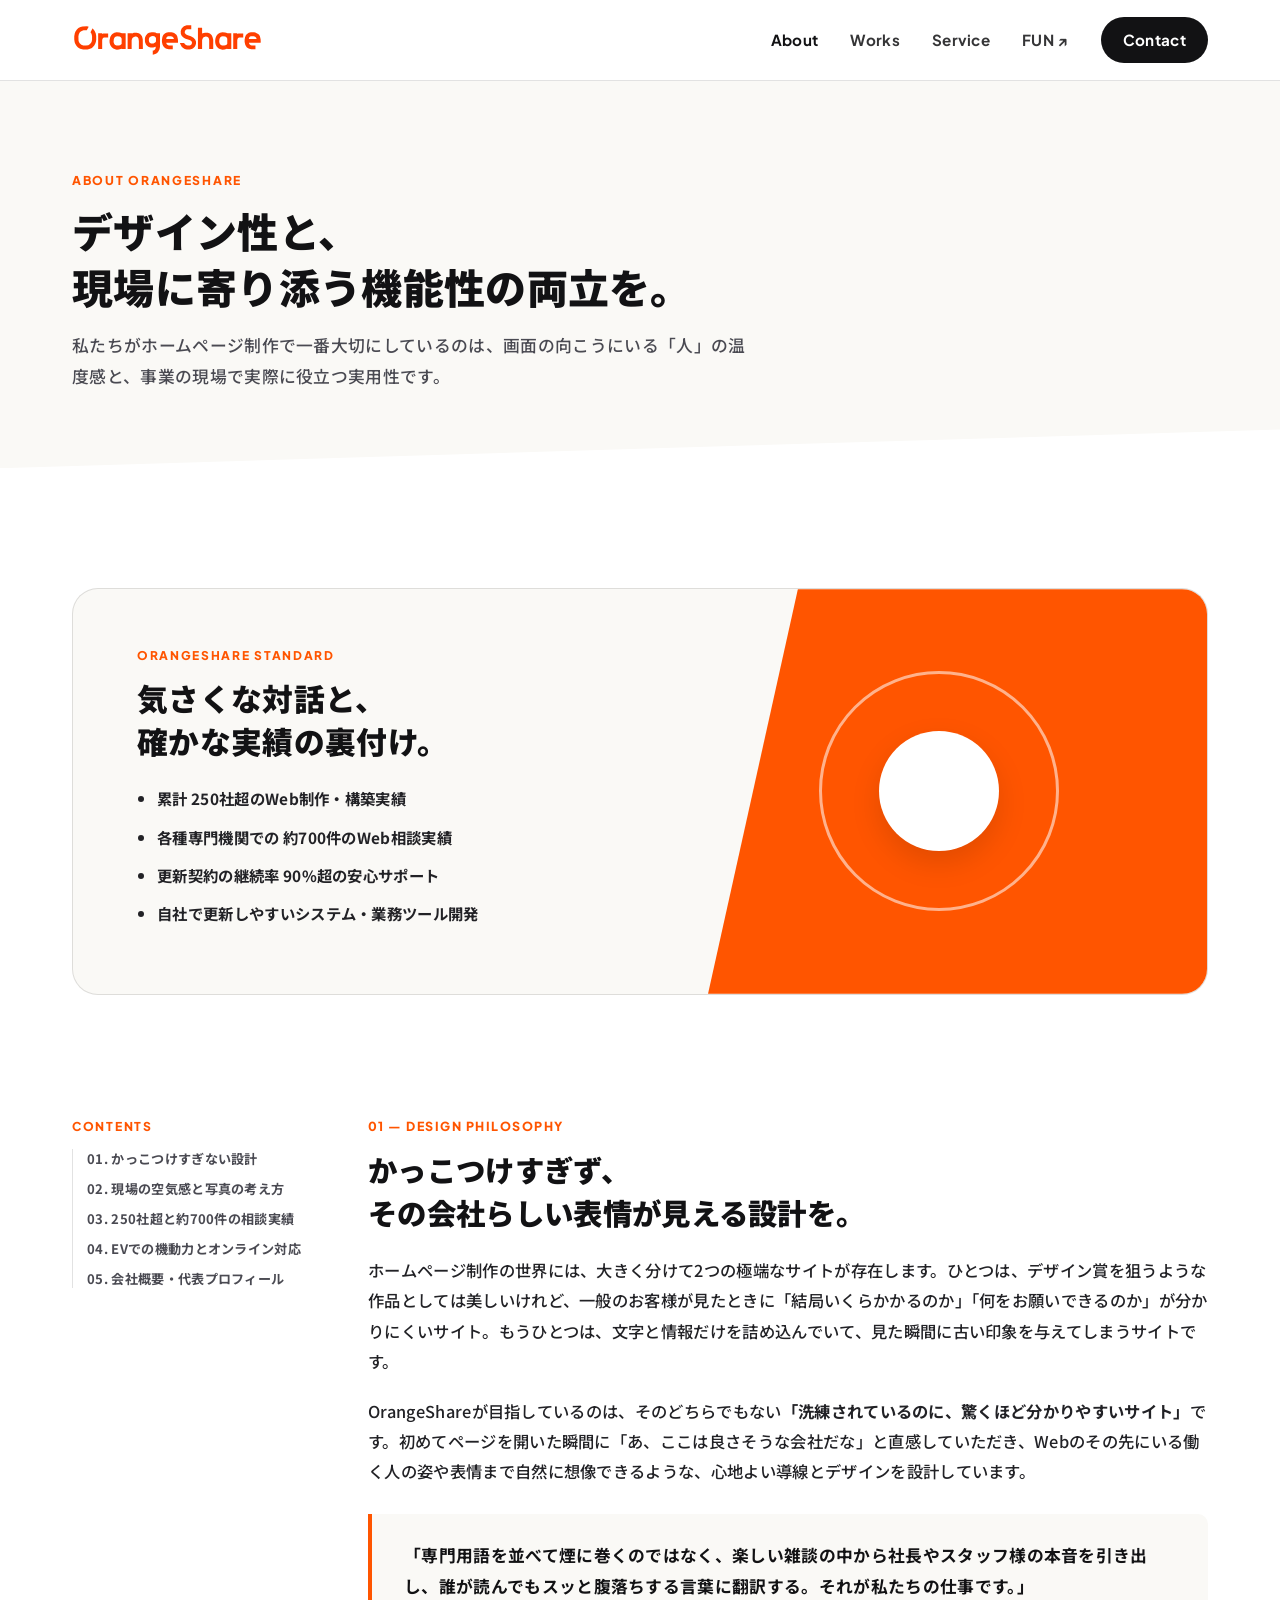
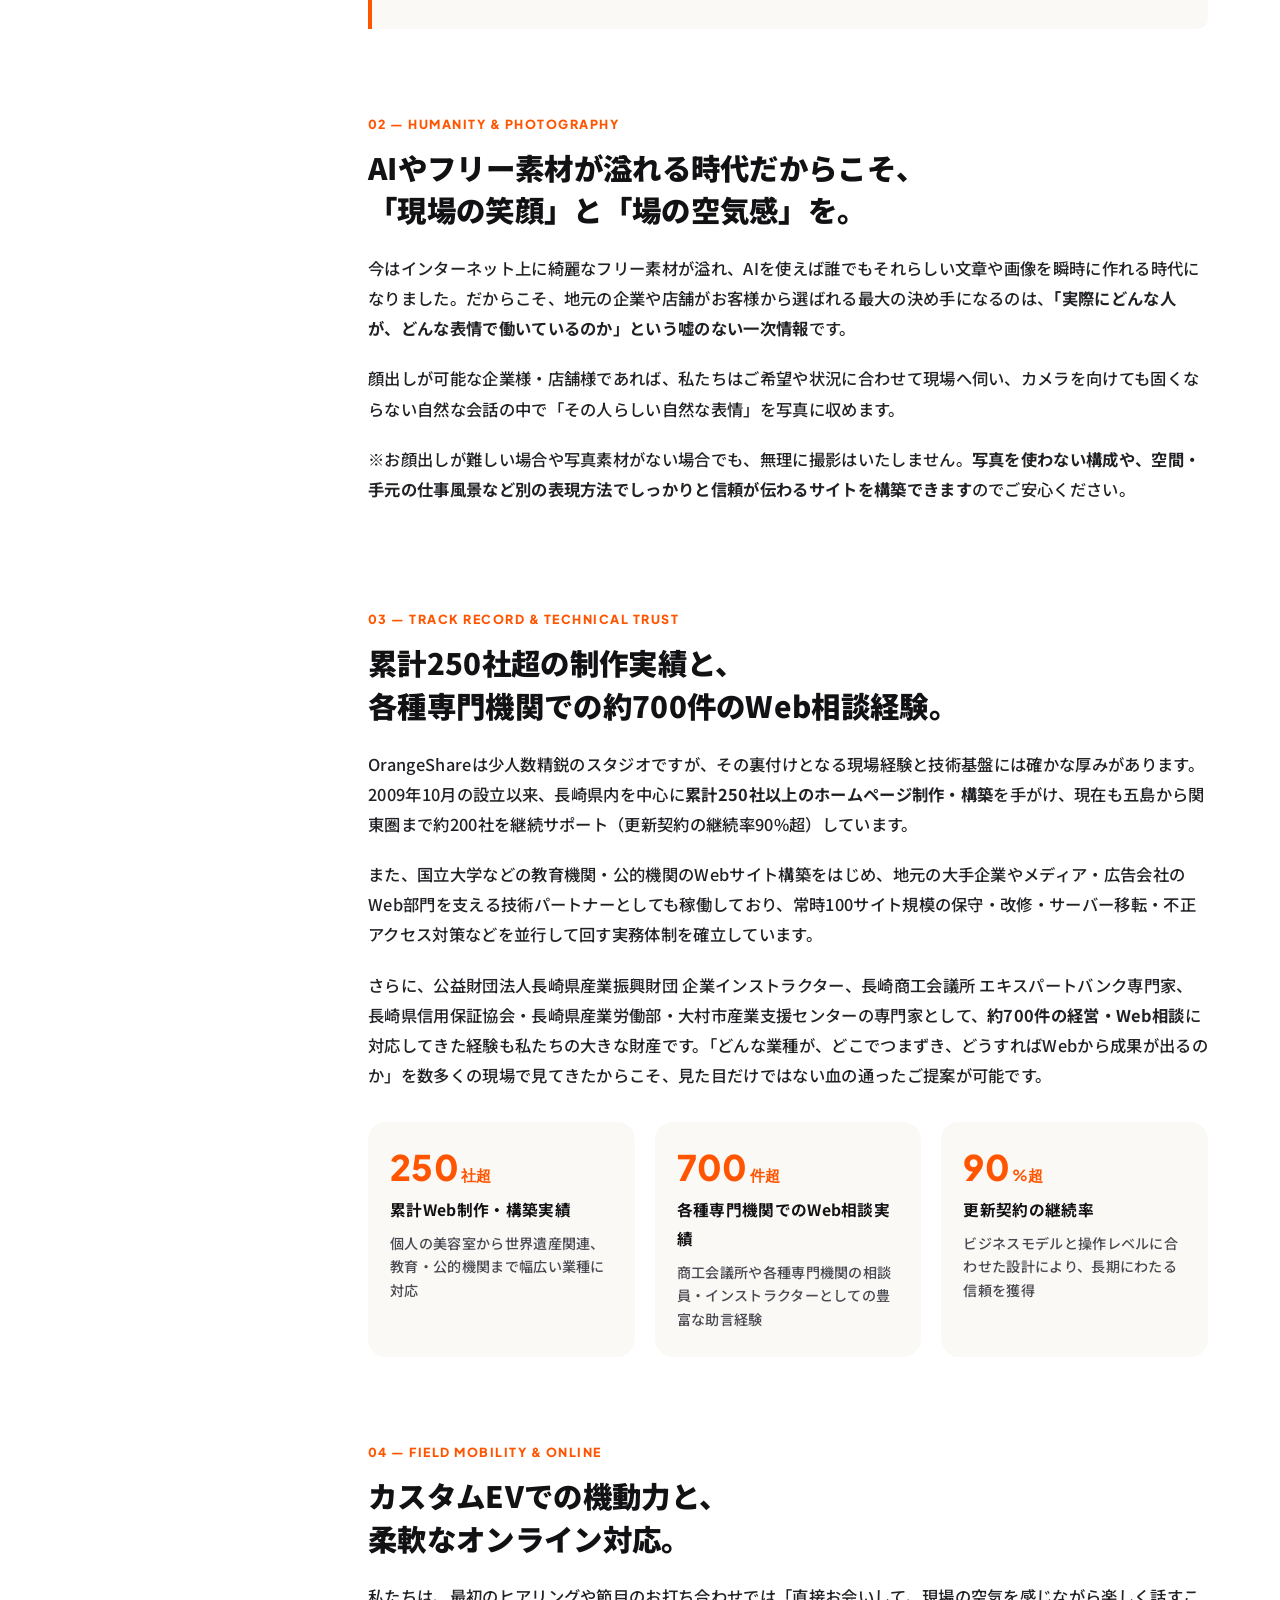
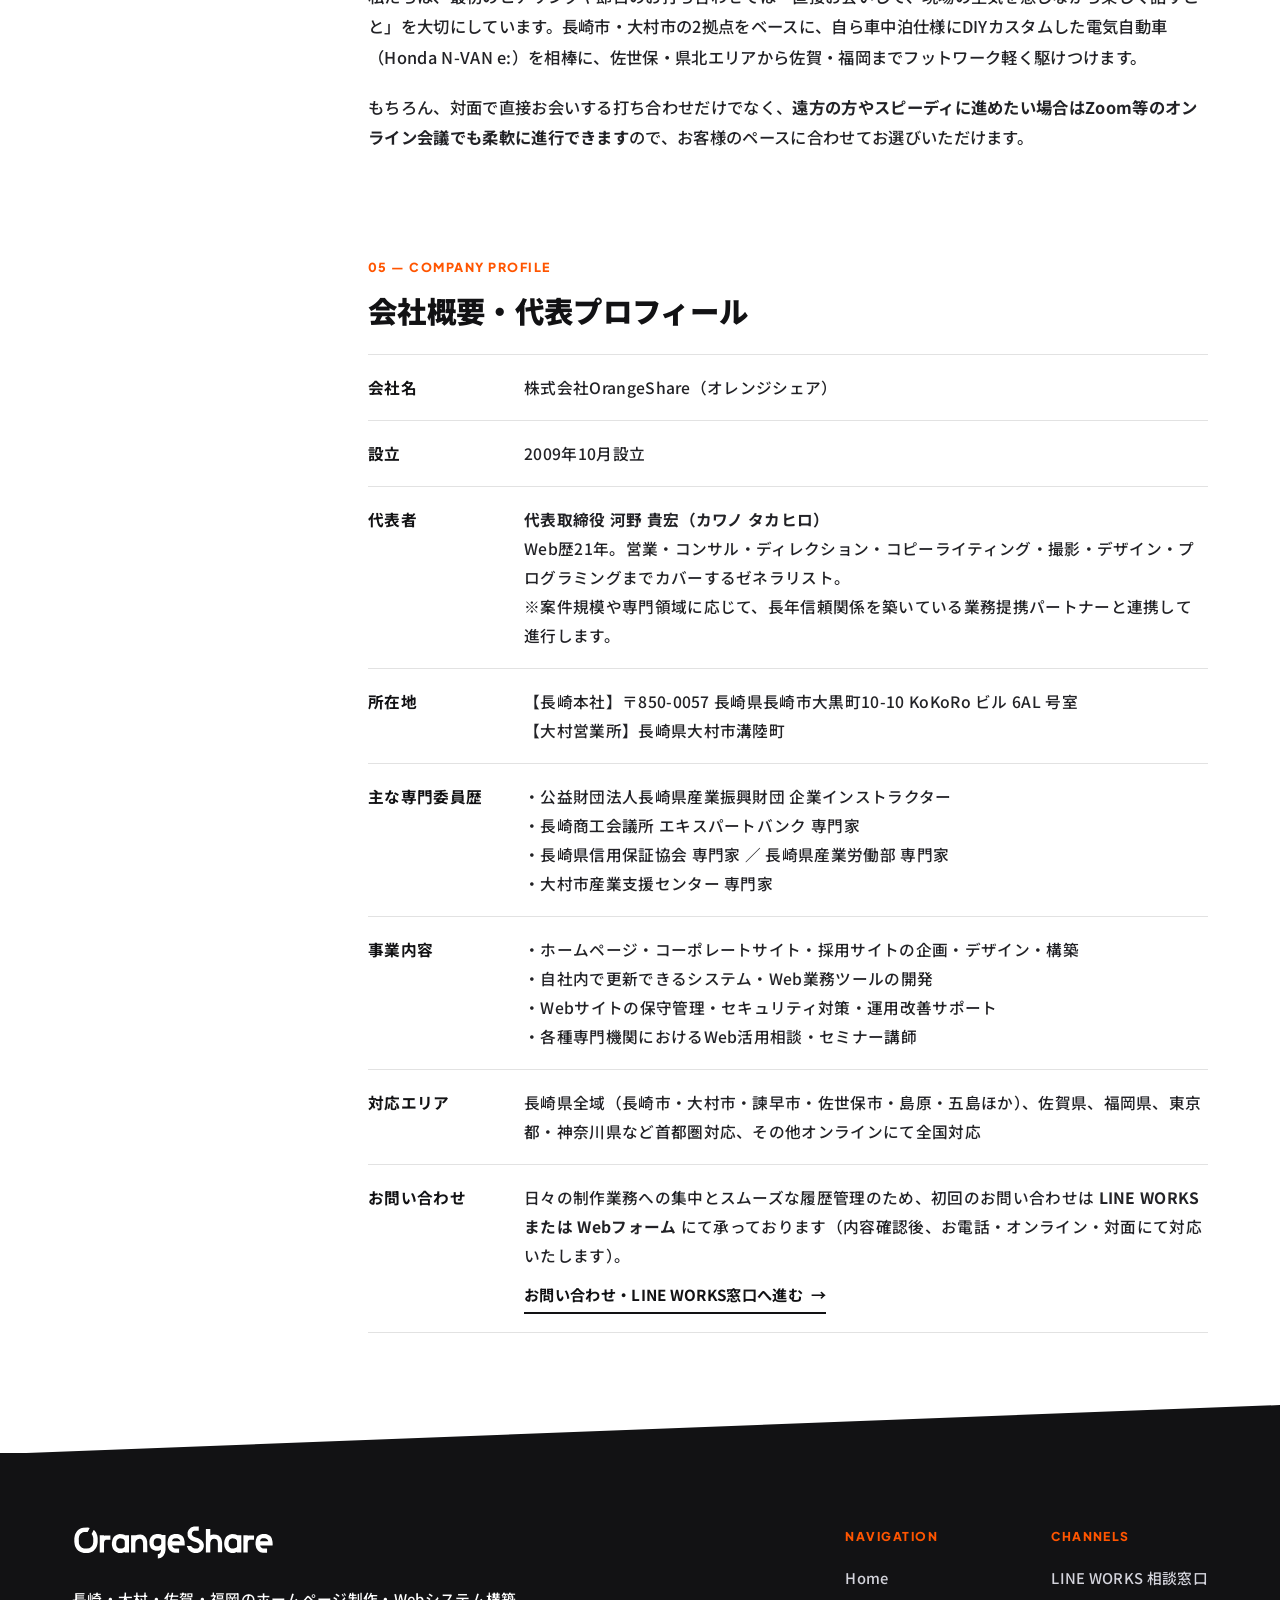
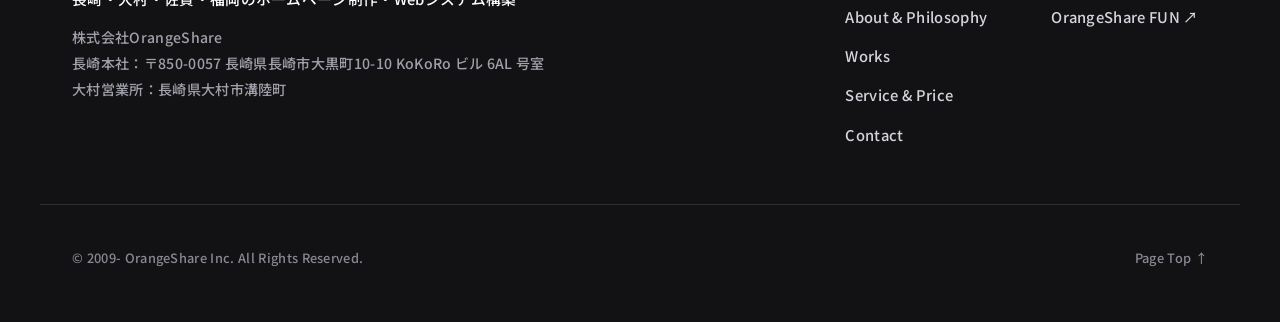
==== about.html @ 9d0dd394 "Use authentic OrangeShare logotype and symbol from supplied PNG assets" ====
<!DOCTYPE html>
<html lang="ja">
<head>
  <meta name="robots" content="noindex,nofollow">
  <meta charset="UTF-8">
  <meta name="viewport" content="width=device-width, initial-scale=1.0">
  <title>About（代表の想い・実績背景・会社概要）｜OrangeShare</title>
  <link rel="preconnect" href="https://fonts.googleapis.com">
  <link rel="preconnect" href="https://fonts.gstatic.com" crossorigin>
  <link href="https://fonts.googleapis.com/css2?family=Noto+Sans+JP:wght@400;500;700;900&family=Plus+Jakarta+Sans:wght@500;600;700;800&display=swap" rel="stylesheet">
  <link rel="stylesheet" href="css/style.css?v=logoexact20261124a">
</head>
<body>
  <header class="site-header" id="top">
    <div class="container header-inner">
      <a href="index.html" class="brand" aria-label="OrangeShare ホーム">
        <img class="brand-lockup brand-logotype" src="images/os-logotype-exact.svg" alt="OrangeShare" width="240" height="42">
      </a>
      <nav class="site-nav" aria-label="メインナビゲーション">
        <a href="about.html" class="active">About</a>
        <a href="works.html">Works</a>
        <a href="service.html">Service</a>
        <a href="https://fun.orangeshare.jp/" target="_blank" rel="noopener">FUN ↗</a>
        <a href="contact.html" class="btn-contact">Contact</a>
      </nav>
      <button class="menu-toggle" id="menuToggle" aria-label="メニューを開く" aria-expanded="false">
        <span></span><span></span>
      </button>
    </div>
    <div class="mobile-drawer" id="mobileDrawer">
      <a href="about.html">About — 代表の想い・実績背景</a>
      <a href="works.html">Works — 制作実績・導入事例</a>
      <a href="service.html">Service — サービス・料金プラン</a>
      <a href="https://fun.orangeshare.jp/" target="_blank" rel="noopener">FUN — OrangeShareの読みもの ↗</a>
      <a href="contact.html" class="drawer-cta">Contact — 無料相談・LINE WORKS</a>
    </div>
  </header>
  <main>
    <section class="page-hero">
      <div class="container">
        <span class="sec-kicker">ABOUT ORANGESHARE</span>
        <h1 class="page-title">デザイン性と、<br>現場に寄り添う機能性の両立を。</h1>
        <p class="page-lead">私たちがホームページ制作で一番大切にしているのは、画面の向こうにいる「人」の温度感と、事業の現場で実際に役立つ実用性です。</p>
      </div>
    </section>

    <!-- Camera-style horizontal card in light warm tones (matching site palette) -->
    <section class="section pb-0">
      <div class="container">
        <div class="about-camera-card">
          <div class="ac-left">
            <span class="ac-kicker">ORANGESHARE STANDARD</span>
            <h2>気さくな対話と、<br>確かな実績の裏付け。</h2>
            <ul>
              <li>累計 250社超のWeb制作・構築実績</li>
              <li>各種専門機関での 約700件のWeb相談実績</li>
              <li>更新契約の継続率 90%超の安心サポート</li>
              <li>自社で更新しやすいシステム・業務ツール開発</li>
            </ul>
          </div>
          <div class="ac-right" aria-hidden="true">
            <div class="ac-lens-outer">
              <div class="ac-lens-inner"></div>
            </div>
          </div>
        </div>
      </div>
    </section>

    <section class="section">
      <div class="container editorial-essay-grid">
        <aside class="essay-aside">
          <span class="sec-kicker">CONTENTS</span>
          <nav class="essay-nav">
            <a href="#philosophy">01. かっこつけすぎない設計</a>
            <a href="#smile">02. 現場の空気感と写真の考え方</a>
            <a href="#evidence">03. 250社超と約700件の相談実績</a>
            <a href="#mobility">04. EVでの機動力とオンライン対応</a>
            <a href="#company">05. 会社概要・代表プロフィール</a>
          </nav>
        </aside>
        <div class="essay-body">
          <article class="essay-block" id="philosophy">
            <span class="essay-num">01 — DESIGN PHILOSOPHY</span>
            <h2>かっこつけすぎず、<br>その会社らしい表情が見える設計を。</h2>
            <p>ホームページ制作の世界には、大きく分けて2つの極端なサイトが存在します。ひとつは、デザイン賞を狙うような作品としては美しいけれど、一般のお客様が見たときに「結局いくらかかるのか」「何をお願いできるのか」が分かりにくいサイト。もうひとつは、文字と情報だけを詰め込んでいて、見た瞬間に古い印象を与えてしまうサイトです。</p>
            <p>OrangeShareが目指しているのは、そのどちらでもない<strong>「洗練されているのに、驚くほど分かりやすいサイト」</strong>です。初めてページを開いた瞬間に「あ、ここは良さそうな会社だな」と直感していただき、Webのその先にいる働く人の姿や表情まで自然に想像できるような、心地よい導線とデザインを設計しています。</p>
            <blockquote class="essay-quote">「専門用語を並べて煙に巻くのではなく、楽しい雑談の中から社長やスタッフ様の本音を引き出し、誰が読んでもスッと腹落ちする言葉に翻訳する。それが私たちの仕事です。」</blockquote>
          </article>

          <article class="essay-block" id="smile">
            <span class="essay-num">02 — HUMANITY &amp; PHOTOGRAPHY</span>
            <h2>AIやフリー素材が溢れる時代だからこそ、<br>「現場の笑顔」と「場の空気感」を。</h2>
            <p>今はインターネット上に綺麗なフリー素材が溢れ、AIを使えば誰でもそれらしい文章や画像を瞬時に作れる時代になりました。だからこそ、地元の企業や店舗がお客様から選ばれる最大の決め手になるのは、<strong>「実際にどんな人が、どんな表情で働いているのか」という嘘のない一次情報</strong>です。</p>
            <p>顔出しが可能な企業様・店舗様であれば、私たちはご希望や状況に合わせて現場へ伺い、カメラを向けても固くならない自然な会話の中で「その人らしい自然な表情」を写真に収めます。</p>
            <p>※お顔出しが難しい場合や写真素材がない場合でも、無理に撮影はいたしません。<strong>写真を使わない構成や、空間・手元の仕事風景など別の表現方法でしっかりと信頼が伝わるサイトを構築できます</strong>のでご安心ください。</p>
          </article>

          <article class="essay-block" id="evidence">
            <span class="essay-num">03 — TRACK RECORD &amp; TECHNICAL TRUST</span>
            <h2>累計250社超の制作実績と、<br>各種専門機関での約700件のWeb相談経験。</h2>
            <p>OrangeShareは少人数精鋭のスタジオですが、その裏付けとなる現場経験と技術基盤には確かな厚みがあります。2009年10月の設立以来、長崎県内を中心に<strong>累計250社以上のホームページ制作・構築</strong>を手がけ、現在も五島から関東圏まで約200社を継続サポート（更新契約の継続率90%超）しています。</p>
            <p>また、国立大学などの教育機関・公的機関のWebサイト構築をはじめ、地元の大手企業やメディア・広告会社のWeb部門を支える技術パートナーとしても稼働しており、常時100サイト規模の保守・改修・サーバー移転・不正アクセス対策などを並行して回す実務体制を確立しています。</p>
            <p>さらに、公益財団法人長崎県産業振興財団 企業インストラクター、長崎商工会議所 エキスパートバンク専門家、長崎県信用保証協会・長崎県産業労働部・大村市産業支援センターの専門家として、<strong>約700件の経営・Web相談</strong>に対応してきた経験も私たちの大きな財産です。「どんな業種が、どこでつまずき、どうすればWebから成果が出るのか」を数多くの現場で見てきたからこそ、見た目だけではない血の通ったご提案が可能です。</p>
            <div class="evidence-cards">
              <div class="ev-card"><span class="ev-num">250<span>社超</span></span><strong>累計Web制作・構築実績</strong><p>個人の美容室から世界遺産関連、教育・公的機関まで幅広い業種に対応</p></div>
              <div class="ev-card"><span class="ev-num">700<span>件超</span></span><strong>各種専門機関でのWeb相談実績</strong><p>商工会議所や各種専門機関の相談員・インストラクターとしての豊富な助言経験</p></div>
              <div class="ev-card"><span class="ev-num">90<span>%超</span></span><strong>更新契約の継続率</strong><p>ビジネスモデルと操作レベルに合わせた設計により、長期にわたる信頼を獲得</p></div>
            </div>
          </article>

          <article class="essay-block" id="mobility">
            <span class="essay-num">04 — FIELD MOBILITY &amp; ONLINE</span>
            <h2>カスタムEVでの機動力と、<br>柔軟なオンライン対応。</h2>
            <p>私たちは、最初のヒアリングや節目のお打ち合わせでは「直接お会いして、現場の空気を感じながら楽しく話すこと」を大切にしています。長崎市・大村市の2拠点をベースに、自ら車中泊仕様にDIYカスタムした電気自動車（Honda N-VAN e:）を相棒に、佐世保・県北エリアから佐賀・福岡までフットワーク軽く駆けつけます。</p>
            <p>もちろん、対面で直接お会いする打ち合わせだけでなく、<strong>遠方の方やスピーディに進めたい場合はZoom等のオンライン会議でも柔軟に進行できます</strong>ので、お客様のペースに合わせてお選びいただけます。</p>
          </article>

          <article class="essay-block" id="company">
            <span class="essay-num">05 — COMPANY PROFILE</span>
            <h2>会社概要・代表プロフィール</h2>
            <dl class="company-dl">
              <div><dt>会社名</dt><dd>株式会社OrangeShare（オレンジシェア）</dd></div>
              <div><dt>設立</dt><dd>2009年10月設立</dd></div>
              <div><dt>代表者</dt><dd>
                <strong>代表取締役 河野 貴宏（カワノ タカヒロ）</strong><br>
                Web歴21年。営業・コンサル・ディレクション・コピーライティング・撮影・デザイン・プログラミングまでカバーするゼネラリスト。<br>
                ※案件規模や専門領域に応じて、長年信頼関係を築いている業務提携パートナーと連携して進行します。
              </dd></div>
              <div><dt>所在地</dt><dd>
                【長崎本社】〒850-0057 長崎県長崎市大黒町10-10 KoKoRo ビル 6AL 号室<br>
                【大村営業所】長崎県大村市溝陸町
              </dd></div>
              <div><dt>主な専門委員歴</dt><dd>
                ・公益財団法人長崎県産業振興財団 企業インストラクター<br>
                ・長崎商工会議所 エキスパートバンク 専門家<br>
                ・長崎県信用保証協会 専門家 ／ 長崎県産業労働部 専門家<br>
                ・大村市産業支援センター 専門家
              </dd></div>
              <div><dt>事業内容</dt><dd>
                ・ホームページ・コーポレートサイト・採用サイトの企画・デザイン・構築<br>
                ・自社内で更新できるシステム・Web業務ツールの開発<br>
                ・Webサイトの保守管理・セキュリティ対策・運用改善サポート<br>
                ・各種専門機関におけるWeb活用相談・セミナー講師
              </dd></div>
              <div><dt>対応エリア</dt><dd>長崎県全域（長崎市・大村市・諫早市・佐世保市・島原・五島ほか）、佐賀県、福岡県、東京都・神奈川県など首都圏対応、その他オンラインにて全国対応</dd></div>
              <div><dt>お問い合わせ</dt><dd>
                日々の制作業務への集中とスムーズな履歴管理のため、初回のお問い合わせは <strong>LINE WORKS または Webフォーム</strong> にて承っております（内容確認後、お電話・オンライン・対面にて対応いたします）。<br>
                <a href="contact.html" class="text-link" style="margin-top:10px;">お問い合わせ・LINE WORKS窓口へ進む <span>→</span></a>
              </dd></div>
            </dl>
          </article>
        </div>
      </div>
    </section>
  </main>
  <footer class="site-footer">
    <div class="footer-curve" aria-hidden="true">
      <svg viewBox="0 0 1440 72" preserveAspectRatio="none">
        <path d="M0,72 L1440,0 L1440,72 Z" fill="#121214"></path>
      </svg>
    </div>
    <div class="container footer-top">
      <div class="footer-brand">
        <a href="index.html" class="brand brand-light">
          <img class="brand-lockup brand-logotype" src="images/os-logotype-exact.svg" alt="OrangeShare" width="240" height="42">
        </a>
        <p class="footer-tagline">長崎・大村・佐賀・福岡のホームページ制作・Webシステム構築</p>
        <p class="footer-office">
          株式会社OrangeShare<br>
          長崎本社：〒850-0057 長崎県長崎市大黒町10-10 KoKoRo ビル 6AL 号室<br>
          大村営業所：長崎県大村市溝陸町
        </p>
      </div>
      <div class="footer-nav-cols">
        <div class="f-col">
          <span class="f-label">NAVIGATION</span>
          <a href="index.html">Home</a>
          <a href="about.html">About &amp; Philosophy</a>
          <a href="works.html">Works</a>
          <a href="service.html">Service &amp; Price</a>
          <a href="contact.html">Contact</a>
        </div>
        <div class="f-col">
          <span class="f-label">CHANNELS</span>
          <a href="contact.html#lineworks">LINE WORKS 相談窓口</a>
          <a href="https://fun.orangeshare.jp/" target="_blank" rel="noopener">OrangeShare FUN ↗</a>
        </div>
      </div>
    </div>
    <div class="container footer-bottom">
      <p>&copy; 2009- OrangeShare Inc. All Rights Reserved.</p>
      <a href="#top" class="back-top">Page Top ↑</a>
    </div>
  </footer>
  <script src="js/main.js"></script>
</body>
</html>
---- css/style.css ----
/* =========================================================
   OrangeShare Studio — Production CSS (V12 / Overwrite Ready)
   ========================================================= */
:root {
  --orange: #FF5500;
  --orange-deep: #E04800;
  --ink: #121214;
  --ink-soft: #222226;
  --muted: #4A4A52;
  --surface: #FAF9F6;
  --white: #FFFFFF;
  --line: rgba(18, 18, 20, 0.12);
  --line-light: rgba(255, 255, 255, 0.24);
  --radius-sm: 10px;
  --radius-md: 18px;
  --radius-lg: 26px;
}
*, *::before, *::after { box-sizing: border-box; }
html { scroll-behavior: smooth; font-size: 16px; }
body { margin: 0; font-family: 'Noto Sans JP', -apple-system, BlinkMacSystemFont, sans-serif; color: var(--ink); background: var(--white); line-height: 1.85; letter-spacing: 0.02em; overflow-x: hidden; -webkit-font-smoothing: antialiased; }
img { max-width: 100%; height: auto; display: block; }
a { color: inherit; text-decoration: none; }
.container { width: 100%; max-width: 1200px; margin: 0 auto; padding: 0 32px; }
.pb-0 { padding-bottom: 0 !important; }

/* Balanced Headings Globally */
h1, h2, h3, h4 {
  text-wrap: balance;
  word-break: keep-all;
  overflow-wrap: anywhere;
}
@media (min-width: 769px) { .nowrap-pc { white-space: nowrap; } }

.site-header { position: sticky; top: 0; z-index: 1000; background: rgba(255, 255, 255, 0.94); backdrop-filter: blur(14px); border-bottom: 1px solid var(--line); }
.page-home .site-header { background: var(--orange); border-bottom: 1px solid var(--line-light); color: var(--white); }
.header-inner { display: flex; align-items: center; justify-content: space-between; height: 80px; }
.brand { display: inline-flex; align-items: center; gap: 10px; }
.brand-dot { width: 12px; height: 12px; border-radius: 50%; background: var(--orange); }
.page-home .brand-dot, .brand-light .brand-dot { background: var(--white); }
.brand-name { font-family: 'Plus Jakarta Sans', sans-serif; font-weight: 800; font-size: 1.32rem; letter-spacing: -0.02em; }
.site-nav { display: flex; align-items: center; gap: 32px; }
.site-nav a { font-family: 'Plus Jakarta Sans', sans-serif; font-size: 0.95rem; font-weight: 700; opacity: 0.85; transition: opacity 0.2s; }
.site-nav a:hover, .site-nav a.active { opacity: 1; }
.btn-contact { padding: 9px 22px; border-radius: 999px; background: var(--ink); color: var(--white) !important; opacity: 1 !important; transition: transform 0.2s; }
.btn-contact:hover { transform: translateY(-1px); }
.menu-toggle { display: none; flex-direction: column; gap: 6px; background: none; border: none; cursor: pointer; padding: 8px; }
.menu-toggle span { width: 24px; height: 1.5px; background: currentColor; display: block; }
.mobile-drawer { display: none; flex-direction: column; background: var(--white); color: var(--ink); padding: 20px 32px 32px; border-bottom: 1px solid var(--line); gap: 16px; }
.mobile-drawer.open { display: flex; }
.mobile-drawer a { font-weight: 700; padding: 6px 0; }
.drawer-cta { margin-top: 8px; text-align: center; background: var(--orange); color: var(--white); padding: 14px !important; border-radius: 999px; }

/* 01. HERO */
.hero-angled { position: relative; background: linear-gradient(135deg, #FF5500 0%, #E84B00 100%); color: var(--white); padding: 64px 0 124px; clip-path: polygon(0 0, 100% 0, 100% 90%, 0 100%); overflow: hidden; }
.hero-grid-pattern { position: absolute; inset: 0; background-image: linear-gradient(to right, rgba(255, 255, 255, 0.07) 1px, transparent 1px), linear-gradient(to bottom, rgba(255, 255, 255, 0.07) 1px, transparent 1px); background-size: 72px 72px; pointer-events: none; }
.hero-orb { position: absolute; border-radius: 50%; pointer-events: none; }
.hero-orb-1 { width: 680px; height: 680px; top: -180px; right: -120px; background: radial-gradient(circle, rgba(255, 255, 255, 0.2) 0%, rgba(255, 255, 255, 0) 70%); animation: pulseOrb 9s ease-in-out infinite alternate; }
.hero-orb-2 { width: 440px; height: 440px; bottom: -140px; left: -80px; border: 1px solid rgba(255, 255, 255, 0.22); }
@keyframes pulseOrb { 0% { transform: scale(1) translate(0, 0); } 100% { transform: scale(1.08) translate(-18px, 14px); } }
.float-slow { animation: floatSlow 6s ease-in-out infinite alternate; }
@keyframes floatSlow { 0% { transform: translateY(0px); } 100% { transform: translateY(-10px); } }
.hero-grid { position: relative; z-index: 1; display: grid; grid-template-columns: minmax(0, 0.92fr) minmax(0, 1.08fr); align-items: center; gap: 32px; }
.hero-copy, .hero-visual { min-width: 0; }
.hero-kicker-row { display: flex; align-items: center; gap: 12px; margin-bottom: 20px; }
.hero-line { width: 28px; height: 2px; background: var(--white); display: inline-block; }
.hero-en { font-family: 'Plus Jakarta Sans', sans-serif; font-size: 0.76rem; font-weight: 700; letter-spacing: 0.12em; opacity: 0.92; margin: 0; }
.hero-title { font-size: clamp(2rem, 2.95vw, 2.65rem); font-weight: 900; line-height: 1.38; letter-spacing: -0.02em; margin: 0 0 24px; }
.hero-lead { font-size: 1.02rem; font-weight: 500; line-height: 1.88; opacity: 0.96; margin: 0 0 36px; }
.hero-actions { display: flex; flex-wrap: wrap; gap: 14px; }
.hero-bottom-bar { position: relative; z-index: 1; margin-top: 28px; padding-top: 16px; border-top: 1px solid rgba(255, 255, 255, 0.22); display: flex; justify-content: space-between; align-items: center; font-family: 'Plus Jakarta Sans', sans-serif; font-size: 0.74rem; font-weight: 700; letter-spacing: 0.1em; opacity: 0.85; }
.hb-scroll:hover { opacity: 1; }

.btn { display: inline-flex; align-items: center; justify-content: center; gap: 10px; padding: 15px 30px; border-radius: 999px; font-weight: 700; font-size: 0.94rem; transition: transform 0.22s ease, opacity 0.22s ease; cursor: pointer; border: none; }
.btn:hover { transform: translateY(-2px); }
.btn-lg { padding: 18px 36px; font-size: 1rem; }
.btn-block { width: 100%; }
.btn-dark { background: var(--ink); color: var(--white); }
.btn-orange { background: var(--orange); color: var(--white); }
.btn-ghost-light { background: rgba(255, 255, 255, 0.16); color: var(--white); border: 1px solid rgba(255, 255, 255, 0.45); }
.text-link { display: inline-flex; align-items: center; gap: 8px; font-weight: 700; font-size: 0.95rem; color: var(--ink); padding-bottom: 4px; border-bottom: 2px solid var(--ink); transition: color 0.2s, border-color 0.2s; }
.text-link:hover { color: var(--orange); border-color: var(--orange); }

.section { padding: 120px 0; }
.section-tint { background: var(--surface); }
.section-angled-tint { background: var(--surface); padding: 140px 0; clip-path: polygon(0 5%, 100% 0, 100% 95%, 0 100%); }
.section-dark-angled { background: var(--ink); color: var(--white); padding: 140px 0; clip-path: polygon(0 0, 100% 6%, 100% 100%, 0 94%); }

.sec-kicker { display: block; font-family: 'Plus Jakarta Sans', sans-serif; font-size: 0.76rem; font-weight: 800; letter-spacing: 0.14em; color: var(--orange); margin-bottom: 12px; }
.sec-title { font-size: clamp(1.7rem, 2.6vw, 2.25rem); font-weight: 900; line-height: 1.38; margin: 0; }
.sec-head-row { display: flex; justify-content: space-between; align-items: flex-end; gap: 24px; margin-bottom: 52px; }

.offset-grid { display: grid; grid-template-columns: minmax(0, 0.95fr) minmax(0, 1.05fr); align-items: center; gap: 64px; }
.offset-media img { border-radius: var(--radius-lg); }
.offset-body { padding-top: 12px; }
.offset-body .sec-title { margin-bottom: 24px; }
.sec-text { color: var(--muted); font-size: 1rem; font-weight: 500; margin: 0 0 18px; }
.sec-link-wrap { margin-top: 32px; }

.marquee-wrapper { width: 100%; overflow: hidden; padding: 12px 0 24px; }
.marquee-track { display: flex; gap: 32px; width: max-content; animation: scrollMarquee 42s linear infinite; }
.marquee-wrapper:hover .marquee-track { animation-play-state: paused; }
@keyframes scrollMarquee { 0% { transform: translateX(0); } 100% { transform: translateX(-50%); } }
.m-card { width: 440px; flex-shrink: 0; display: block; transition: transform 0.3s ease; }
.m-card:hover { transform: translateY(-6px); }
.m-img { border-radius: var(--radius-md); overflow: hidden; margin-bottom: 16px; box-shadow: 0 14px 32px rgba(18, 18, 20, 0.08); }
.m-info span { display: block; font-family: 'Plus Jakarta Sans', sans-serif; font-size: 0.74rem; font-weight: 700; color: var(--orange); letter-spacing: 0.06em; margin-bottom: 4px; }
.m-info h3 { font-size: 1.08rem; font-weight: 700; line-height: 1.45; margin: 0; }

.service-index { border-top: 1px solid var(--line); }
.si-row { display: grid; grid-template-columns: 64px 1fr 40px; align-items: center; gap: 24px; padding: 36px 12px; border-bottom: 1px solid var(--line); transition: background 0.2s, padding-left 0.2s; }
.si-row:hover { background: var(--surface); padding-left: 22px; }
.si-num { font-family: 'Plus Jakarta Sans', sans-serif; font-weight: 800; font-size: 0.95rem; color: var(--orange); }
.si-main h3 { font-size: 1.25rem; font-weight: 700; margin: 0 0 6px; }
.si-main p { margin: 0; font-size: 0.95rem; font-weight: 500; color: var(--muted); }
.si-arrow { font-size: 1.2rem; color: var(--muted); transition: transform 0.2s, color 0.2s; }
.si-row:hover .si-arrow { transform: translateX(4px); color: var(--orange); }

.area-grid { display: grid; grid-template-columns: minmax(0, 1.05fr) minmax(0, 0.95fr); gap: 48px; align-items: center; }
.area-display { font-family: 'Plus Jakarta Sans', sans-serif; font-size: clamp(2.4rem, 4.6vw, 3.9rem); font-weight: 800; line-height: 1.15; letter-spacing: -0.02em; margin: 12px 0 0; }
.area-sub { font-size: 2rem; color: #FF9E6D; }
.area-desc { color: #E2E2E6; font-size: 1rem; font-weight: 500; margin: 0 0 18px; }
.area-desc:last-child { margin-bottom: 0; }

.journal-list { border-top: 1px solid var(--line); }
.journal-row { display: grid; grid-template-columns: 160px 1fr 32px; align-items: center; gap: 24px; padding: 28px 8px; border-bottom: 1px solid var(--line); transition: color 0.2s; }
.journal-row:hover { color: var(--orange); }
.j-cat { font-family: 'Plus Jakarta Sans', sans-serif; font-size: 0.74rem; font-weight: 800; letter-spacing: 0.08em; color: var(--muted); }
.journal-row h3 { font-size: 1.08rem; font-weight: 700; margin: 0; }

.cta-banner { background: var(--orange); color: var(--white); padding: 96px 0 112px; }
.cta-inner { display: flex; justify-content: space-between; align-items: center; gap: 32px; }
.cta-kicker { font-family: 'Plus Jakarta Sans', sans-serif; font-size: 0.78rem; font-weight: 800; letter-spacing: 0.14em; opacity: 0.85; }
.cta-inner h2 { font-size: clamp(1.7rem, 2.8vw, 2.35rem); font-weight: 900; margin: 8px 0 12px; }
.cta-inner p { margin: 0; font-size: 1.05rem; font-weight: 500; opacity: 0.95; max-width: 560px; }

.page-hero { background: var(--surface); padding: 88px 0 76px; clip-path: polygon(0 0, 100% 0, 100% 90%, 0 100%); }
.page-title { font-size: clamp(2rem, 3.2vw, 2.75rem); font-weight: 900; line-height: 1.35; margin: 0 0 16px; }
.page-lead { color: var(--muted); font-size: 1.05rem; font-weight: 500; max-width: 680px; margin: 0; }

/* ABOUT — Camera-style Light Horizontal Card */
.about-camera-card {
  display: grid;
  grid-template-columns: 1.15fr 0.85fr;
  align-items: center;
  gap: 48px;
  background: var(--surface);
  border: 1px solid var(--line);
  border-radius: var(--radius-lg);
  padding: 56px 64px;
  position: relative;
  overflow: hidden;
}
.about-camera-card::after {
  content: "";
  position: absolute;
  top: 0;
  right: 0;
  bottom: 0;
  width: 44%;
  background: var(--orange);
  clip-path: polygon(18% 0, 100% 0, 100% 100%, 0 100%);
}
.ac-left { position: relative; z-index: 2; }
.ac-kicker { display: block; font-family: 'Plus Jakarta Sans', sans-serif; font-size: 0.75rem; font-weight: 800; letter-spacing: 0.14em; color: var(--orange); margin-bottom: 10px; }
.ac-left h2 { font-size: clamp(1.7rem, 2.4vw, 2.15rem); font-weight: 900; line-height: 1.38; margin: 0 0 22px; color: var(--ink); }
.ac-left ul { padding-left: 20px; margin: 0; font-size: 0.96rem; font-weight: 700; color: var(--ink-soft); }
.ac-left li { margin-bottom: 10px; }
.ac-right { position: relative; z-index: 2; display: flex; justify-content: center; align-items: center; }
.ac-lens-outer {
  width: 240px;
  height: 240px;
  border-radius: 50%;
  border: 3px solid rgba(255, 255, 255, 0.55);
  display: flex;
  align-items: center;
  justify-content: center;
}
.ac-lens-inner {
  width: 120px;
  height: 120px;
  border-radius: 50%;
  background: var(--white);
  box-shadow: 0 12px 30px rgba(0, 0, 0, 0.12);
}

.editorial-essay-grid { display: grid; grid-template-columns: 240px 1fr; gap: 56px; align-items: start; }
.essay-aside { position: sticky; top: 112px; }
.essay-nav { display: flex; flex-direction: column; gap: 11px; border-left: 1px solid var(--line); padding-left: 14px; }
.essay-nav a { font-size: 0.82rem; font-weight: 700; line-height: 1.45; color: var(--muted); transition: color 0.2s; }
.essay-nav a:hover { color: var(--orange); }
.essay-body { display: flex; flex-direction: column; gap: 84px; }
.essay-block { scroll-margin-top: 110px; }
.essay-num { display: block; font-family: 'Plus Jakarta Sans', sans-serif; font-size: 0.78rem; font-weight: 800; letter-spacing: 0.12em; color: var(--orange); margin-bottom: 10px; }
.essay-block h2 { font-size: clamp(1.45rem, 2.3vw, 1.95rem); font-weight: 900; line-height: 1.45; margin: 0 0 22px; }
.essay-block p { font-size: 1.02rem; font-weight: 500; color: var(--ink-soft); margin: 0 0 20px; }
.essay-quote { margin: 28px 0 0; padding: 26px 32px; background: var(--surface); border-left: 4px solid var(--orange); border-radius: 0 var(--radius-sm) var(--radius-sm) 0; font-weight: 700; font-size: 1.05rem; color: var(--ink); }
.evidence-cards { display: grid; grid-template-columns: repeat(3, 1fr); gap: 20px; margin-top: 32px; }
.ev-card { background: var(--surface); border-radius: var(--radius-md); padding: 26px 22px; }
.ev-num { display: block; font-family: 'Plus Jakarta Sans', sans-serif; font-size: 2.2rem; font-weight: 800; color: var(--orange); line-height: 1.1; margin-bottom: 8px; }
.ev-num span { font-size: 0.95rem; font-weight: 700; margin-left: 2px; }
.ev-card strong { display: block; font-size: 0.98rem; font-weight: 700; margin-bottom: 8px; }
.ev-card p { margin: 0; font-size: 0.88rem; font-weight: 500; color: var(--muted); line-height: 1.65; }
.company-dl { margin: 0; border-top: 1px solid var(--line); }
.company-dl > div { display: grid; grid-template-columns: 140px 1fr; gap: 16px; padding: 18px 0; border-bottom: 1px solid var(--line); font-size: 0.98rem; }
.company-dl dt { font-weight: 700; color: var(--ink); }
.company-dl dd { margin: 0; font-weight: 500; color: var(--ink-soft); }

/* WORKS */
.filter-bar { display: flex; flex-wrap: wrap; gap: 10px; margin-top: 32px; }
.filter-pill { background: var(--white); border: 1px solid var(--line); padding: 8px 20px; border-radius: 999px; font-family: 'Plus Jakarta Sans', sans-serif; font-weight: 700; font-size: 0.88rem; cursor: pointer; transition: all 0.2s; }
.filter-pill.active, .filter-pill:hover { background: var(--ink); color: var(--white); border-color: var(--ink); }

.achievements-grid { display: grid; grid-template-columns: repeat(4, 1fr); gap: 20px; padding-bottom: 72px; }
.ach-card { background: var(--white); border-radius: var(--radius-md); border: 1px solid var(--line); padding: 24px 20px; display: flex; flex-direction: column; gap: 10px; }
.ach-num { font-family: 'Plus Jakarta Sans', sans-serif; font-size: 0.72rem; font-weight: 800; letter-spacing: 0.1em; color: var(--orange); }
.ach-card h4 { font-size: 1.02rem; line-height: 1.45; margin: 0; color: var(--ink); }
.ach-card p { font-size: 0.86rem; color: var(--muted); margin: 0; font-weight: 500; line-height: 1.68; }

.case-stack { display: flex; flex-direction: column; gap: 96px; }
.case-article { display: grid; grid-template-columns: minmax(0, 1fr) minmax(0, 1fr); gap: 48px; align-items: center; }
.case-article:nth-child(even) .case-media { order: 2; }
.case-article.hidden { display: none; }
.case-media img { border-radius: var(--radius-md); }
.work-cat { display: block; font-family: 'Plus Jakarta Sans', sans-serif; font-size: 0.78rem; font-weight: 800; color: var(--orange); letter-spacing: 0.06em; margin-bottom: 6px; }
.case-body h2 { font-size: 1.55rem; line-height: 1.45; margin: 6px 0 16px; }
.case-intro { color: var(--muted); font-size: 1rem; font-weight: 500; margin: 0 0 24px; }
.case-dl { margin: 0; border-top: 1px solid var(--line); }
.case-dl > div { display: grid; grid-template-columns: 76px 1fr; gap: 12px; padding: 16px 0; border-bottom: 1px solid var(--line); font-size: 0.94rem; }
.case-dl dt { font-weight: 700; color: var(--orange); }
.case-dl dd { margin: 0; font-weight: 500; color: var(--ink-soft); }

/* SERVICE */
.editorial-header { display: grid; grid-template-columns: minmax(0, 1.08fr) minmax(0, 0.92fr); gap: 40px; align-items: end; margin-bottom: 44px; }
.eyebrow { display: block; font-family: 'Plus Jakarta Sans', sans-serif; font-size: 0.76rem; font-weight: 800; letter-spacing: 0.14em; color: var(--orange); margin-bottom: 10px; }
.section-title-compact { font-size: clamp(1.45rem, 2.15vw, 1.85rem); font-weight: 900; line-height: 1.42; margin: 0; }
.eh-right p { font-size: 0.96rem; color: var(--muted); margin: 0; font-weight: 500; }
.industry-tags { display: flex; flex-wrap: wrap; gap: 12px; padding-bottom: 64px; }
.ind-tag { padding: 9px 18px; border: 1px solid var(--line); border-radius: 999px; font-size: 0.88rem; font-weight: 700; color: var(--ink-soft); background: var(--white); }
.eh-right-text { font-size: 0.95rem; color: var(--muted); max-width: 480px; text-align: right; font-weight: 500; margin: 0; }

.plans-clean-grid { display: grid; grid-template-columns: repeat(3, 1fr); gap: 28px; }
.p-card { background: var(--white); border: 1px solid var(--line); border-radius: var(--radius-md); padding: 36px 28px; display: flex; flex-direction: column; }
.p-card-accent { border: 2px solid var(--orange); box-shadow: 0 18px 40px rgba(255, 85, 0, 0.08); }
.p-en { font-family: 'Plus Jakarta Sans', sans-serif; font-size: 0.74rem; font-weight: 800; letter-spacing: 0.1em; color: var(--orange); }
.p-card h2 { font-size: 1.4rem; margin: 8px 0 12px; }
.p-amount { font-family: 'Plus Jakarta Sans', 'Noto Sans JP', sans-serif; font-size: 2.45rem; font-weight: 800; margin-bottom: 12px; }
.p-amount span { font-size: 0.98rem; font-weight: 700; }
.p-summary { font-size: 0.92rem; font-weight: 500; color: var(--muted); margin: 0 0 20px; padding-bottom: 20px; border-bottom: 1px solid var(--line); }
.p-ul { list-style: none; padding: 0; margin: 0 0 28px; flex-grow: 1; }
.p-ul li { position: relative; padding-left: 18px; font-size: 0.92rem; font-weight: 500; color: var(--ink-soft); margin-bottom: 10px; }
.p-ul li::before { content: "—"; position: absolute; left: 0; color: var(--orange); }

.omakase-detail { margin-top: 56px; background: var(--surface); border-radius: var(--radius-lg); padding: 48px 42px; }
.od-head h3 { font-size: 1.45rem; margin: 0 0 12px; }
.od-lead { font-size: 1rem; color: var(--ink-soft); margin: 0 0 36px; font-weight: 500; }
.od-grid { display: grid; grid-template-columns: repeat(3, 1fr); gap: 32px; }
.od-item h4 { font-size: 1.06rem; line-height: 1.5; margin: 0 0 14px; color: var(--ink); }
.od-item p { margin: 0 0 12px; font-size: 0.94rem; font-weight: 500; color: var(--muted); }
.od-item p:last-child { margin-bottom: 0; }

.maint-grid { display: grid; grid-template-columns: repeat(3, 1fr); gap: 24px; align-items: stretch; }
.m-box { background: var(--white); border: 1px solid var(--line); border-radius: var(--radius-md); padding: 34px 28px; display: flex; flex-direction: column; }
.m-box-main { border: 2px solid var(--ink); }
.m-tag { display: inline-block; font-size: 0.76rem; font-weight: 800; color: var(--orange); margin-bottom: 10px; }
.m-heading { margin: 0 0 16px; padding-bottom: 16px; border-bottom: 1px solid var(--line); display: flex; flex-direction: column; gap: 4px; }
.m-plan-name { font-size: 1.05rem; font-weight: 700; color: var(--ink-soft); }
.m-plan-price { font-family: 'Plus Jakarta Sans', 'Noto Sans JP', sans-serif; font-size: 1.55rem; font-weight: 900; color: var(--ink); }
.m-plan-price span { font-size: 0.85rem; font-weight: 700; color: var(--muted); }
.m-box p { font-size: 0.92rem; font-weight: 500; color: var(--muted); margin: 0 0 14px; }
.m-box ul { padding-left: 18px; margin: 0 0 14px; font-size: 0.92rem; font-weight: 500; }
.m-box li { margin-bottom: 6px; }
.m-sub { font-size: 0.84rem !important; margin-top: auto !important; }

.subsidy-grid { display: grid; grid-template-columns: 1.1fr 0.9fr; gap: 56px; align-items: center; }
.subsidy-content h2 { font-size: clamp(1.65rem, 2.5vw, 2.1rem); line-height: 1.38; margin: 8px 0 20px; }
.subsidy-content p { font-size: 0.98rem; font-weight: 500; color: var(--muted); margin: 0 0 16px; }
.sv-card { background: var(--surface); padding: 34px; border-radius: var(--radius-md); border: 2px solid var(--ink); }
.sv-badge { display: inline-block; background: var(--orange); color: var(--white); font-weight: 800; font-size: 0.72rem; padding: 4px 12px; border-radius: 4px; margin-bottom: 16px; }
.sv-card ul { padding-left: 20px; margin: 0; font-size: 0.95rem; font-weight: 700; color: var(--ink-soft); }
.sv-card li { margin-bottom: 12px; }
.sv-card li:last-child { margin-bottom: 0; }

/* CONTACT */
.contact-layout { display: grid; grid-template-columns: 0.95fr 1.05fr; gap: 56px; align-items: start; }
.lw-panel { background: var(--surface); border-radius: var(--radius-md); padding: 32px; margin-bottom: 28px; }
.lw-tag { font-family: 'Plus Jakarta Sans', sans-serif; font-size: 0.76rem; font-weight: 800; letter-spacing: 0.1em; color: var(--orange); }
.lw-panel h2 { font-size: 1.4rem; margin: 8px 0 12px; }
.lw-panel > p { font-size: 0.95rem; font-weight: 500; color: var(--muted); margin: 0 0 20px; }
.qr-card { display: grid; grid-template-columns: 110px 1fr; gap: 16px; align-items: center; background: var(--white); border: 1px solid var(--line); border-radius: var(--radius-sm); padding: 16px; }
.qr-square { height: 100px; border: 1px dashed var(--muted); border-radius: 6px; display: flex; flex-direction: column; align-items: center; justify-content: center; font-family: 'Plus Jakarta Sans', sans-serif; font-weight: 700; font-size: 0.8rem; text-align: center; }
.qr-square span { font-size: 0.65rem; color: var(--muted); margin-top: 4px; }
.qr-desc p { margin: 4px 0 0; font-size: 0.86rem; font-weight: 500; color: var(--muted); }
.comm-note { padding: 24px 28px; border-left: 3px solid var(--orange); margin-bottom: 32px; }
.comm-note h3 { font-size: 1.1rem; margin: 0 0 12px; }
.comm-note p { font-size: 0.92rem; font-weight: 500; color: var(--muted); margin: 0 0 12px; }

.faq-section h3 { font-size: 1.15rem; margin: 0 0 16px; }
.faq-list { border-top: 1px solid var(--line); }
.faq-item { border-bottom: 1px solid var(--line); }
.faq-q { width: 100%; background: none; border: none; padding: 18px 4px; text-align: left; font-size: 0.95rem; font-weight: 700; color: var(--ink); display: flex; justify-content: space-between; align-items: center; gap: 12px; cursor: pointer; }
.faq-plus { color: var(--orange); font-size: 1.3rem; font-weight: 900; transition: transform 0.2s; }
.faq-item.active .faq-plus { transform: rotate(45deg); }
.faq-a { display: none; padding: 0 4px 18px; font-size: 0.92rem; font-weight: 500; color: var(--muted); }
.faq-item.active .faq-a { display: block; }
.studio-form { background: var(--white); border: 1px solid var(--line); border-radius: var(--radius-md); padding: 44px; }
.studio-form h2 { font-size: 1.4rem; margin: 0 0 26px; }
.f-field { margin-bottom: 20px; }
.f-two { display: grid; grid-template-columns: 1fr 1fr; gap: 18px; }
.f-field label { display: block; font-size: 0.88rem; font-weight: 700; margin-bottom: 8px; }
.f-field label span { color: var(--orange); }
.f-field input, .f-field select, .f-field textarea { width: 100%; padding: 14px 16px; border: 1px solid var(--line); border-radius: var(--radius-sm); font-family: inherit; font-size: 0.98rem; font-weight: 500; background: var(--surface); transition: border-color 0.2s, background 0.2s; }
.f-field input:focus, .f-field select:focus, .f-field textarea:focus { outline: none; border-color: var(--ink); background: var(--white); }
.form-result { margin-top: 18px; padding: 16px 18px; background: var(--surface); border-left: 3px solid var(--orange); font-size: 0.92rem; font-weight: 700; }

/* FOOTER */
.site-footer { position: relative; background: var(--ink); color: #D4D4DC; padding: 72px 0 40px; }
.footer-curve { position: absolute; top: -48px; left: 0; right: 0; height: 49px; overflow: hidden; pointer-events: none; }
.footer-curve svg { width: 100%; height: 100%; display: block; }
.footer-top { display: flex; justify-content: space-between; gap: 48px; padding-bottom: 56px; border-bottom: 1px solid rgba(255, 255, 255, 0.12); }
.footer-brand .brand-name { color: var(--white); }
.footer-tagline { font-size: 0.92rem; font-weight: 500; margin: 16px 0 12px; color: var(--white); }
.footer-office { font-size: 0.88rem; font-weight: 500; color: #A0A0AA; margin: 0; }
.footer-nav-cols { display: flex; gap: 64px; }
.f-col { display: flex; flex-direction: column; gap: 12px; font-size: 0.92rem; font-weight: 500; }
.f-label { font-family: 'Plus Jakarta Sans', sans-serif; font-size: 0.76rem; font-weight: 800; letter-spacing: 0.12em; color: var(--orange); margin-bottom: 4px; }
.f-col a:hover { color: var(--white); }
.footer-bottom { padding-top: 28px; display: flex; justify-content: space-between; align-items: center; font-size: 0.8rem; font-weight: 500; color: #888892; }
.back-top:hover { color: var(--white); }

@media (max-width: 1024px) {
  .hero-grid, .offset-grid, .area-grid, .editorial-essay-grid, .case-article, .contact-layout, .plans-clean-grid, .od-grid, .maint-grid, .editorial-header, .subsidy-grid { grid-template-columns: 1fr; }
  .eh-right-text { text-align: left; }
  .essay-aside { position: static; }
  .case-article:nth-child(even) .case-media { order: 0; }
  .evidence-cards { grid-template-columns: 1fr; }
  .achievements-grid { grid-template-columns: repeat(2, 1fr); }
  .cta-inner, .footer-top { flex-direction: column; align-items: flex-start; }
}
@media (max-width: 768px) {
  .site-nav { display: none; }
  .menu-toggle { display: flex; }
  .hero-angled { padding: 48px 0 96px; clip-path: polygon(0 0, 100% 0, 100% 94%, 0 100%); }
  .section { padding: 80px 0; }
  .m-card { width: 310px; }
  .sec-head-row { flex-direction: column; align-items: flex-start; }
  .journal-row { grid-template-columns: 1fr; gap: 6px; }
  .company-dl > div, .f-two, .qr-card { grid-template-columns: 1fr; }
  .achievements-grid { grid-template-columns: 1fr; }
  .about-camera-card { padding: 40px 24px; grid-template-columns: 1fr; text-align: center; }
  .about-camera-card::after { width: 100%; top: 62%; clip-path: polygon(0 25%, 100% 0, 100% 100%, 0 100%); }
  .ac-left ul { text-align: left; display: inline-block; }
  .footer-nav-cols { flex-direction: column; gap: 32px; }
}


/* 2026-11: OrangeShare hero visual renewal (homepage only) */
/* Keep original HTML headline, lead and CTAs editable; decorative artwork as background. */
.hero-angled.hero-2026 {
  color: var(--ink);
  background-color: #f8f4ee;
  background-image:
    linear-gradient(90deg, rgba(250,247,242,0.98) 0%, rgba(250,247,242,0.90) 28%, rgba(250,247,242,0.58) 48%, rgba(250,247,242,0) 70%),
    url("../images/orangeshare-hero-2026.jpg");
  background-position: center, center;
  background-repeat: no-repeat;
  background-size: cover, cover;
  padding-top: 94px;
  padding-bottom: 118px;
}
.hero-2026 .hero-grid-pattern, .hero-2026 .hero-orb { display: none; }
.hero-2026 .hero-grid { display: block; min-height: 390px; }
.hero-2026 .hero-copy { width: min(100%, 630px); position: relative; z-index: 2; }
.hero-2026 .hero-line { background: var(--orange); }
.hero-2026 .hero-en { color: #a05d2d; opacity: 1; }
.hero-2026 .hero-title { color: var(--ink); }
.hero-2026 .hero-lead { color: #41414a; opacity: 1; max-width: 590px; }
.hero-2026 .btn-dark { background: var(--orange); color: var(--white); }
.hero-2026 .btn-ghost-light { background: rgba(255,255,255,0.76); border: 1px solid rgba(83,65,45,0.22); color: var(--ink); }
.hero-2026 .hero-bottom-bar { border-top-color: rgba(70,55,38,0.18); color: #615f60; opacity: 1; }
@media (max-width: 1024px) {
  .hero-angled.hero-2026 { background-position: center, 56% center; }
  .hero-2026 .hero-copy { width: min(100%, 580px); }
}
@media (max-width: 768px) {
  .hero-angled.hero-2026 {
    padding-top: 55px;
    padding-bottom: 70px;
    background-image:
      linear-gradient(180deg, rgba(250,247,242,0.99) 0%, rgba(250,247,242,0.99) 40%, rgba(250,247,242,0.76) 63%, rgba(250,247,242,0.10) 100%),
      url("../images/orangeshare-hero-2026.jpg");
    background-position: center, 60% bottom;
    background-size: cover, auto 78%;
  }
  .hero-2026 .hero-grid { min-height: 580px; }
  .hero-2026 .hero-copy { width: 100%; }
  .hero-2026 .hero-title { font-size: clamp(1.8rem, 7vw, 2.55rem); }
  .hero-2026 .hero-lead { font-size: 0.96rem; line-height: 1.8; }
  .hero-2026 .hero-bottom-bar { margin-top: 12px; }
}

/* 2026-11-23: Hero typography, spacing and in-page navigation refinement */
.hero-2026 .hero-grid { min-height: 405px; }
.hero-2026 .hero-copy { width: min(100%, 770px); }
.hero-2026 .hero-title {
  font-size: clamp(2rem, 4.1vw, 3.4rem);
  line-height: 1.34;
  letter-spacing: -0.035em;
  margin-bottom: 27px;
  text-wrap: balance;
}
.hero-2026 .hero-lead {
  font-size: 1.17rem;
  font-weight: 400;
  line-height: 1.95;
  letter-spacing: 0.012em;
  max-width: 710px;
  margin-bottom: 33px;
}
.hero-2026 .hero-actions { gap: 12px; align-items: center; }
.hero-2026 .hero-actions .btn { padding: 15px 25px; min-height: 54px; }
.hero-2026 .hero-actions .btn-ghost-light { backdrop-filter: blur(6px); }
.hero-2026 .hero-bottom-bar { justify-content: flex-end; margin-top: 30px; }
.hero-2026 .hb-scroll { display: inline-flex; align-items: center; min-height: 40px; }
@media (min-width: 1025px) and (max-width: 1250px) {
  .hero-2026 .hero-title { font-size: clamp(2rem, 3.75vw, 3.15rem); }
  .hero-2026 .hero-copy { width: min(100%, 710px); }
}
@media (max-width: 1024px) {
  .hero-2026 .hero-copy { width: min(100%, 690px); }
  .hero-2026 .hero-title { font-size: clamp(2rem, 4.8vw, 3.15rem); }
}
@media (max-width: 768px) {
  .hero-2026 .hero-title { font-size: clamp(1.85rem, 6.6vw, 2.75rem); line-height: 1.42; }
  .hero-2026 .hero-title .nowrap-pc { white-space: normal; }
  .hero-2026 .hero-lead { font-size: clamp(1rem, 3.6vw, 1.13rem); line-height: 1.9; max-width: 100%; }
  .hero-2026 .hero-lead br { display: none; }
  .hero-2026 .hero-actions .btn { padding: 13px 20px; min-height: 49px; font-size: 0.88rem; }
  .hero-2026 .hero-bottom-bar { margin-top: 18px; }
}

/* Consultation-led services — OrangeShare 2026-11 */
.service-intro { font-size: 1.02rem; line-height: 1.85; color: var(--muted); max-width: 790px; margin: -5px 0 30px; }
.service-choice-grid { display:grid; grid-template-columns: repeat(3,minmax(0,1fr)); gap: 16px; }
.service-choice { display:flex; flex-direction:column; min-height: 235px; border:1px solid var(--line); background:var(--white); border-radius:16px; padding:26px 26px 22px; transition: border-color .2s, transform .2s, box-shadow .2s; }
.service-choice:hover { border-color:var(--orange); box-shadow:0 12px 32px rgba(30,23,16,.07); transform:translateY(-3px); }
.sc-number { display:flex; justify-content:space-between; align-items:center; color:var(--orange); font:800 .78rem 'Plus Jakarta Sans',sans-serif; letter-spacing:.08em; }
.sc-arrow { color:var(--muted); font-size:1rem; }
.service-choice h3 { font-size:1.15rem; line-height:1.55; font-weight:800; margin:18px 0 11px; text-wrap:pretty; }
.service-choice p { color:var(--muted); font-size:.89rem; font-weight:500; line-height:1.85; margin:0 0 18px; }
.sc-more { margin-top:auto; font-size:.81rem; font-weight:700; color:var(--ink); }
.sc-more span { color:var(--orange); margin-left:7px; }
.service-guide { padding-bottom:76px; }
.service-guide-head { margin-bottom:32px; }
.service-guide-head .sec-text { max-width:850px; }
.service-guide-nav { display:grid; grid-template-columns:repeat(2,minmax(0,1fr)); gap:9px; margin-bottom:58px; }
.service-guide-nav a { display:flex; align-items:center; gap:13px; border:1px solid var(--line); border-radius:9px; padding:13px 17px; font-size:.89rem; font-weight:700; transition:background .2s; }
.service-guide-nav a:hover { background:var(--surface); }
.service-guide-nav a span:first-child { color:var(--orange); font:800 .78rem 'Plus Jakarta Sans',sans-serif; }
.service-guide-nav a span:last-child { margin-left:auto; color:var(--muted); }
.service-detail { display:grid; grid-template-columns: minmax(155px,.32fr) minmax(0,1fr); gap:34px; padding:39px 0 45px; border-top:1px solid var(--line); scroll-margin-top:105px; }
.sd-label { font:800 .77rem 'Plus Jakarta Sans',sans-serif; color:var(--muted); letter-spacing:.06em; padding-top:9px; }
.sd-label span { color:var(--orange); margin-right:12px; }
.sd-content h3 { font-size:clamp(1.45rem,2.15vw,1.9rem); line-height:1.45; margin:0 0 18px; text-wrap:balance; }
.sd-content p { font-size:.98rem; line-height:1.95; color:var(--muted); margin:0 0 17px; }
.sd-content ul { padding-left:1.3em; margin:15px 0 22px; }
.sd-content li { font-size:.95rem; line-height:1.85; margin-bottom:7px; }
.sd-content .sd-note { font-size:.87rem; background:var(--surface); border-left:3px solid var(--orange); padding:14px 18px; margin:0 0 22px; }
#subsidy, #support, #plans { scroll-margin-top:100px; }
@media (max-width:1024px) {
 .service-choice-grid { grid-template-columns:repeat(2,minmax(0,1fr)); }
}
@media (max-width:768px) {
 .service-choice-grid { grid-template-columns:1fr; gap:10px; }
 .service-choice { min-height:auto; padding:20px 22px; }
 .service-choice h3 { margin:10px 0 7px; }
 .service-choice p { margin-bottom:10px; }
 .service-guide-nav { grid-template-columns:1fr; margin-bottom:37px; }
 .service-detail { grid-template-columns:1fr; gap:12px; padding:30px 0 35px; }
 .sd-label { padding-top:0; }
}


/* 2026-11-23: restrained editorial accents for service cards and detail guides */
#service .service-intro { margin-bottom:34px; max-width:790px; }
#service .service-choice-grid { gap:18px; }
#service .service-choice {
  position:relative; isolation:isolate; overflow:hidden;
  min-height:252px; border-color:#e9e6e1; border-radius:14px;
  padding:30px 28px 25px;
  background:linear-gradient(155deg,#fff 58%,#fcfaf7 100%);
  box-shadow:0 4px 20px rgba(36,30,24,.035);
}
#service .service-choice::before {
  content:""; position:absolute; top:0; left:0; right:0; height:3px;
  background:linear-gradient(90deg,var(--orange),#ffb17c);
  opacity:.62; transition:opacity .2s;
}
#service .service-choice:hover { transform:translateY(-4px); box-shadow:0 15px 34px rgba(45,29,20,.09); border-color:#edbca0; }
#service .service-choice:hover::before { opacity:1; }
#service .sc-number { font-size:.87rem; }
#service .sc-arrow { width:28px; height:28px; border:1px solid #ece8e3; border-radius:50%; display:grid; place-items:center; background:#fff; }
#service .service-choice h3 { font-size:clamp(1.18rem,1.42vw,1.42rem); line-height:1.52; letter-spacing:-.02em; margin:22px 0 12px; }
#service .service-choice p { font-size:.92rem; line-height:1.85; }
#service .sc-more { padding-top:3px; border-top:1px solid #eeebe6; padding-top:13px; }
#service .service-subnote { margin:21px 2px 0; color:var(--muted); font-size:.88rem; line-height:1.8; }
.service-guide-head { margin-bottom:36px; }
.service-guide-nav { gap:12px; margin-bottom:65px; }
.service-guide-nav a { border-radius:12px; min-height:58px; padding:14px 19px; background:#fff; transition:border-color .2s,background .2s,transform .2s; }
.service-guide-nav a:hover { border-color:#edbca0; background:#fffaf6; transform:translateY(-1px); }
.service-detail {
  position:relative; border:1px solid #ece8e2; border-radius:16px;
  padding:38px 42px 42px; margin-bottom:18px;
  background:#fff;
  grid-template-columns:minmax(145px,.29fr) minmax(0,1fr);
  gap:28px; box-shadow:0 5px 22px rgba(35,29,24,.035);
}
.service-detail:nth-of-type(even) { background:#faf8f5; }
.sd-label { color:#77716d; padding-top:12px; white-space:nowrap; }
.sd-label span { display:inline-grid; place-items:center; width:39px; height:39px; border-radius:50%; color:var(--orange); background:#fff0e7; font-size:.95rem; letter-spacing:0; margin-right:12px; }
.sd-content h3 { font-size:clamp(1.55rem,2.2vw,2rem); line-height:1.42; letter-spacing:-.025em; margin-bottom:20px; }
.sd-content > p:first-of-type { color:var(--ink); font-size:1.01rem; font-weight:500; line-height:1.98; }
.sd-content ul { list-style:none; padding-left:0; margin:20px 0 23px; display:grid; gap:8px; }
.sd-content li { position:relative; margin:0; padding:9px 12px 9px 30px; background:rgba(255,255,255,.75); border:1px solid #f0ece7; border-radius:8px; line-height:1.75; }
.sd-content li::before { content:""; position:absolute; width:6px; height:6px; top:21px; left:15px; background:var(--orange); border-radius:50%; }
.sd-content .sd-note { border-left-width:2px; background:#f8f5f1; border-radius:0 7px 7px 0; }
.service-detail .text-link { font-weight:700; }
@media (max-width:1024px) {
 #service .service-choice { padding:25px 24px 22px; }
 .service-detail { padding:32px 28px 35px; grid-template-columns:130px minmax(0,1fr); gap:22px; }
}
@media (max-width:768px) {
 #service .service-choice { min-height:auto; padding:22px 23px 20px; }
 #service .service-choice h3 { font-size:1.2rem; margin:13px 0 8px; }
 #service .service-subnote { font-size:.83rem; }
 .service-guide-nav { margin-bottom:34px; }
 .service-detail { display:block; padding:25px 21px 29px; margin-bottom:12px; }
 .sd-label { padding:0; margin-bottom:16px; font-size:.72rem; }
 .sd-label span { width:34px; height:34px; }
 .sd-content h3 { font-size:1.45rem; }
 .sd-content > p:first-of-type { font-size:.96rem; }
 .sd-content li { font-size:.89rem; }
}


/* 2026-11-23: numbers-led service typography — fewer competing visual cues */
#service .service-choice { padding-top:25px; }
#service .sc-number {
  display:block; font-family:'Plus Jakarta Sans',sans-serif;
  font-size:clamp(2.7rem,3.4vw,3.9rem); font-weight:800;
  line-height:1.02; letter-spacing:-.075em; color:var(--orange);
  opacity:.9;
}
#service .service-choice h3 { margin-top:25px; }
#service .service-choice .sc-more { margin-top:auto; }
#service .service-choice:nth-child(4) h3 { font-size:clamp(1.1rem,1.27vw,1.28rem); letter-spacing:-.035em; }
.service-detail .sd-label {
  display:flex; flex-direction:column; align-items:flex-start; justify-content:flex-start;
  gap:16px; padding-top:0; white-space:normal;
}
.service-detail .sd-label .sd-num {
  display:block; width:auto; height:auto; padding:0; margin:0;
  background:transparent; border-radius:0;
  color:var(--orange); font:800 clamp(4.4rem,7vw,7.8rem)/.92 'Plus Jakarta Sans',sans-serif;
  letter-spacing:-.085em;
}
.service-detail .sd-label .sd-en {
  display:block; width:auto; height:auto; padding:0; margin:0;
  background:transparent; border-radius:0;
  font:800 .82rem/1.7 'Plus Jakarta Sans',sans-serif;
  color:#8d8279; letter-spacing:.12em;
}
@media (max-width:1024px) {
 .service-detail .sd-label .sd-num { font-size:clamp(4.1rem,8vw,6rem); }
}
@media (max-width:768px) {
 #service .sc-number { font-size:2.75rem; }
 #service .service-choice h3 { margin-top:13px; }
 #service .service-choice:nth-child(4) h3 { font-size:1.17rem; }
 .service-detail .sd-label { flex-direction:row; align-items:center; gap:18px; margin-bottom:19px; }
 .service-detail .sd-label .sd-num { font-size:4.15rem; }
 .service-detail .sd-label .sd-en { font-size:.72rem; }
}

/* 2026-11-23: final service card copy and typography refinements */
#service .service-intro { max-width: 960px; text-wrap: pretty; }
#service .service-choice:nth-child(4) h3 { font-size:clamp(1.18rem,1.42vw,1.42rem); letter-spacing:-.02em; }
@media (max-width:768px) {
  #service .service-intro { max-width:100%; }
  #service .service-choice:nth-child(4) h3 { font-size:1.2rem; letter-spacing:-.02em; }
}

/* 2026-11-24 — OrangeShare brand hero, about illustration and FUN navigation */
.brand { gap: 10px; }
.brand-symbol { width:26px; height:26px; display:block; flex:none; object-fit:contain; }
.page-home .site-header .brand-symbol, .site-footer .brand-symbol { filter:none; }
body:not(.page-home) .site-header .brand-symbol {
  filter:brightness(0) saturate(100%) invert(39%) sepia(94%) saturate(4975%) hue-rotate(2deg) brightness(104%) contrast(105%);
}
.site-footer .brand-symbol { width:30px; height:30px; }
.hero-angled.hero-2026 {
  background-color:#ff5500;
  background-image:linear-gradient(125deg,#ff5c04 0%,#ff5100 55%,#ed4d00 100%);
  color:#fff;
  padding-top:100px; padding-bottom:116px;
}
.hero-2026 .hero-grid-pattern { display:block; opacity:.3; }
.hero-2026 .hero-orb { display:block; }
.hero-2026 .hero-grid {
  display:grid; grid-template-columns:minmax(0,1.25fr) minmax(260px,.75fr);
  gap:36px; align-items:center; min-height:440px;
}
.hero-2026 .hero-copy { width:100%; max-width:770px; }
.hero-2026 .hero-line { background:#fff; }
.hero-2026 .hero-en, .hero-2026 .hero-title, .hero-2026 .hero-lead { color:#fff; }
.hero-2026 .hero-en { opacity:.86; }
.hero-2026 .hero-lead { opacity:.93; max-width:760px; }
.hero-2026 .hero-title { font-size:clamp(2rem,4vw,3.4rem); }
.hero-2026 .btn-dark { background:#161619; color:#fff; }
.hero-2026 .btn-ghost-light { background:rgba(255,255,255,.13); border-color:rgba(255,255,255,.65); color:#fff; }
.hero-2026 .hero-bottom-bar { border-top-color:rgba(255,255,255,.3); color:#fff; justify-content:flex-end; }
.hero-brand-art { position:relative; display:grid; place-items:center; width:100%; aspect-ratio:1; max-width:420px; justify-self:center; }
.hero-brand-disc {
  width:min(90%,365px); aspect-ratio:1; display:grid; place-items:center;
  border-radius:50%; position:relative;
  background:radial-gradient(circle at 30% 25%,rgba(255,166,101,.62),rgba(255,98,20,.22) 50%,rgba(155,36,0,.2) 83%);
  box-shadow:28px 30px 45px rgba(127,28,0,.20), inset 10px 10px 28px rgba(255,235,217,.20),inset -12px -14px 22px rgba(146,34,0,.14);
}
.hero-brand-disc::before { content:""; position:absolute; inset:8%; border:1px solid rgba(255,255,255,.16); border-radius:50%; }
.hero-brand-disc img { position:relative; width:68%; height:68%; object-fit:contain; filter:drop-shadow(13px 15px 0 rgba(136,32,0,.15)) drop-shadow(-3px -3px 8px rgba(255,255,255,.13)); transform:rotate(-8deg); }
#about { background:#fff1e6; }
#about .offset-media { background:#fff6ee; padding:12px; border-radius:24px; box-shadow:0 12px 38px rgba(139,66,18,.07); overflow:hidden; }
#about .offset-media img { width:100%; aspect-ratio: 16/10; object-fit:cover; object-position:63% center; border-radius:15px; }
#service .service-intro { display:none; }
@media (max-width:1024px) {
 .hero-2026 .hero-grid { grid-template-columns:minmax(0,1.3fr) minmax(230px,.7fr); gap:15px; }
 .hero-2026 .hero-title { font-size:clamp(2rem,3.7vw,3.2rem); }
 .hero-brand-disc { width:min(100%,300px); }
}
@media (max-width:768px) {
 .hero-angled.hero-2026 { background-image:linear-gradient(145deg,#ff5900,#eb4b00); padding-top:54px; padding-bottom:75px; }
 .hero-2026 .hero-grid { grid-template-columns:1fr; min-height:0; gap:18px; }
 .hero-2026 .hero-copy { max-width:100%; }
 .hero-2026 .hero-title { font-size:clamp(1.85rem,6.7vw,2.7rem); }
 .hero-2026 .hero-brand-art { max-width:220px; margin-top:16px; aspect-ratio:1; }
 .hero-brand-disc { width:94%; }
 .hero-2026 .hero-bottom-bar { margin-top:22px; }
 #about .offset-media { padding:8px; }
 #about .offset-media img { aspect-ratio:16/10; object-position:65% center; }
}

/* 2026-11-24: source-traced logo and artwork orientation */
.brand .brand-lockup { display:block; width:191px; height:auto; max-height:58px; object-fit:contain; flex-shrink:0; }
body:not(.page-home) .site-header .brand-lockup {
  filter:brightness(0) saturate(100%) invert(39%) sepia(94%) saturate(4975%) hue-rotate(2deg) brightness(104%) contrast(105%);
}
.page-home .site-header .brand-lockup, .site-footer .brand-lockup { filter:none; }
.site-footer .brand-lockup { width:203px; }
#about .offset-media-flipped img { transform:scaleX(-1); }
@media (max-width:768px) {
  .brand .brand-lockup { width:158px; max-height:49px; }
  .site-footer .brand-lockup { width:184px; }
}
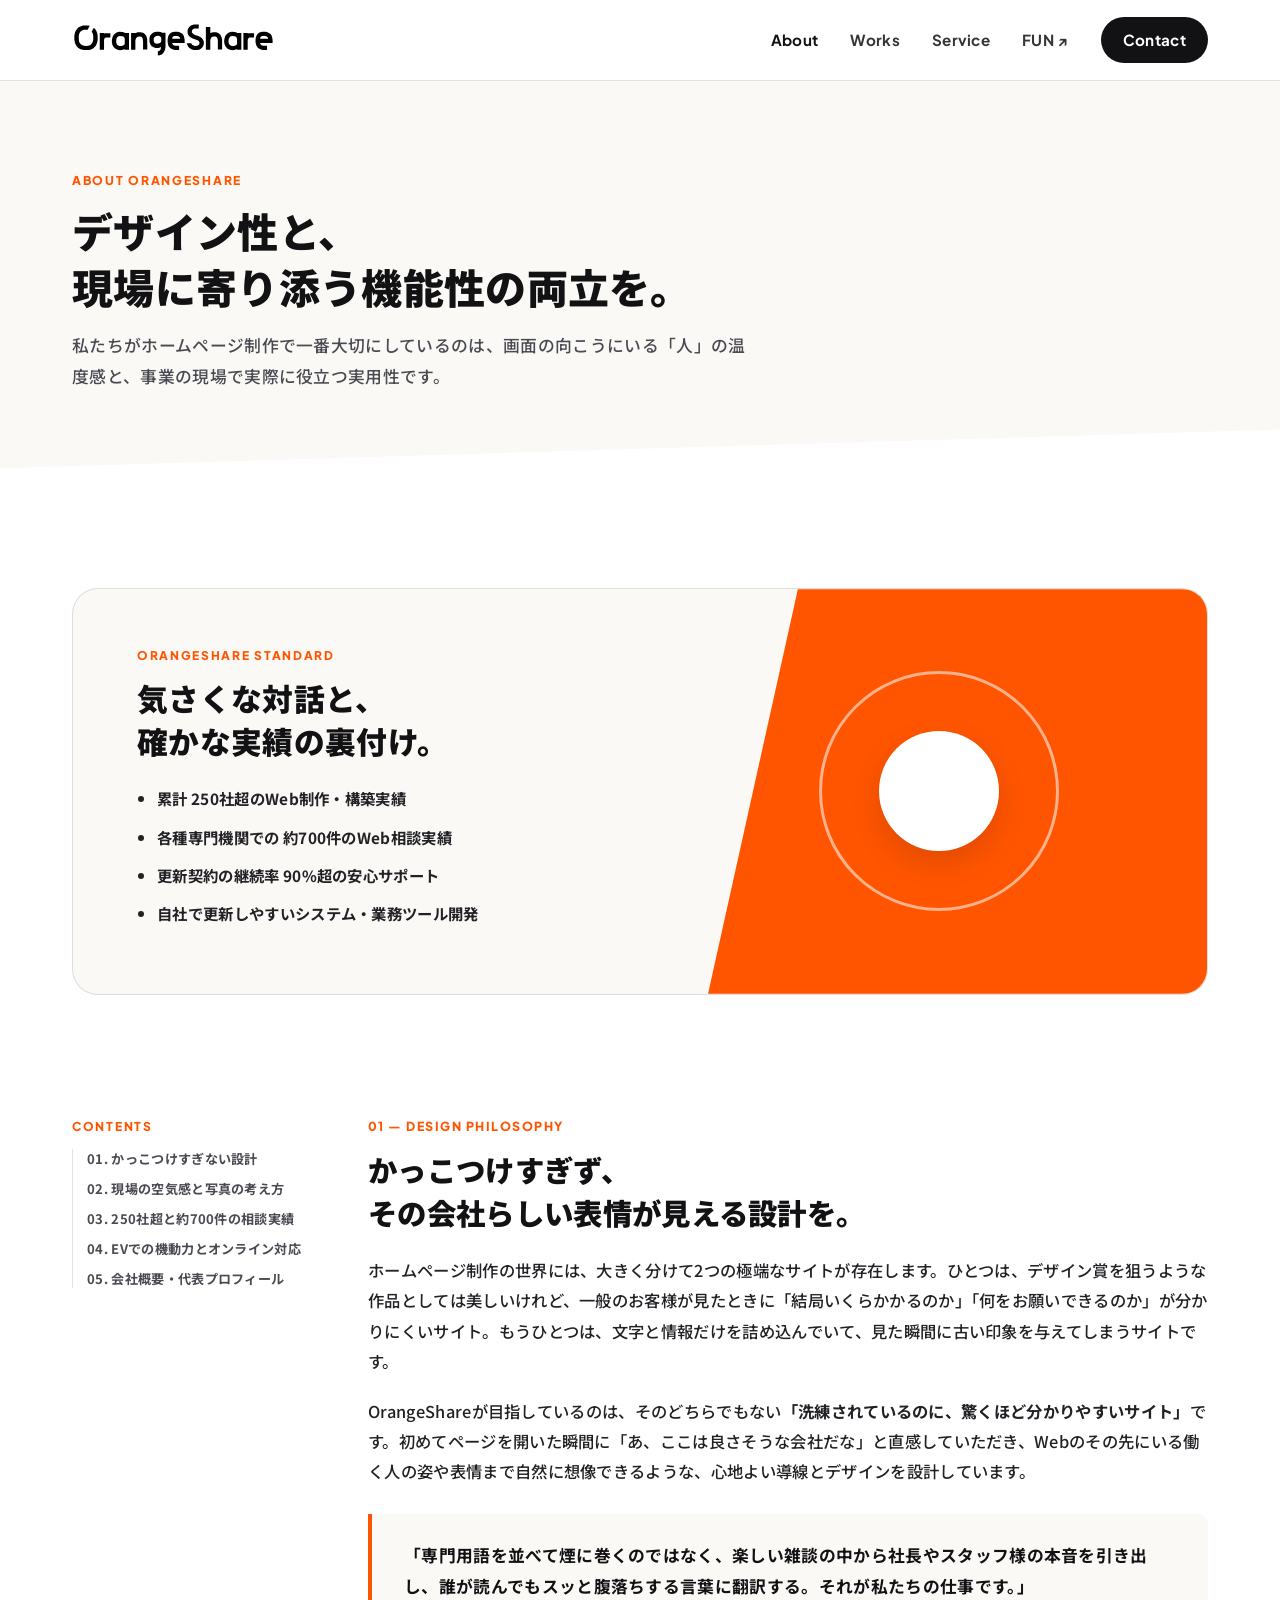
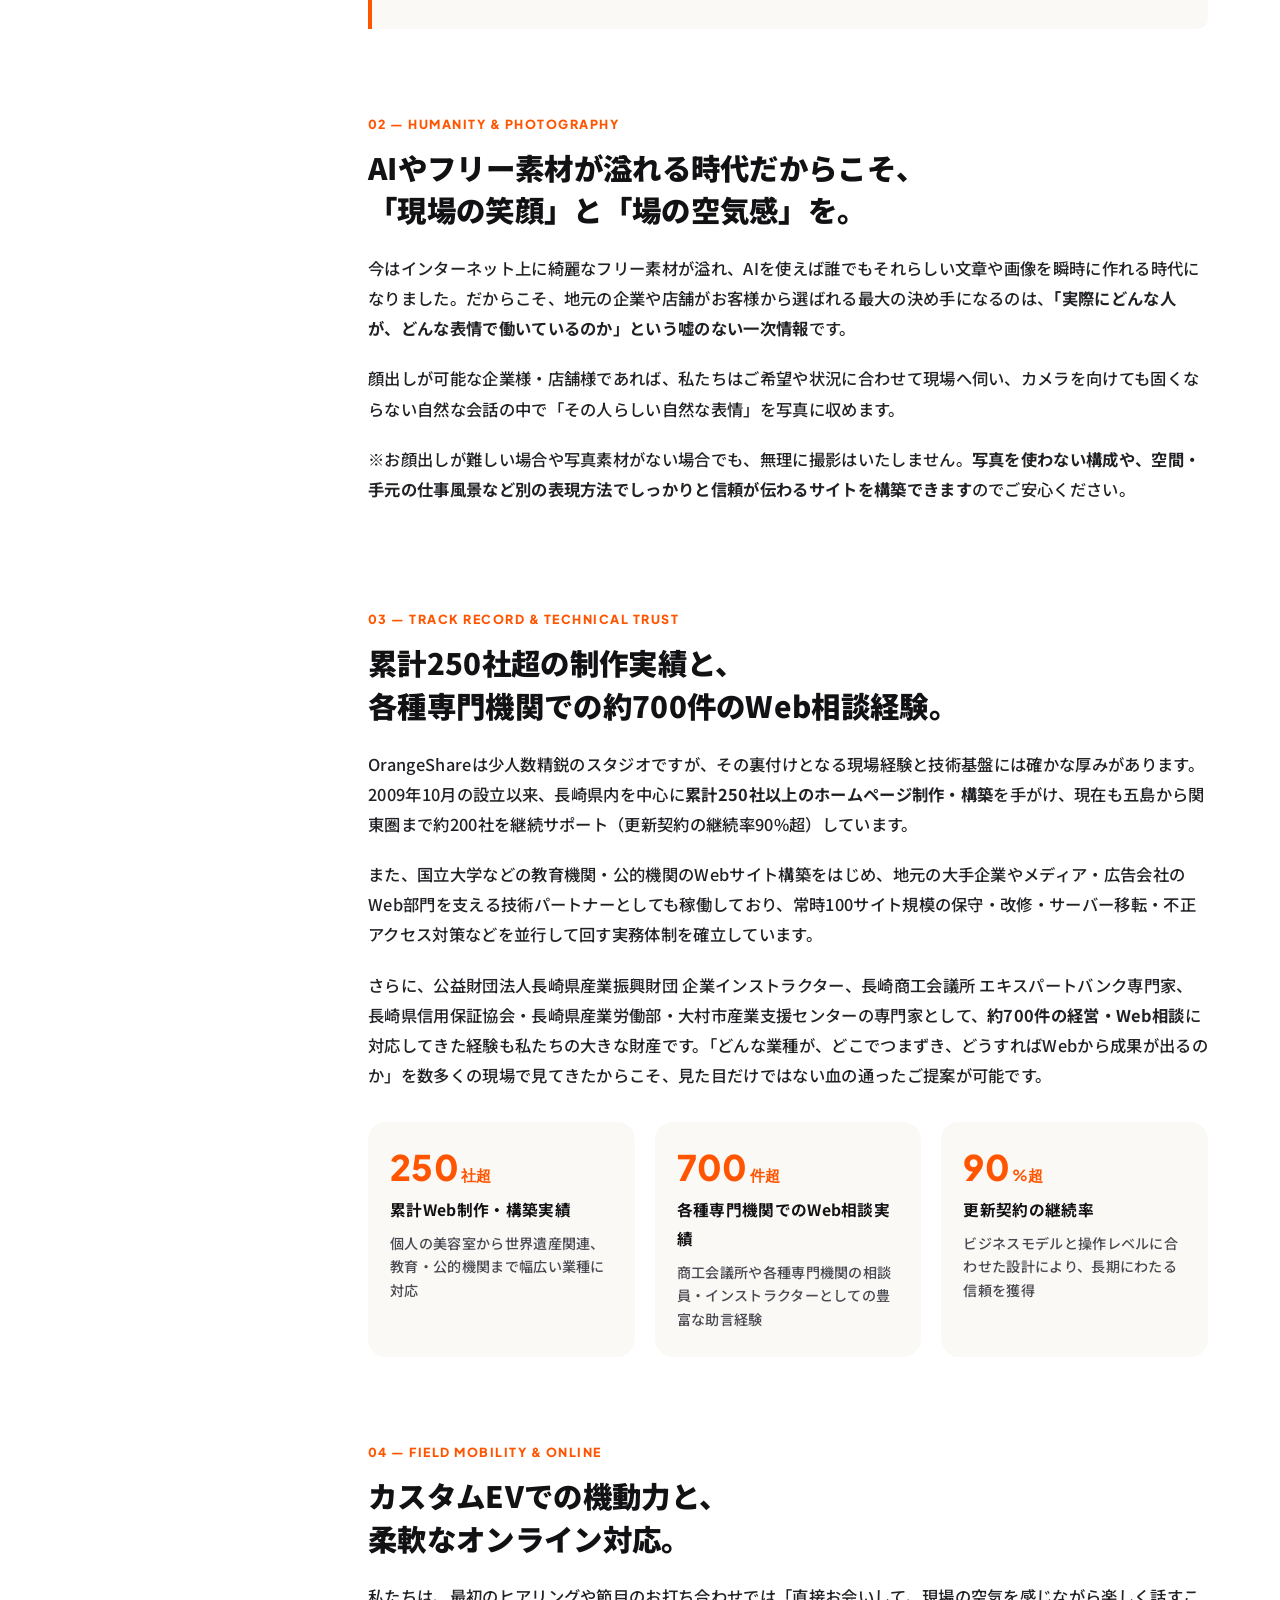
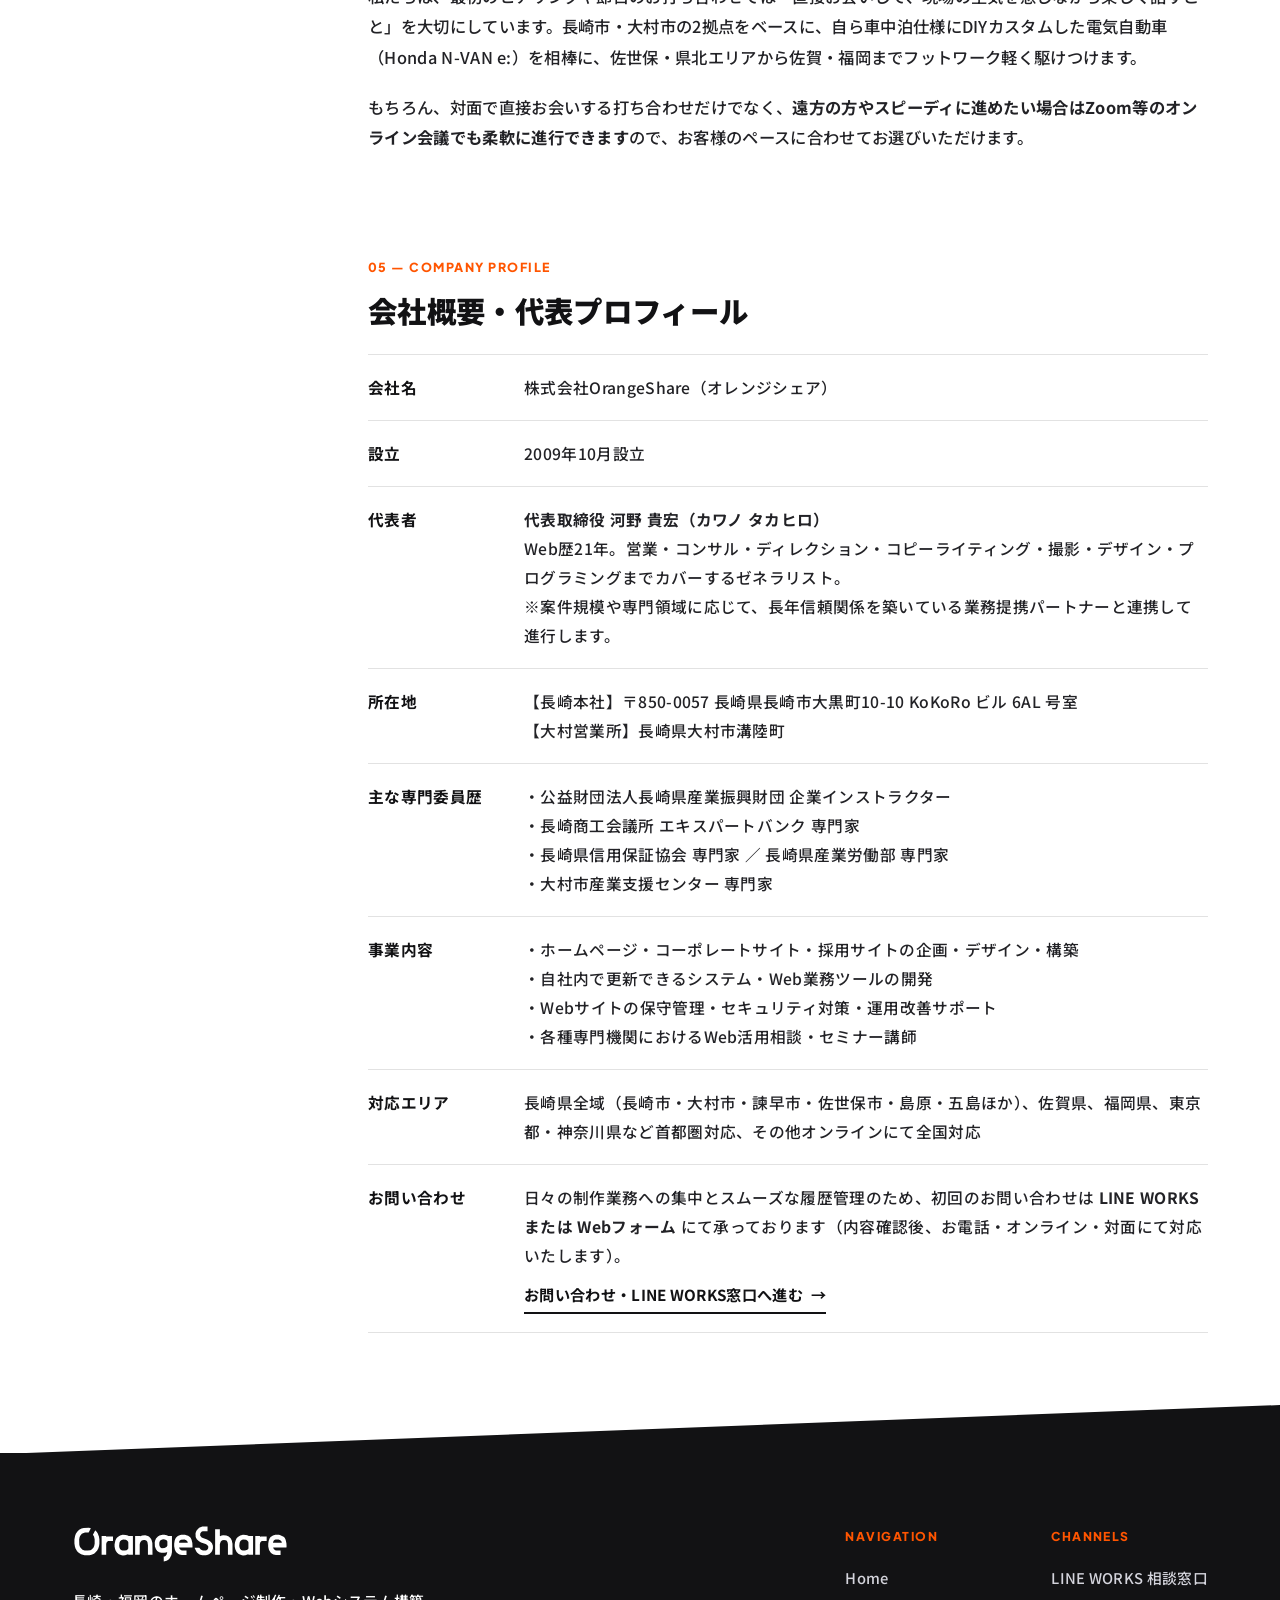
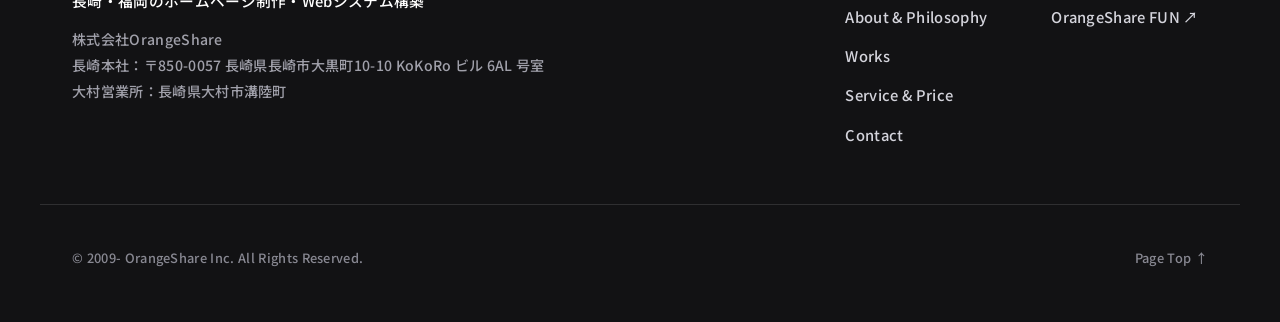
==== commit c0e6b32a: "Align OrangeShare footer location wording" ====
--- a/about.html
+++ b/about.html
@@ -165,7 +165,7 @@
         <a href="index.html" class="brand brand-light">
           <img class="brand-lockup brand-logotype" src="images/os-logotype-exact.svg" alt="OrangeShare" width="240" height="42">
         </a>
-        <p class="footer-tagline">長崎・大村・佐賀・福岡のホームページ制作・Webシステム構築</p>
+        <p class="footer-tagline">長崎・福岡のホームページ制作・Webシステム構築</p>
         <p class="footer-office">
           株式会社OrangeShare<br>
           長崎本社：〒850-0057 長崎県長崎市大黒町10-10 KoKoRo ビル 6AL 号室<br>
--- a/css/style.css
+++ b/css/style.css
@@ -660,3 +660,93 @@
   .brand .brand-lockup { width:158px; max-height:49px; }
   .site-footer .brand-lockup { width:184px; }
 }
+
+/* 2026-11-24: actual user-provided OrangeShare logo artwork, faithfully vectorized */
+.brand .brand-logotype { width:203px; height:auto; max-height:45px; object-fit:contain; }
+body:not(.page-home) .site-header .brand-logotype { filter:brightness(0) !important; }
+.page-home .site-header .brand-logotype, .site-footer .brand-logotype { filter:none !important; }
+.site-footer .brand-logotype { width:217px; }
+.hero-2026 .hero-brand-disc {
+  background:transparent; box-shadow:none; border:0;
+  width:min(100%,380px); border-radius:0;
+}
+.hero-2026 .hero-brand-disc::before { content:none; }
+.hero-2026 .hero-brand-disc img {
+  width:94%; height:94%; object-fit:contain;
+  transform:rotate(-11deg);
+  filter:drop-shadow(16px 20px 1px rgba(148,40,0,.15));
+}
+@media (max-width:768px) {
+  .brand .brand-logotype { width:166px; max-height:39px; }
+  .site-footer .brand-logotype { width:194px; }
+  .hero-2026 .hero-brand-disc { width:93%; }
+}
+
+/* 2026-11-24 hero copy, calm scroll cue and editorial sections */
+.hero-2026 .hero-lead {font-weight:600; line-height:1.95; letter-spacing:.015em; font-size:clamp(1.07rem,1.35vw,1.2rem); max-width:750px; margin-bottom:0;}
+.hero-2026 .hero-grid {min-height:440px;}
+.hero-2026 .hero-bottom-bar {margin-top:13px; padding-top:0; border:0; justify-content:center; }
+.hero-scroll-cue { display:flex; flex-direction:column; align-items:center; gap:8px; position:relative; z-index:2; color:#fff; }
+.hero-scroll-label { font:700 .7rem 'Plus Jakarta Sans',sans-serif; letter-spacing:.19em; opacity:.83; }
+.hero-scroll-circle { width:44px;height:44px;display:grid;place-items:center;border:1px solid rgba(255,255,255,.63);border-radius:50%;background:rgba(255,255,255,.11);font-size:1.4rem;animation:orangeScrollPulse 2.3s ease-in-out infinite; }
+@keyframes orangeScrollPulse {0%,100%{transform:translateY(0);box-shadow:0 0 0 0 rgba(255,255,255,.20)}48%{transform:translateY(7px);box-shadow:0 0 0 9px rgba(255,255,255,0)}}
+@media (prefers-reduced-motion:reduce){.hero-scroll-circle{animation:none}}
+.note-section { background:#fff; padding:116px 0 125px; }
+.note-heading { align-items:flex-end; margin-bottom:37px; }
+.note-heading .sec-title {font-size:clamp(2rem,3.1vw,2.75rem);}
+.note-intro {margin:16px 0 0; color:var(--muted);font-size:.97rem;font-weight:500;line-height:1.8;}
+.note-featured { display:grid;grid-template-columns:1.12fr .88fr;gap:24px; }
+.note-feature,.note-item { display:flex;flex-direction:column;position:relative;color:var(--ink);transition:color .2s,transform .2s; }
+.note-feature {padding:34px 37px;min-height:350px;border-radius:15px;background:#fff8f3;border:1px solid #f2e3d8;}
+.note-feature::before {content:"";position:absolute;top:0;left:35px;width:75px;height:4px;background:var(--orange);}
+.note-side {display:grid;grid-template-rows:1fr 1fr;gap:0;}
+.note-item {padding:14px 6px 25px 8px;border-bottom:1px solid #ded9d3;}
+.note-item + .note-item {padding-top:24px;}
+.note-feature:hover,.note-item:hover {color:var(--orange);}
+.note-feature:hover {transform:translateY(-3px);}
+.note-meta {display:flex;align-items:center;gap:18px;color:var(--orange);font:700 .71rem 'Plus Jakarta Sans',sans-serif;letter-spacing:.085em;}
+.note-meta span:last-child {color:#938980;font-family:'Noto Sans JP',sans-serif;font-size:.73rem;letter-spacing:0;}
+.note-feature h3 {font-size:clamp(1.55rem,2.18vw,2.15rem);line-height:1.5;letter-spacing:-.02em;margin:28px 0 18px;}
+.note-item h3 {font-size:clamp(1.15rem,1.47vw,1.48rem);line-height:1.62;letter-spacing:-.02em;margin:15px 0;}
+.note-feature p {font-size:.96rem;line-height:1.95;color:var(--muted);margin:0 0 22px;}
+.note-read {margin-top:auto;font-size:.86rem;font-weight:700;}
+.note-demo-label {margin:18px 0 0;font-size:.75rem;color:#8f8882;}
+#media { background:#f8f7f4; padding-top:125px;padding-bottom:125px; }
+.fun-card-grid {display:grid;grid-template-columns:repeat(4,minmax(0,1fr));gap:19px;}
+.fun-card {display:block;min-width:0;transition:transform .25s; }
+.fun-card:hover {transform:translateY(-5px);}
+.fun-card-image {overflow:hidden;border-radius:14px;background:#eee6dc;aspect-ratio:4/3;}
+.fun-card-image img {width:100%;height:100%;object-fit:cover;transition:transform .4s;}
+.fun-card:hover .fun-card-image img {transform:scale(1.055);}
+.fun-card-copy {padding:13px 2px;}
+.fun-card-copy span {display:block;font:800 .65rem 'Plus Jakarta Sans',sans-serif;letter-spacing:.07em;color:var(--orange);margin-bottom:7px;}
+.fun-card-copy h3 {font-size:1rem;line-height:1.65;margin:0;font-weight:700;}
+@media(max-width:1024px){.fun-card-grid{grid-template-columns:repeat(2,minmax(0,1fr));}.note-featured{grid-template-columns:1fr 1fr;}}
+@media(max-width:768px){
+ .hero-2026 .hero-lead {font-size:1.03rem;line-height:1.85;}
+ .hero-2026 .hero-bottom-bar {margin-top:15px;}
+ .note-section {padding:80px 0;}
+ .note-heading {align-items:flex-start;}
+ .note-featured {grid-template-columns:1fr;gap:12px;}
+ .note-feature {min-height:290px;padding:29px 25px;}
+ .note-side {gap:0;}
+ .note-item {padding:22px 8px;}
+ .fun-card-grid {gap:13px;}
+ .fun-card-image {aspect-ratio:1/1;}
+ .fun-card-copy h3 {font-size:.92rem;}
+ #media {padding:86px 0;}
+}
+@media(max-width:420px){.fun-card-grid{grid-template-columns:1fr 1fr;gap:11px;}.fun-card-copy h3{font-size:.83rem;}}
+
+/* Note preview illustration and standalone example article details */
+.note-feature { padding-right:170px; }
+.note-feature-illustration { position:absolute;right:18px;bottom:42px;width:135px;height:93px;object-fit:cover;border-radius:10px;box-shadow:0 5px 19px rgba(188,92,25,.08);}
+.note-preview-disclaimer { margin:22px 0 0; font-size:.87rem; color:#73675e; }
+.note-detail-page { padding:60px 0 110px; }
+.note-example { max-width:880px;margin:0 auto;padding:52px 0 66px;border-bottom:1px solid var(--line);scroll-margin-top:110px;}
+.note-example h2 { margin:10px 0 25px;font-size:clamp(1.6rem,3vw,2.3rem);line-height:1.5; }
+.note-example p { max-width:760px;color:#44444b;font-size:1rem;line-height:2.15;margin:0 0 22px; }
+.note-example-image { width:100%;max-width:720px;border-radius:16px;margin:0 0 30px; }
+.note-back {max-width:880px;margin:40px auto 0;}
+@media(max-width:1024px){.note-feature{padding-right:36px;}.note-feature-illustration{display:none;}}
+@media(max-width:768px){.note-example{padding:36px 0 50px;}.note-detail-page{padding:20px 0 80px;}}
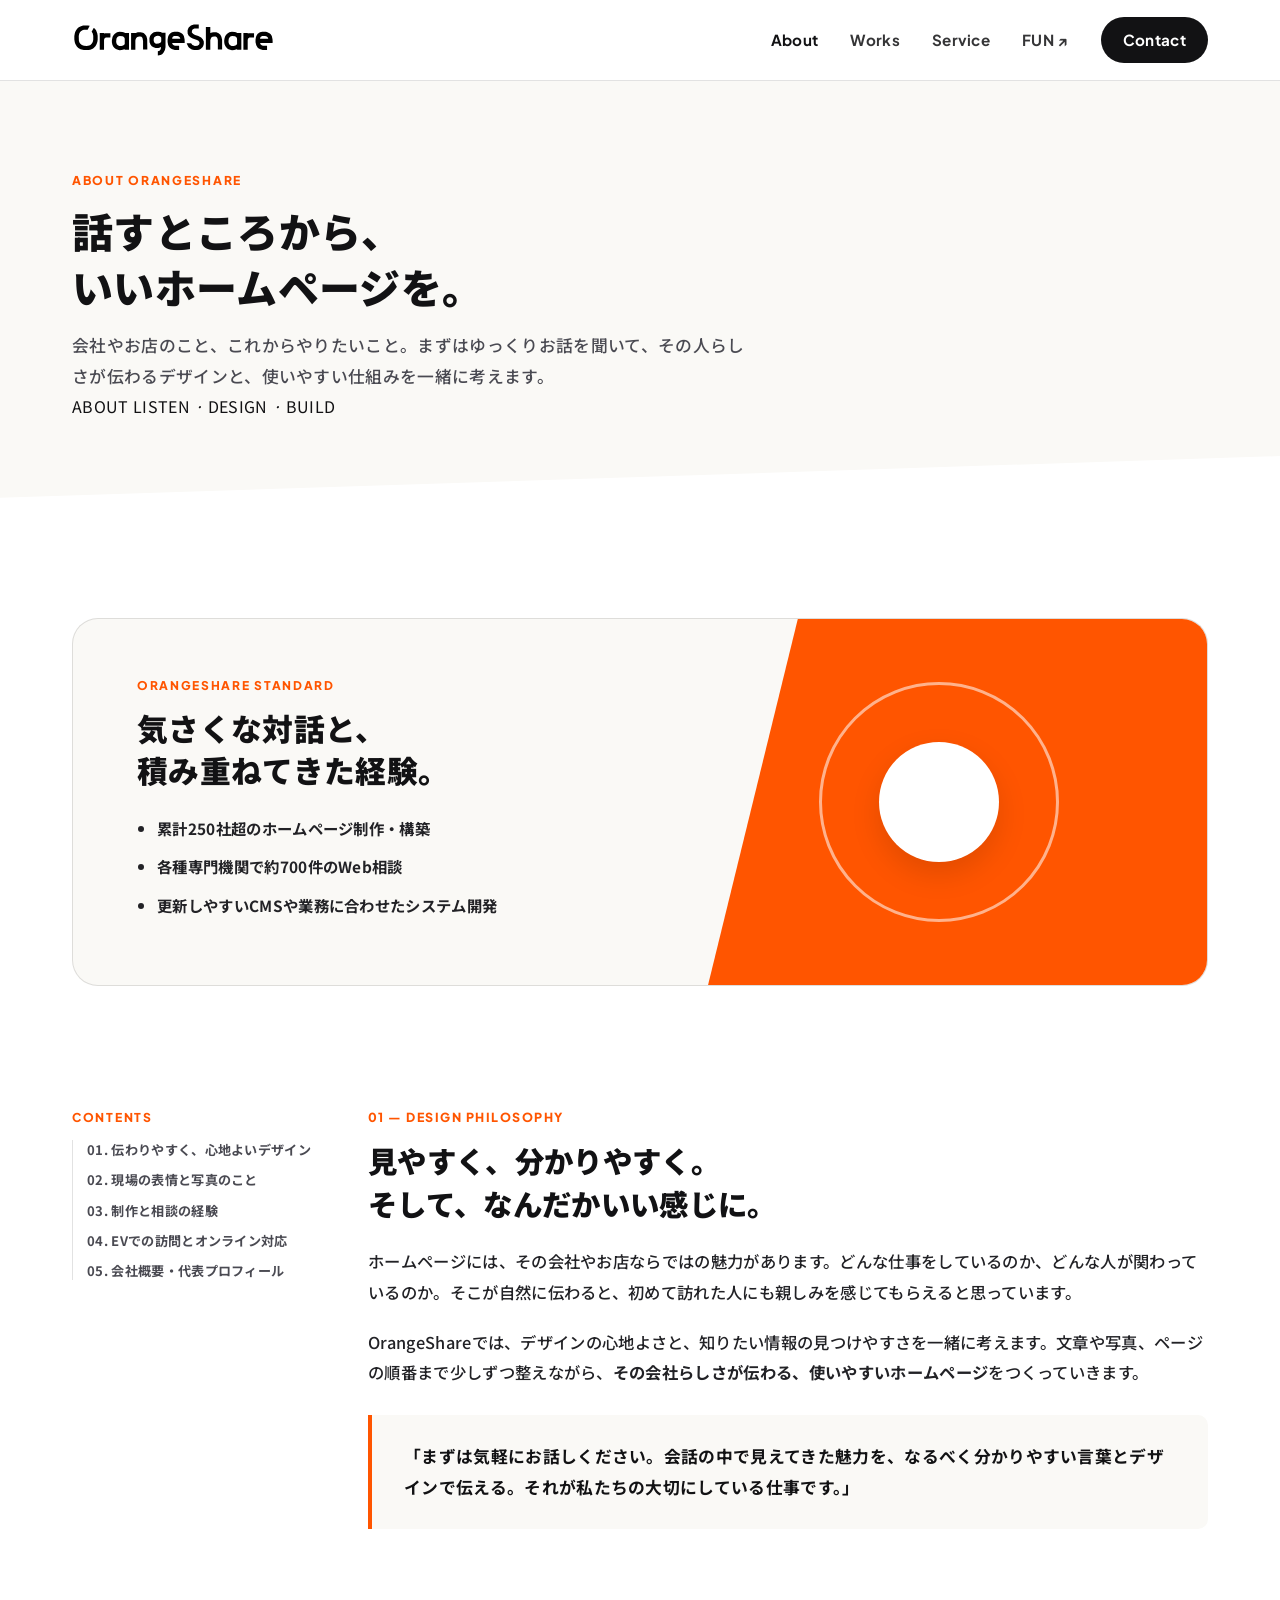
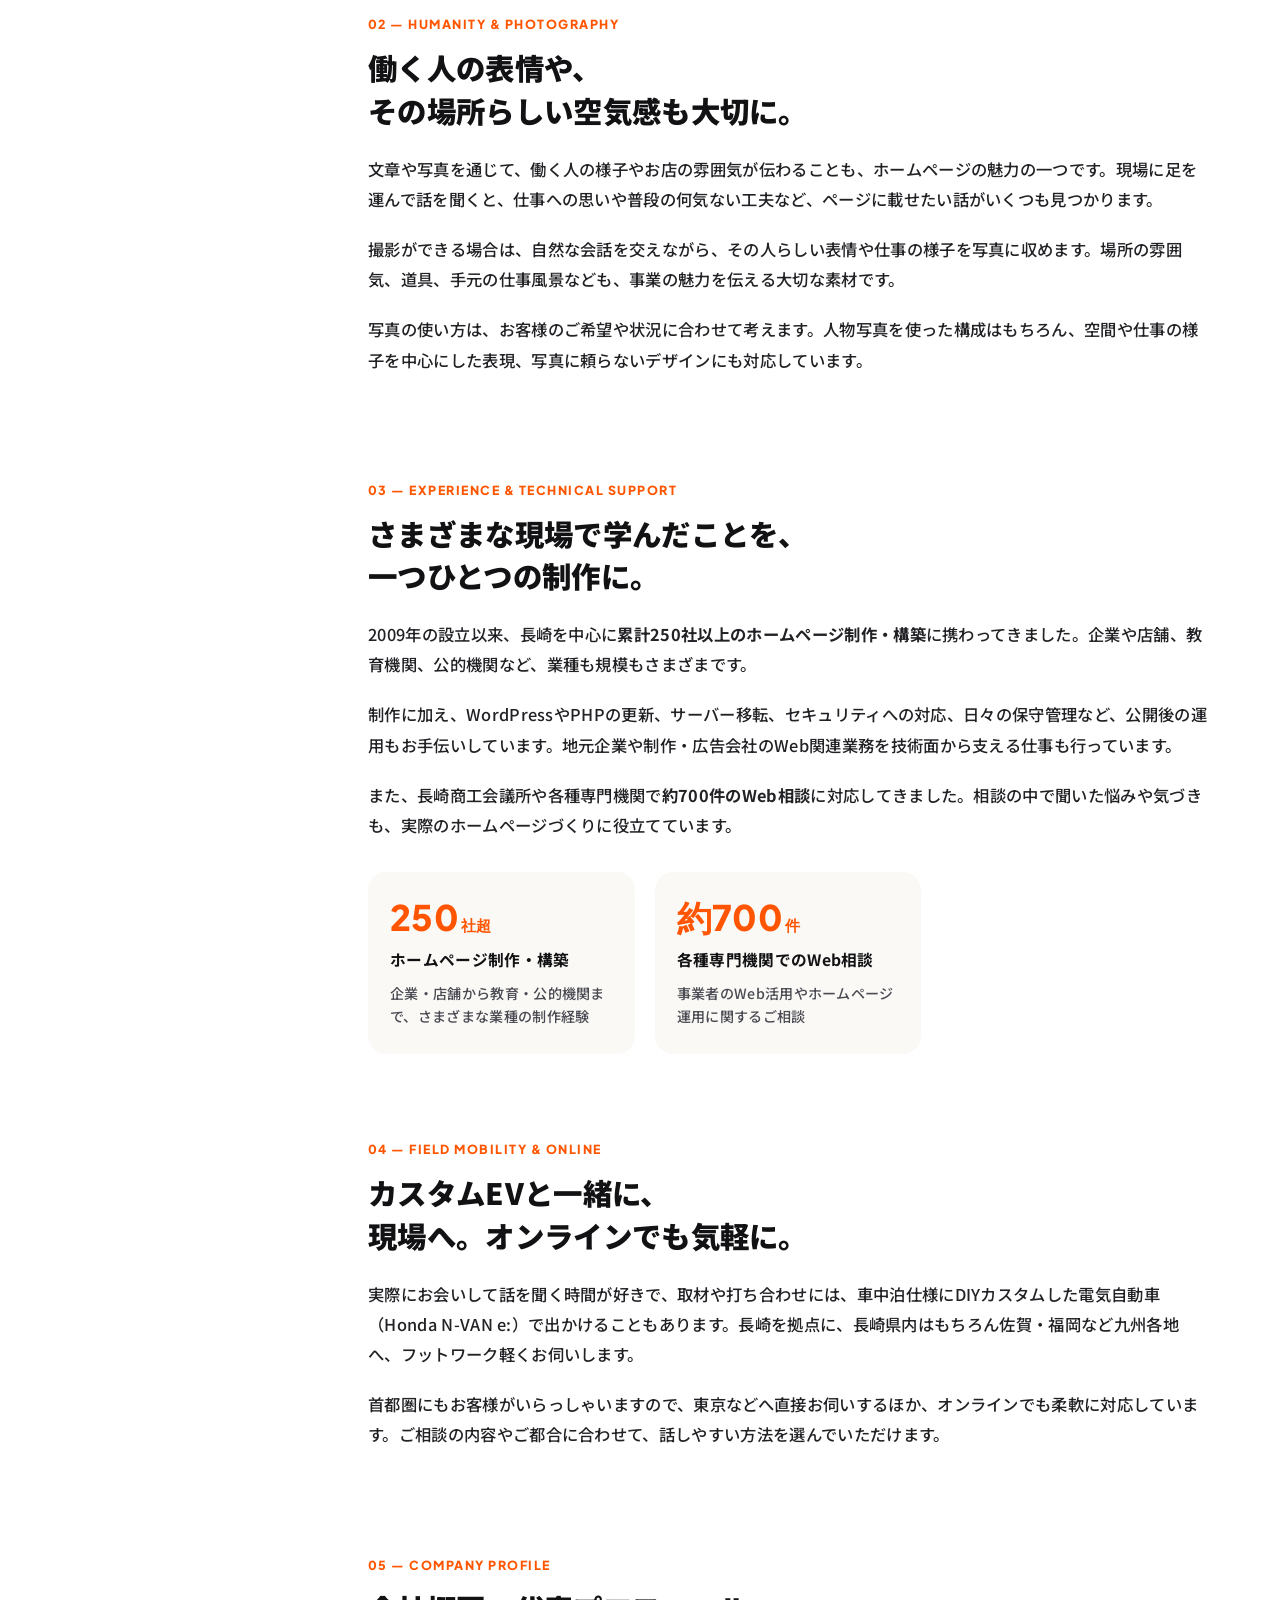
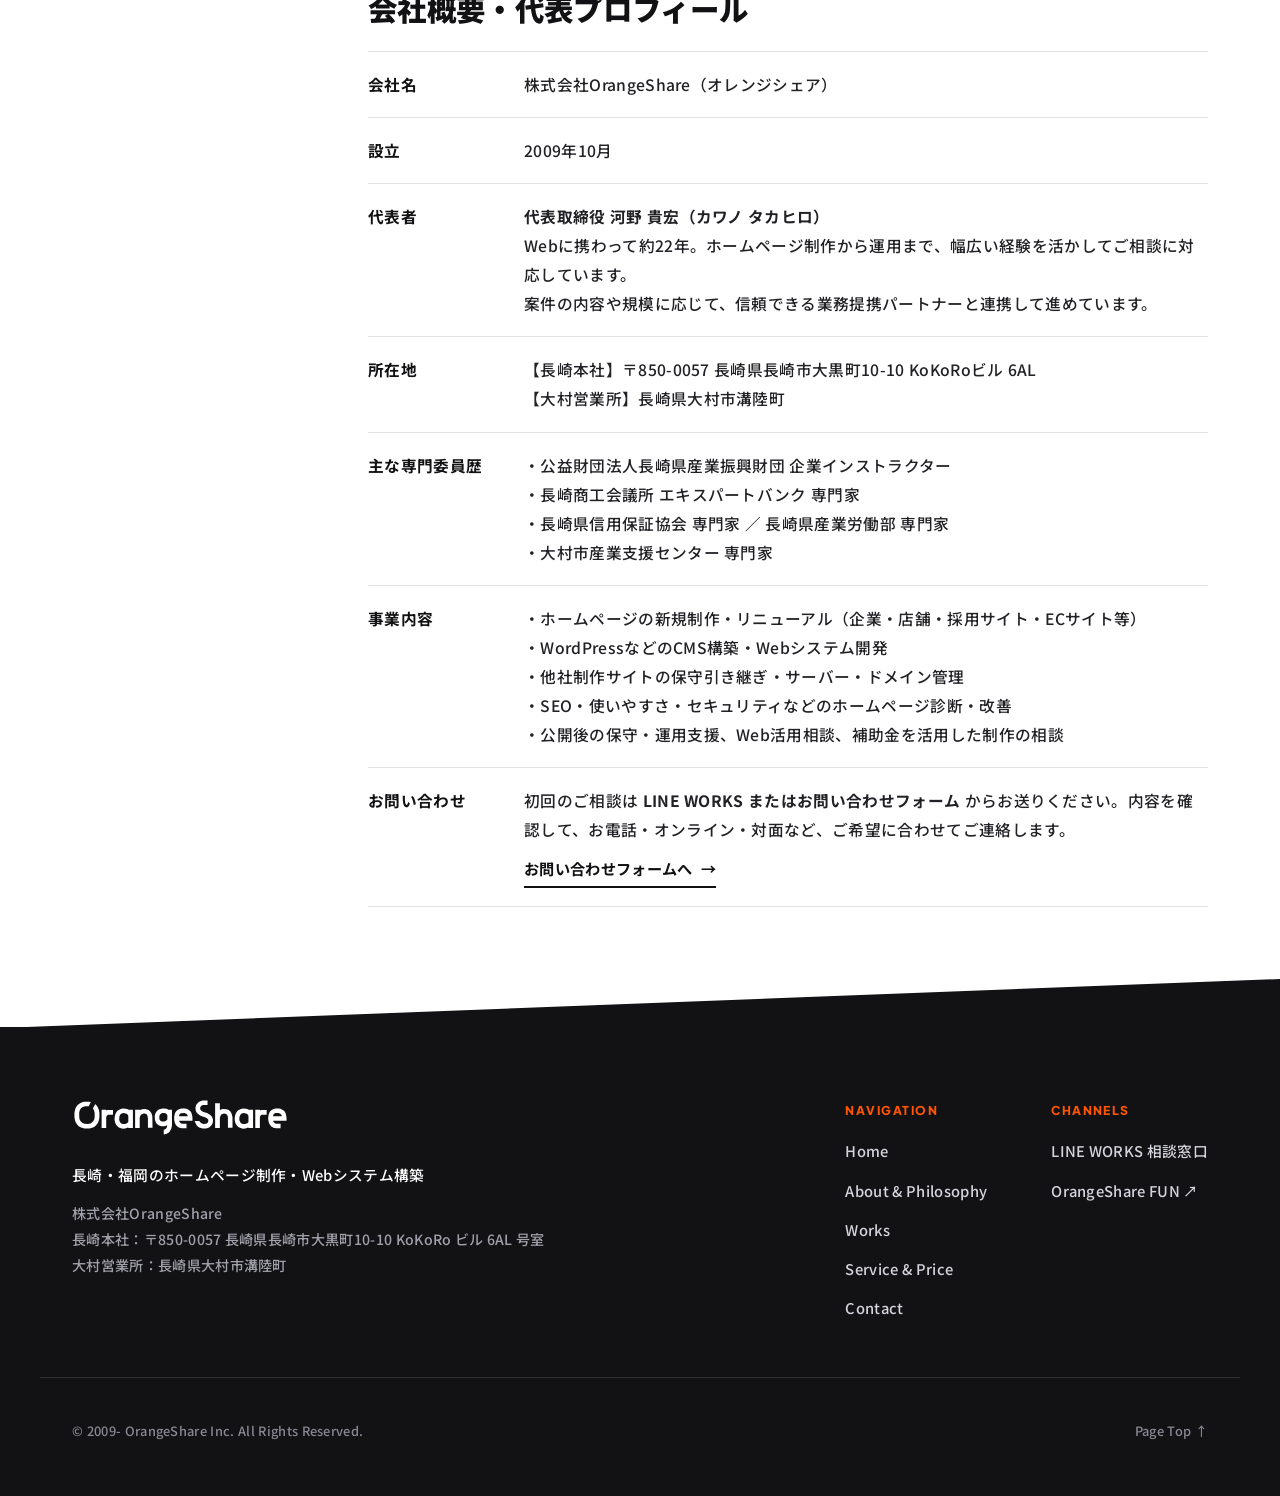
==== commit 239b5ea2: "Rewrite About page with positive tone, clearer profile and orange hero" ====
--- a/about.html
+++ b/about.html
@@ -4,11 +4,11 @@
   <meta name="robots" content="noindex,nofollow">
   <meta charset="UTF-8">
   <meta name="viewport" content="width=device-width, initial-scale=1.0">
-  <title>About（代表の想い・実績背景・会社概要）｜OrangeShare</title>
+  <title>OrangeShareについて｜長崎のホームページ制作会社</title>
   <link rel="preconnect" href="https://fonts.googleapis.com">
   <link rel="preconnect" href="https://fonts.gstatic.com" crossorigin>
   <link href="https://fonts.googleapis.com/css2?family=Noto+Sans+JP:wght@400;500;700;900&family=Plus+Jakarta+Sans:wght@500;600;700;800&display=swap" rel="stylesheet">
-  <link rel="stylesheet" href="css/style.css?v=logoexact20261124a">
+  <link rel="stylesheet" href="css/style.css?v=about20261124a">
 </head>
 <body>
   <header class="site-header" id="top">
@@ -36,84 +36,86 @@
     </div>
   </header>
   <main>
-    <section class="page-hero">
-      <div class="container">
-        <span class="sec-kicker">ABOUT ORANGESHARE</span>
-        <h1 class="page-title">デザイン性と、<br>現場に寄り添う機能性の両立を。</h1>
-        <p class="page-lead">私たちがホームページ制作で一番大切にしているのは、画面の向こうにいる「人」の温度感と、事業の現場で実際に役立つ実用性です。</p>
+    <section class="page-hero about-hero">
+      <div class="container about-hero-layout">
+        <div class="about-hero-copy">
+          <span class="sec-kicker">ABOUT ORANGESHARE</span>
+          <h1 class="page-title">話すところから、<br>いいホームページを。</h1>
+          <p class="page-lead">会社やお店のこと、これからやりたいこと。まずはゆっくりお話を聞いて、その人らしさが伝わるデザインと、使いやすい仕組みを一緒に考えます。</p>
+        </div>
+        <div class="about-hero-art" aria-hidden="true">
+          <div class="about-hero-art-ring"></div>
+          <span class="about-hero-art-word">ABOUT</span>
+          <span class="about-hero-art-small">LISTEN <i>·</i> DESIGN <i>·</i> BUILD</span>
+        </div>
       </div>
     </section>
 
-    <!-- Camera-style horizontal card in light warm tones (matching site palette) -->
-    <section class="section pb-0">
+    <section class="section pb-0 about-standard-section">
       <div class="container">
         <div class="about-camera-card">
           <div class="ac-left">
             <span class="ac-kicker">ORANGESHARE STANDARD</span>
-            <h2>気さくな対話と、<br>確かな実績の裏付け。</h2>
+            <h2>気さくな対話と、<br>積み重ねてきた経験。</h2>
             <ul>
-              <li>累計 250社超のWeb制作・構築実績</li>
-              <li>各種専門機関での 約700件のWeb相談実績</li>
-              <li>更新契約の継続率 90%超の安心サポート</li>
-              <li>自社で更新しやすいシステム・業務ツール開発</li>
+              <li>累計250社超のホームページ制作・構築</li>
+              <li>各種専門機関で約700件のWeb相談</li>
+              <li>更新しやすいCMSや業務に合わせたシステム開発</li>
             </ul>
           </div>
           <div class="ac-right" aria-hidden="true">
-            <div class="ac-lens-outer">
-              <div class="ac-lens-inner"></div>
-            </div>
+            <div class="ac-lens-outer"><div class="ac-lens-inner"></div></div>
           </div>
         </div>
       </div>
     </section>
 
-    <section class="section">
+    <section class="section about-story-section">
       <div class="container editorial-essay-grid">
         <aside class="essay-aside">
           <span class="sec-kicker">CONTENTS</span>
           <nav class="essay-nav">
-            <a href="#philosophy">01. かっこつけすぎない設計</a>
-            <a href="#smile">02. 現場の空気感と写真の考え方</a>
-            <a href="#evidence">03. 250社超と約700件の相談実績</a>
-            <a href="#mobility">04. EVでの機動力とオンライン対応</a>
+            <a href="#philosophy">01. 伝わりやすく、心地よいデザイン</a>
+            <a href="#smile">02. 現場の表情と写真のこと</a>
+            <a href="#evidence">03. 制作と相談の経験</a>
+            <a href="#mobility">04. EVでの訪問とオンライン対応</a>
             <a href="#company">05. 会社概要・代表プロフィール</a>
           </nav>
         </aside>
         <div class="essay-body">
           <article class="essay-block" id="philosophy">
             <span class="essay-num">01 — DESIGN PHILOSOPHY</span>
-            <h2>かっこつけすぎず、<br>その会社らしい表情が見える設計を。</h2>
-            <p>ホームページ制作の世界には、大きく分けて2つの極端なサイトが存在します。ひとつは、デザイン賞を狙うような作品としては美しいけれど、一般のお客様が見たときに「結局いくらかかるのか」「何をお願いできるのか」が分かりにくいサイト。もうひとつは、文字と情報だけを詰め込んでいて、見た瞬間に古い印象を与えてしまうサイトです。</p>
-            <p>OrangeShareが目指しているのは、そのどちらでもない<strong>「洗練されているのに、驚くほど分かりやすいサイト」</strong>です。初めてページを開いた瞬間に「あ、ここは良さそうな会社だな」と直感していただき、Webのその先にいる働く人の姿や表情まで自然に想像できるような、心地よい導線とデザインを設計しています。</p>
-            <blockquote class="essay-quote">「専門用語を並べて煙に巻くのではなく、楽しい雑談の中から社長やスタッフ様の本音を引き出し、誰が読んでもスッと腹落ちする言葉に翻訳する。それが私たちの仕事です。」</blockquote>
+            <h2>見やすく、分かりやすく。<br>そして、なんだかいい感じに。</h2>
+            <p>ホームページには、その会社やお店ならではの魅力があります。どんな仕事をしているのか、どんな人が関わっているのか。そこが自然に伝わると、初めて訪れた人にも親しみを感じてもらえると思っています。</p>
+            <p>OrangeShareでは、デザインの心地よさと、知りたい情報の見つけやすさを一緒に考えます。文章や写真、ページの順番まで少しずつ整えながら、<strong>その会社らしさが伝わる、使いやすいホームページ</strong>をつくっていきます。</p>
+            <blockquote class="essay-quote">「まずは気軽にお話しください。会話の中で見えてきた魅力を、なるべく分かりやすい言葉とデザインで伝える。それが私たちの大切にしている仕事です。」</blockquote>
           </article>
 
           <article class="essay-block" id="smile">
             <span class="essay-num">02 — HUMANITY &amp; PHOTOGRAPHY</span>
-            <h2>AIやフリー素材が溢れる時代だからこそ、<br>「現場の笑顔」と「場の空気感」を。</h2>
-            <p>今はインターネット上に綺麗なフリー素材が溢れ、AIを使えば誰でもそれらしい文章や画像を瞬時に作れる時代になりました。だからこそ、地元の企業や店舗がお客様から選ばれる最大の決め手になるのは、<strong>「実際にどんな人が、どんな表情で働いているのか」という嘘のない一次情報</strong>です。</p>
-            <p>顔出しが可能な企業様・店舗様であれば、私たちはご希望や状況に合わせて現場へ伺い、カメラを向けても固くならない自然な会話の中で「その人らしい自然な表情」を写真に収めます。</p>
-            <p>※お顔出しが難しい場合や写真素材がない場合でも、無理に撮影はいたしません。<strong>写真を使わない構成や、空間・手元の仕事風景など別の表現方法でしっかりと信頼が伝わるサイトを構築できます</strong>のでご安心ください。</p>
+            <h2>働く人の表情や、<br>その場所らしい空気感も大切に。</h2>
+            <p>文章や写真を通じて、働く人の様子やお店の雰囲気が伝わることも、ホームページの魅力の一つです。現場に足を運んで話を聞くと、仕事への思いや普段の何気ない工夫など、ページに載せたい話がいくつも見つかります。</p>
+            <p>撮影ができる場合は、自然な会話を交えながら、その人らしい表情や仕事の様子を写真に収めます。場所の雰囲気、道具、手元の仕事風景なども、事業の魅力を伝える大切な素材です。</p>
+            <p>写真の使い方は、お客様のご希望や状況に合わせて考えます。人物写真を使った構成はもちろん、空間や仕事の様子を中心にした表現、写真に頼らないデザインにも対応しています。</p>
           </article>
 
           <article class="essay-block" id="evidence">
-            <span class="essay-num">03 — TRACK RECORD &amp; TECHNICAL TRUST</span>
-            <h2>累計250社超の制作実績と、<br>各種専門機関での約700件のWeb相談経験。</h2>
-            <p>OrangeShareは少人数精鋭のスタジオですが、その裏付けとなる現場経験と技術基盤には確かな厚みがあります。2009年10月の設立以来、長崎県内を中心に<strong>累計250社以上のホームページ制作・構築</strong>を手がけ、現在も五島から関東圏まで約200社を継続サポート（更新契約の継続率90%超）しています。</p>
-            <p>また、国立大学などの教育機関・公的機関のWebサイト構築をはじめ、地元の大手企業やメディア・広告会社のWeb部門を支える技術パートナーとしても稼働しており、常時100サイト規模の保守・改修・サーバー移転・不正アクセス対策などを並行して回す実務体制を確立しています。</p>
-            <p>さらに、公益財団法人長崎県産業振興財団 企業インストラクター、長崎商工会議所 エキスパートバンク専門家、長崎県信用保証協会・長崎県産業労働部・大村市産業支援センターの専門家として、<strong>約700件の経営・Web相談</strong>に対応してきた経験も私たちの大きな財産です。「どんな業種が、どこでつまずき、どうすればWebから成果が出るのか」を数多くの現場で見てきたからこそ、見た目だけではない血の通ったご提案が可能です。</p>
+            <span class="essay-num">03 — EXPERIENCE &amp; TECHNICAL SUPPORT</span>
+            <h2>さまざまな現場で学んだことを、<br>一つひとつの制作に。</h2>
+            <p>2009年の設立以来、長崎を中心に<strong>累計250社以上のホームページ制作・構築</strong>に携わってきました。企業や店舗、教育機関、公的機関など、業種も規模もさまざまです。</p>
+            <p>制作に加え、WordPressやPHPの更新、サーバー移転、セキュリティへの対応、日々の保守管理など、公開後の運用もお手伝いしています。地元企業や制作・広告会社のWeb関連業務を技術面から支える仕事も行っています。</p>
+            <p>また、長崎商工会議所や各種専門機関で<strong>約700件のWeb相談</strong>に対応してきました。相談の中で聞いた悩みや気づきも、実際のホームページづくりに役立てています。</p>
             <div class="evidence-cards">
-              <div class="ev-card"><span class="ev-num">250<span>社超</span></span><strong>累計Web制作・構築実績</strong><p>個人の美容室から世界遺産関連、教育・公的機関まで幅広い業種に対応</p></div>
-              <div class="ev-card"><span class="ev-num">700<span>件超</span></span><strong>各種専門機関でのWeb相談実績</strong><p>商工会議所や各種専門機関の相談員・インストラクターとしての豊富な助言経験</p></div>
-              <div class="ev-card"><span class="ev-num">90<span>%超</span></span><strong>更新契約の継続率</strong><p>ビジネスモデルと操作レベルに合わせた設計により、長期にわたる信頼を獲得</p></div>
+              <div class="ev-card"><span class="ev-num">250<span>社超</span></span><strong>ホームページ制作・構築</strong><p>企業・店舗から教育・公的機関まで、さまざまな業種の制作経験</p></div>
+              <div class="ev-card"><span class="ev-num">約700<span>件</span></span><strong>各種専門機関でのWeb相談</strong><p>事業者のWeb活用やホームページ運用に関するご相談</p></div>
             </div>
           </article>
 
           <article class="essay-block" id="mobility">
             <span class="essay-num">04 — FIELD MOBILITY &amp; ONLINE</span>
-            <h2>カスタムEVでの機動力と、<br>柔軟なオンライン対応。</h2>
-            <p>私たちは、最初のヒアリングや節目のお打ち合わせでは「直接お会いして、現場の空気を感じながら楽しく話すこと」を大切にしています。長崎市・大村市の2拠点をベースに、自ら車中泊仕様にDIYカスタムした電気自動車（Honda N-VAN e:）を相棒に、佐世保・県北エリアから佐賀・福岡までフットワーク軽く駆けつけます。</p>
-            <p>もちろん、対面で直接お会いする打ち合わせだけでなく、<strong>遠方の方やスピーディに進めたい場合はZoom等のオンライン会議でも柔軟に進行できます</strong>ので、お客様のペースに合わせてお選びいただけます。</p>
+            <h2>カスタムEVと一緒に、<br>現場へ。オンラインでも気軽に。</h2>
+            <p>実際にお会いして話を聞く時間が好きで、取材や打ち合わせには、車中泊仕様にDIYカスタムした電気自動車（Honda N-VAN e:）で出かけることもあります。長崎を拠点に、長崎県内はもちろん佐賀・福岡など九州各地へ、フットワーク軽くお伺いします。</p>
+            <p>首都圏にもお客様がいらっしゃいますので、東京などへ直接お伺いするほか、オンラインでも柔軟に対応しています。ご相談の内容やご都合に合わせて、話しやすい方法を選んでいただけます。</p>
           </article>
 
           <article class="essay-block" id="company">
@@ -121,14 +123,14 @@
             <h2>会社概要・代表プロフィール</h2>
             <dl class="company-dl">
               <div><dt>会社名</dt><dd>株式会社OrangeShare（オレンジシェア）</dd></div>
-              <div><dt>設立</dt><dd>2009年10月設立</dd></div>
+              <div><dt>設立</dt><dd>2009年10月</dd></div>
               <div><dt>代表者</dt><dd>
                 <strong>代表取締役 河野 貴宏（カワノ タカヒロ）</strong><br>
-                Web歴21年。営業・コンサル・ディレクション・コピーライティング・撮影・デザイン・プログラミングまでカバーするゼネラリスト。<br>
-                ※案件規模や専門領域に応じて、長年信頼関係を築いている業務提携パートナーと連携して進行します。
+                Webに携わって約22年。ホームページ制作から運用まで、幅広い経験を活かしてご相談に対応しています。<br>
+                案件の内容や規模に応じて、信頼できる業務提携パートナーと連携して進めています。
               </dd></div>
               <div><dt>所在地</dt><dd>
-                【長崎本社】〒850-0057 長崎県長崎市大黒町10-10 KoKoRo ビル 6AL 号室<br>
+                【長崎本社】〒850-0057 長崎県長崎市大黒町10-10 KoKoRoビル 6AL<br>
                 【大村営業所】長崎県大村市溝陸町
               </dd></div>
               <div><dt>主な専門委員歴</dt><dd>
@@ -138,15 +140,15 @@
                 ・大村市産業支援センター 専門家
               </dd></div>
               <div><dt>事業内容</dt><dd>
-                ・ホームページ・コーポレートサイト・採用サイトの企画・デザイン・構築<br>
-                ・自社内で更新できるシステム・Web業務ツールの開発<br>
-                ・Webサイトの保守管理・セキュリティ対策・運用改善サポート<br>
-                ・各種専門機関におけるWeb活用相談・セミナー講師
-              </dd></div>
-              <div><dt>対応エリア</dt><dd>長崎県全域（長崎市・大村市・諫早市・佐世保市・島原・五島ほか）、佐賀県、福岡県、東京都・神奈川県など首都圏対応、その他オンラインにて全国対応</dd></div>
+                ・ホームページの新規制作・リニューアル（企業・店舗・採用サイト・ECサイト等）<br>
+                ・WordPressなどのCMS構築・Webシステム開発<br>
+                ・他社制作サイトの保守引き継ぎ・サーバー・ドメイン管理<br>
+                ・SEO・使いやすさ・セキュリティなどのホームページ診断・改善<br>
+                ・公開後の保守・運用支援、Web活用相談、補助金を活用した制作の相談
+              </dd></div>
               <div><dt>お問い合わせ</dt><dd>
-                日々の制作業務への集中とスムーズな履歴管理のため、初回のお問い合わせは <strong>LINE WORKS または Webフォーム</strong> にて承っております（内容確認後、お電話・オンライン・対面にて対応いたします）。<br>
-                <a href="contact.html" class="text-link" style="margin-top:10px;">お問い合わせ・LINE WORKS窓口へ進む <span>→</span></a>
+                初回のご相談は <strong>LINE WORKS またはお問い合わせフォーム</strong> からお送りください。内容を確認して、お電話・オンライン・対面など、ご希望に合わせてご連絡します。<br>
+                <a href="contact.html" class="text-link" style="margin-top:10px;">お問い合わせフォームへ <span>→</span></a>
               </dd></div>
             </dl>
           </article>
--- a/css/style.css
+++ b/css/style.css
@@ -750,3 +750,82 @@
 .note-back {max-width:880px;margin:40px auto 0;}
 @media(max-width:1024px){.note-feature{padding-right:36px;}.note-feature-illustration{display:none;}}
 @media(max-width:768px){.note-example{padding:36px 0 50px;}.note-detail-page{padding:20px 0 80px;}}
+
+/* OrangeShare Note: reading-first editorial article templates, 2026-11-24 */
+.note-article-top {background:#fff9f4;padding:54px 0 55px;border-bottom:1px solid #f1e8df;}
+.note-breadcrumb {display:flex;gap:12px;align-items:center;flex-wrap:wrap;color:#867f7a;font-size:.78rem;margin-bottom:38px;}
+.note-breadcrumb a:hover {color:var(--orange);}
+.note-article-kind {display:inline-flex;align-items:center;gap:18px;color:var(--orange);font:800 .76rem 'Plus Jakarta Sans',sans-serif;letter-spacing:.08em;}
+.note-article-kind span,.note-article-kind small {font-size:.73rem;letter-spacing:0;font-weight:600;color:#92877f;font-family:'Noto Sans JP',sans-serif;}
+.note-article-top h1 {font-size:clamp(2rem,3.5vw,3rem);line-height:1.48;letter-spacing:-.04em;max-width:970px;margin:18px 0;}
+.note-article-excerpt {font-size:1.03rem;line-height:1.9;color:#5e5b59;max-width:750px;margin:0;}
+.note-article-section {padding:72px 0 120px;}
+.note-article-layout {display:grid;grid-template-columns:minmax(0,1fr) 290px;gap:66px;align-items:start;}
+.note-article-content {min-width:0;}
+.note-article-cover {width:100%;aspect-ratio:680/450;object-fit:cover;border-radius:15px;margin-bottom:36px;}
+.note-article-content p {font-size:1.02rem;line-height:2.15;color:#494950;letter-spacing:.015em;margin:0 0 23px;}
+.note-article-content .note-article-lead {font-weight:600;color:#27272a;font-size:1.11rem;margin-bottom:41px;}
+.note-article-content > h2 {font-size:clamp(1.35rem,2.1vw,1.75rem);line-height:1.5;border-left:4px solid var(--orange);padding-left:18px;margin:53px 0 26px;letter-spacing:-.015em;}
+.note-article-sidebar {position:sticky;top:105px;padding-top:2px;}
+.note-sidebar-section {padding:0 0 28px;margin:0 0 30px;border-bottom:1px solid #e7e2dc;}
+.note-sidebar-section h2 {font-size:1.07rem;margin:0 0 16px;}
+.note-sidebar-section > p {margin:0;color:#646067;font-size:.9rem;line-height:1.9;}
+.note-side-eyebrow {font:800 .74rem 'Plus Jakarta Sans',sans-serif;letter-spacing:.1em;color:var(--orange);display:block;margin-bottom:12px;}
+.note-sidebar-links {display:flex;flex-direction:column;}
+.note-sidebar-links a {display:flex;flex-direction:column;gap:6px;padding:15px 0;border-top:1px solid #ece8e2;position:relative;}
+.note-sidebar-links a span {font:700 .68rem 'Plus Jakarta Sans',sans-serif;color:var(--orange);letter-spacing:.06em;}
+.note-sidebar-links a strong {font-size:.93rem;line-height:1.7;padding-right:19px;}
+.note-sidebar-links a em {position:absolute;right:0;bottom:17px;font-style:normal;color:var(--orange);}
+.note-sidebar-links a:hover,.note-category-list a:hover {color:var(--orange);}
+.note-category-list {display:flex;flex-direction:column;gap:7px;}
+.note-category-list a {display:flex;justify-content:space-between;align-items:center;gap:12px;padding:10px 3px;border-bottom:1px solid #f0ece8;font-size:.9rem;font-weight:600;}
+.note-category-list span {font:700 .78rem 'Plus Jakarta Sans',sans-serif;color:#aaa29b;}
+.note-sidebar-all {display:inline-flex;font-size:.85rem;font-weight:700;border-bottom:2px solid var(--ink);padding-bottom:5px;gap:12px;}
+.note-author-mini {display:flex;gap:16px;align-items:flex-start;background:#faf8f5;border:1px solid #efebe6;border-radius:12px;padding:23px;margin:56px 0 32px;}
+.note-author-avatar {flex:none;width:47px;height:47px;border-radius:50%;display:grid;place-items:center;background:var(--orange);color:#fff;font:800 1.5rem 'Plus Jakarta Sans',sans-serif;}
+.note-author-mini strong {font-size:.94rem;}
+.note-author-mini p {font-size:.85rem;margin:6px 0 0;line-height:1.8;}
+.note-article-bottom-nav {display:grid;grid-template-columns:repeat(2,minmax(0,1fr));gap:13px;padding:26px 0;margin-top:18px;border-top:1px solid #eae5df;}
+.note-article-bottom-nav a {border:1px solid #e9e4df;border-radius:10px;padding:17px 18px;display:flex;flex-direction:column;gap:8px;transition:border-color .2s;}
+.note-article-bottom-nav a:hover {border-color:var(--orange);}
+.note-article-bottom-nav small {font-size:.76rem;color:var(--orange);font-weight:700;}
+.note-article-bottom-nav span {font-size:.89rem;line-height:1.65;font-weight:700;}
+.note-related {padding-top:38px;margin-top:30px;border-top:1px solid #eae5df;}
+.note-related > h2 {margin:0 0 24px;font-size:clamp(1.5rem,2.4vw,2rem);}
+.note-related-grid {display:grid;grid-template-columns:repeat(2,minmax(0,1fr));gap:14px;}
+.note-related-card {background:#fff9f4;border:1px solid #f1e4d9;border-radius:12px;padding:25px 23px;display:flex;flex-direction:column;min-height:190px;transition:transform .2s,border-color .2s;}
+.note-related-card:hover {border-color:#ffb78d;transform:translateY(-3px);}
+.note-related-tag {color:var(--orange);font-size:.73rem;font-weight:700;}
+.note-related-card h3 {font-size:1.1rem;line-height:1.65;margin:14px 0 25px;}
+.note-related-next {margin-top:auto;font-weight:700;font-size:.82rem;}
+.note-related-next span {color:var(--orange);}
+.note-return-link {display:inline-block;margin-top:35px;border-bottom:1px solid var(--ink);font-weight:700;font-size:.9rem;}
+.note-index-section {padding:80px 0 110px;}
+.note-index-layout {display:grid;grid-template-columns:minmax(0,1fr) 290px;gap:66px;}
+.note-index-section-title {font-size:1.7rem;margin:0 0 20px;}
+.note-index-section-title span {font-size:.75rem;color:var(--orange);letter-spacing:.08em;margin-left:14px;}
+.note-index-card {border-top:1px solid #e9e5e0;}
+.note-index-card:last-child {border-bottom:1px solid #e9e5e0;}
+.note-index-card-link {display:grid;grid-template-columns:70px minmax(0,1fr);gap:22px;padding:33px 10px;transition:background .2s;}
+.note-index-card-link:hover {background:#fff9f4;}
+.note-index-number {font:800 2.4rem 'Plus Jakarta Sans',sans-serif;color:var(--orange);line-height:1.1;letter-spacing:-.05em;}
+.note-index-card h3 {font-size:1.4rem;line-height:1.5;margin:13px 0;}
+.note-index-card p {color:#656169;font-size:.91rem;line-height:1.8;margin:0 0 15px;}
+.note-index-more {font-size:.84rem;font-weight:700;}
+.note-category-anchors span {scroll-margin-top:100px;}
+@media(max-width:1000px){.note-article-layout,.note-index-layout {gap:35px;grid-template-columns:minmax(0,1fr) 250px;}}
+@media(max-width:768px){
+ .note-article-top {padding:33px 0 43px;}
+ .note-breadcrumb {margin-bottom:25px;}
+ .note-article-section {padding:45px 0 75px;}
+ .note-article-layout,.note-index-layout {display:flex;flex-direction:column;gap:45px;}
+ .note-article-sidebar {position:static;width:100%;background:#faf8f5;padding:23px;border-radius:12px;}
+ .note-article-content p {font-size:.98rem;line-height:2;}
+ .note-article-bottom-nav {grid-template-columns:1fr;}
+ .note-related-grid {grid-template-columns:1fr;}
+ .note-related-card {min-height:155px;}
+ .note-index-card-link {grid-template-columns:45px minmax(0,1fr);gap:15px;}
+ .note-index-number {font-size:1.75rem;}
+ .note-index-card h3 {font-size:1.15rem;}
+ .note-index-section {padding:55px 0 75px;}
+}
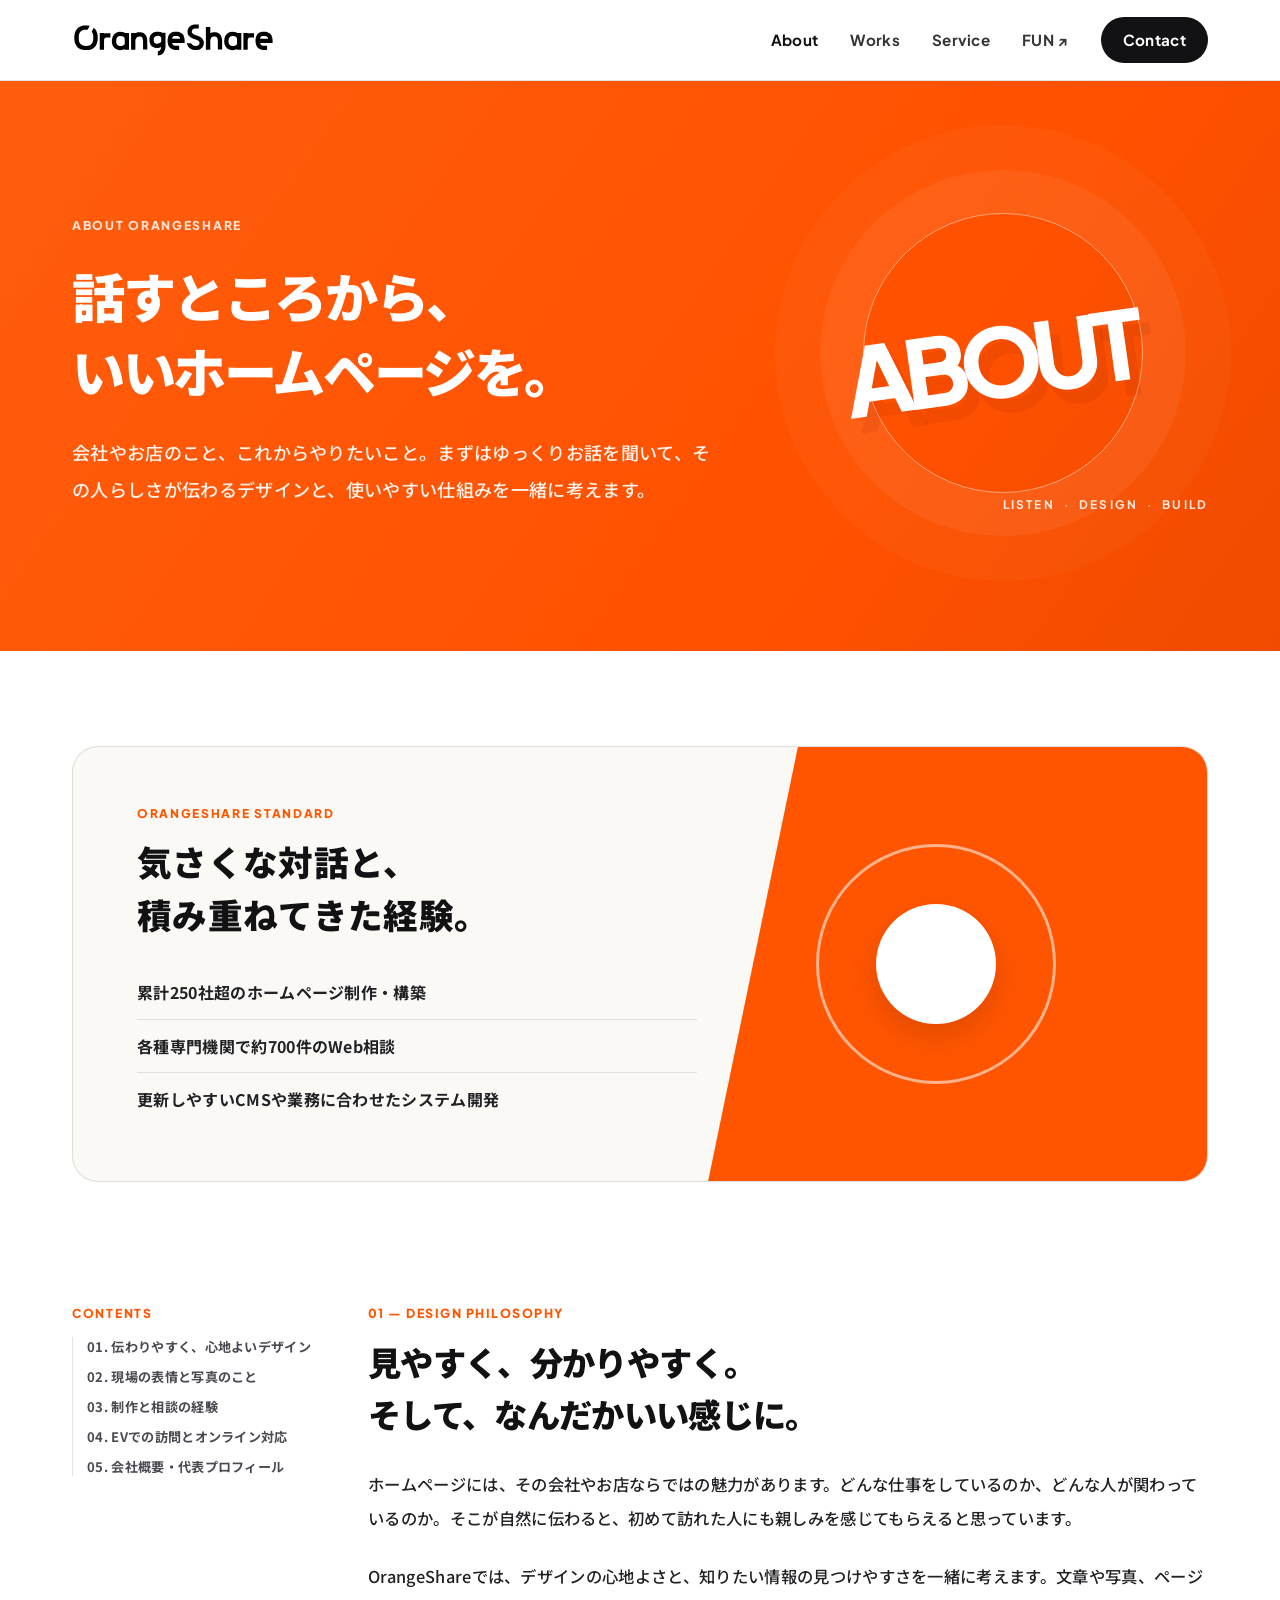
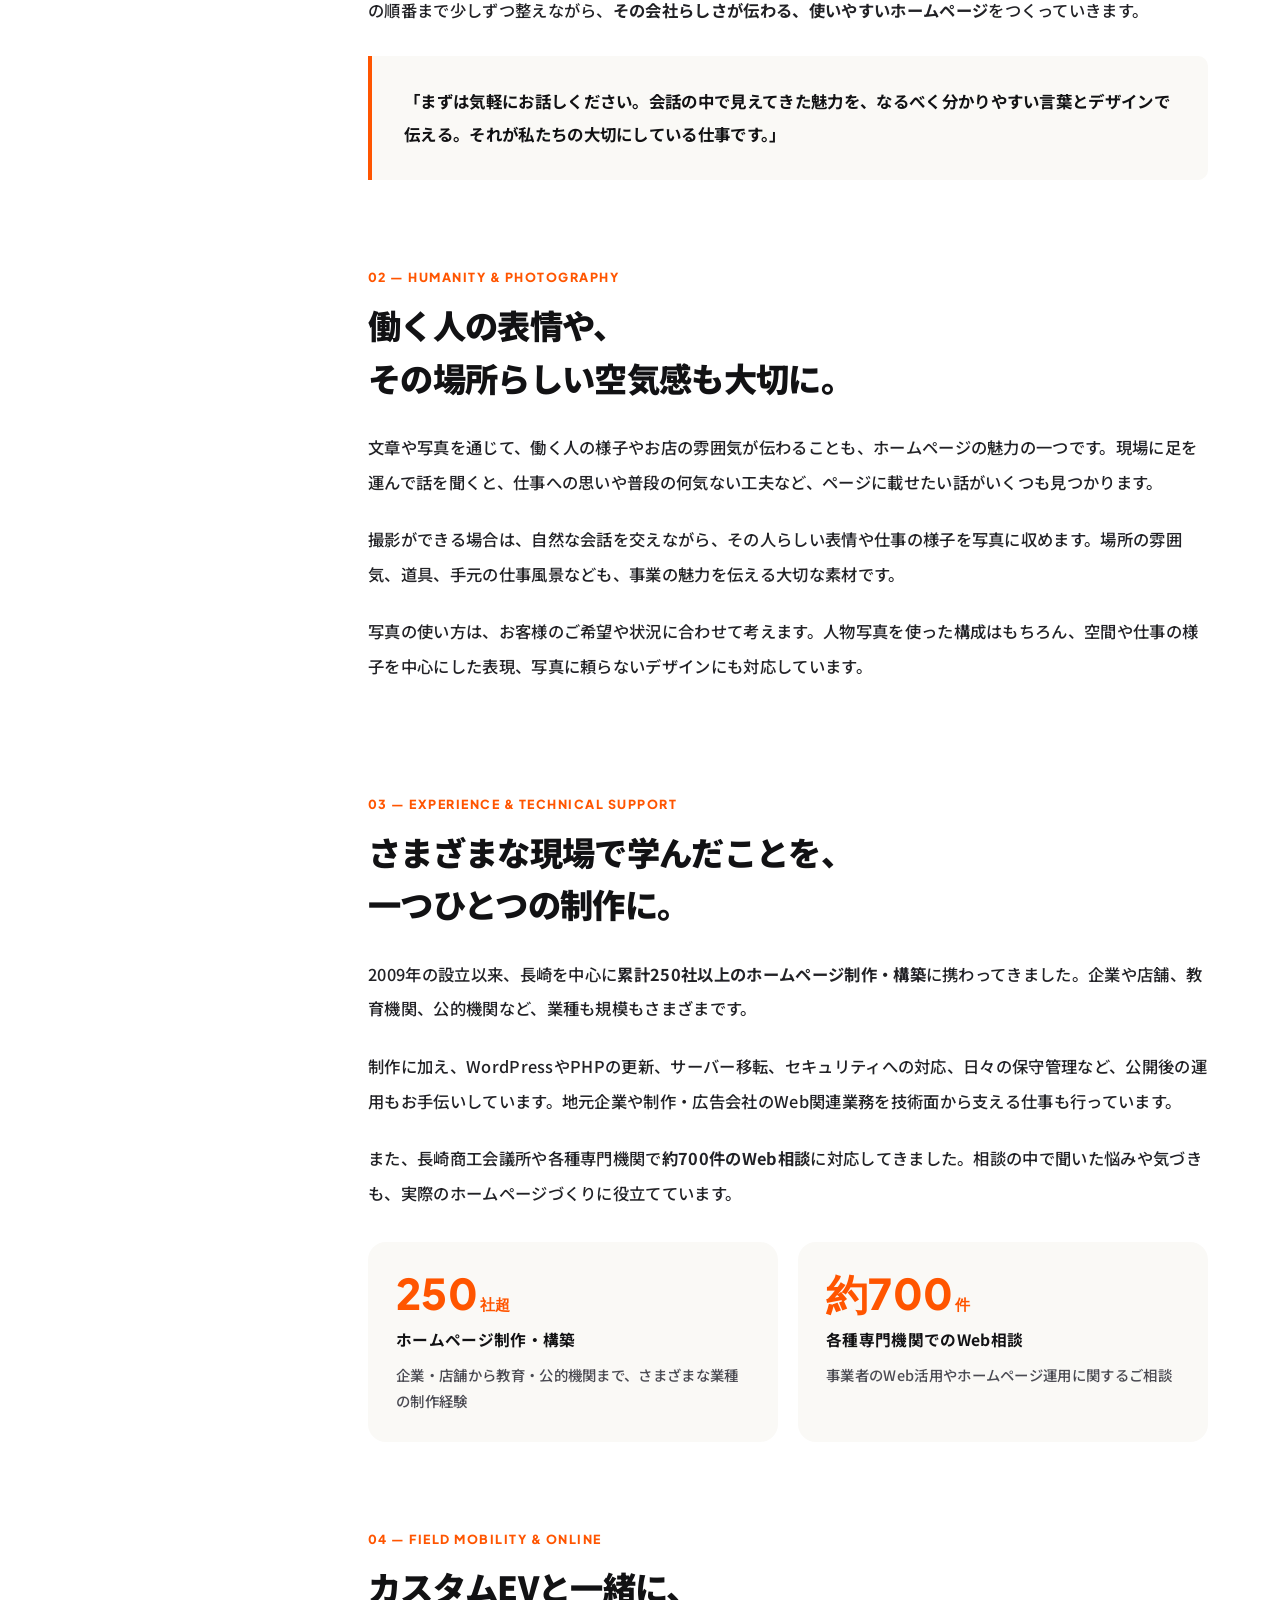
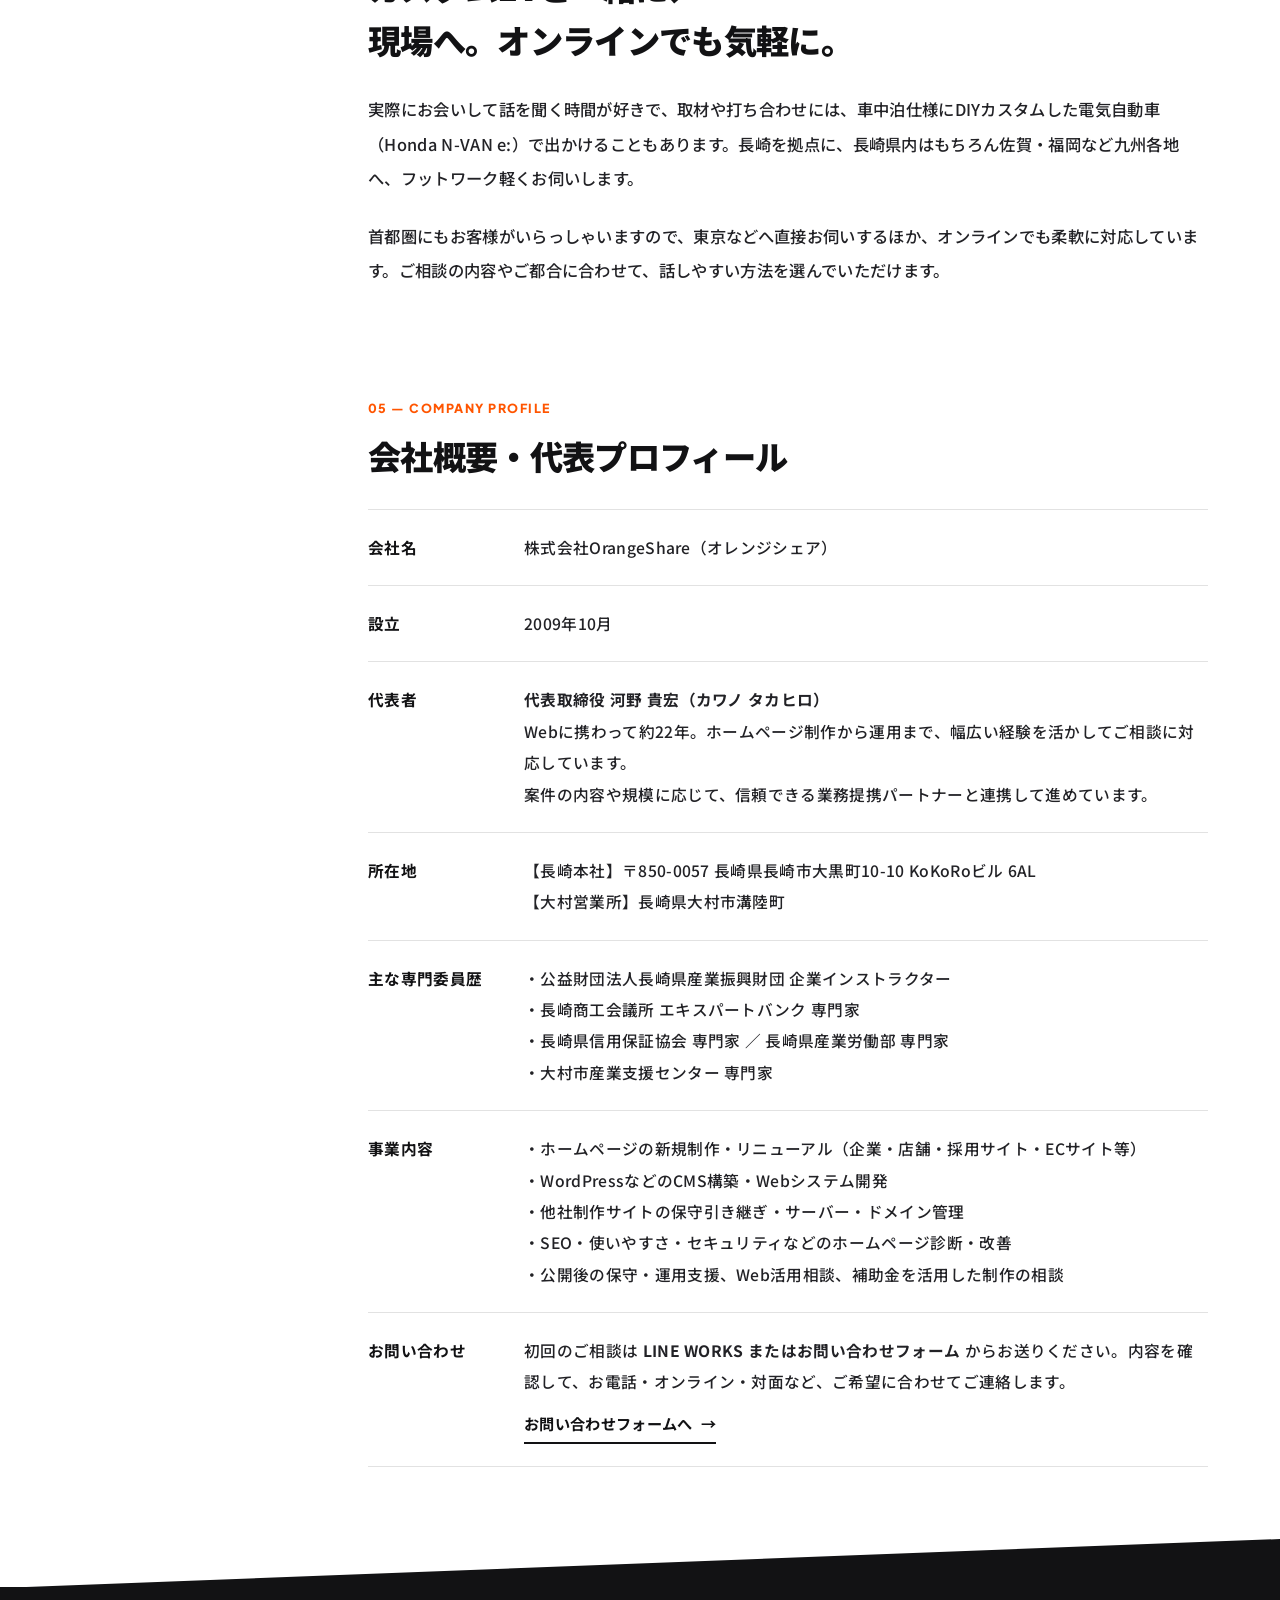
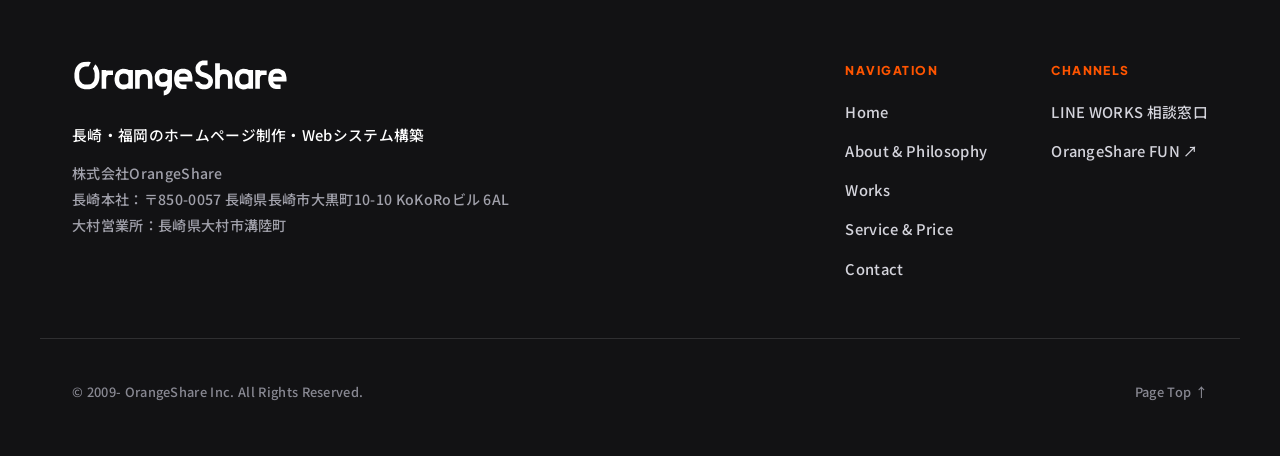
==== commit 792d7d6d: "Standardize head-office address to KoKoRo Building 6AL" ====
--- a/about.html
+++ b/about.html
@@ -170,7 +170,7 @@
         <p class="footer-tagline">長崎・福岡のホームページ制作・Webシステム構築</p>
         <p class="footer-office">
           株式会社OrangeShare<br>
-          長崎本社：〒850-0057 長崎県長崎市大黒町10-10 KoKoRo ビル 6AL 号室<br>
+          長崎本社：〒850-0057 長崎県長崎市大黒町10-10 KoKoRoビル 6AL<br>
           大村営業所：長崎県大村市溝陸町
         </p>
       </div>
--- a/css/style.css
+++ b/css/style.css
@@ -829,3 +829,71 @@
  .note-index-card h3 {font-size:1.15rem;}
  .note-index-section {padding:55px 0 75px;}
 }
+
+/* ABOUT refresh 2026-11-24: orange editorial hero, personable copy */
+.about-hero {
+  background:#ff5500;
+  background-image:linear-gradient(125deg,#ff5d0d 0%,#ff5100 68%,#f04b00 100%);
+  color:#fff; clip-path:none; padding:90px 0 100px;
+}
+.about-hero-layout {
+  display:grid;grid-template-columns:minmax(0,1.2fr) minmax(275px,.8fr);
+  gap:45px;align-items:center;min-height:380px;
+}
+.about-hero .sec-kicker {color:rgba(255,255,255,.83);margin-bottom:22px;}
+.about-hero .page-title {color:#fff;font-size:clamp(2.4rem,4.15vw,4rem);letter-spacing:-.045em;line-height:1.4;margin:0 0 27px;}
+.about-hero .page-lead {color:rgba(255,255,255,.93);font-size:1.13rem;font-weight:500;line-height:2.05;max-width:650px;}
+.about-hero-art {height:330px;display:flex;align-items:center;justify-content:center;position:relative;isolation:isolate;}
+.about-hero-art-ring {
+ position:absolute;width:280px;height:280px;border:1.5px solid rgba(255,255,255,.48);border-radius:50%;
+ box-shadow:0 0 0 43px rgba(255,255,255,.055),0 0 0 88px rgba(255,255,255,.028);
+ transform:translate(13px,-8px);
+}
+.about-hero-art-word {
+ position:relative;font:800 clamp(4.2rem,7.4vw,7.5rem)/1 'Plus Jakarta Sans',sans-serif;
+ letter-spacing:-.095em;color:#fff;transform:rotate(-8deg);
+ text-shadow:9px 16px 0 rgba(159,42,0,.13);
+}
+.about-hero-art-small {
+ position:absolute;bottom:14px;right:0;font:700 .74rem 'Plus Jakarta Sans',sans-serif;
+ letter-spacing:.18em;color:rgba(255,255,255,.88);
+}
+.about-hero-art-small i {font-style:normal;padding:0 5px;opacity:.65;}
+.about-standard-section {padding-top:95px;}
+.about-camera-card {background:#fbf9f6;gap:32px;}
+.about-camera-card .ac-left h2 {font-size:clamp(1.9rem,2.7vw,2.35rem);line-height:1.52;margin-bottom:26px;}
+.about-camera-card .ac-left ul {list-style:none;padding:0;}
+.about-camera-card .ac-left li {font-size:1rem;line-height:1.9;padding:11px 0;border-bottom:1px solid rgba(18,18,20,.1);margin:0;}
+.about-camera-card .ac-left li:last-child {border-bottom:0;}
+.about-story-section .essay-body {gap:86px;}
+.about-story-section .essay-block h2 {font-size:clamp(1.65rem,2.6vw,2.15rem);line-height:1.58;margin-bottom:26px;letter-spacing:-.02em;}
+.about-story-section .essay-block p {font-size:1.02rem;line-height:2.12;margin-bottom:23px;}
+.about-story-section .essay-quote {font-size:1.03rem;line-height:2;padding:29px 32px;}
+.about-story-section .evidence-cards {grid-template-columns:repeat(2,minmax(0,1fr));}
+.about-story-section .ev-card {padding:28px;}
+.about-story-section .ev-num {font-size:2.65rem;}
+.about-story-section .ev-card p {font-size:.9rem;line-height:1.8;margin:0;}
+.about-story-section .company-dl > div {padding:22px 0;line-height:2;}
+@media (max-width:900px) {
+ .about-hero-layout {grid-template-columns:minmax(0,1fr) 230px;gap:15px;}
+ .about-hero-art {height:280px;}
+ .about-hero-art-ring {width:210px;height:210px;}
+ .about-hero-art-word {font-size:5.2rem;}
+}
+@media (max-width:768px) {
+ .about-hero {padding:65px 0 75px;}
+ .about-hero-layout {grid-template-columns:1fr;gap:18px;min-height:0;}
+ .about-hero .page-title {font-size:clamp(2rem,7vw,3rem);}
+ .about-hero .page-lead {font-size:1rem;line-height:1.95;}
+ .about-hero-art {height:135px;justify-content:flex-end;padding-right:10%;}
+ .about-hero-art-word {font-size:4.2rem;}
+ .about-hero-art-ring {width:115px;height:115px;box-shadow:0 0 0 25px rgba(255,255,255,.04);}
+ .about-hero-art-small {font-size:.55rem;bottom:0;}
+ .about-standard-section {padding-top:60px;}
+ .about-camera-card .ac-left h2 {font-size:1.65rem;}
+ .about-camera-card .ac-left li {font-size:.91rem;}
+ .about-story-section .essay-body {gap:65px;}
+ .about-story-section .essay-block h2 {font-size:1.5rem;}
+ .about-story-section .essay-block p {font-size:.96rem;line-height:2;}
+ .about-story-section .evidence-cards {grid-template-columns:1fr;gap:12px;}
+}
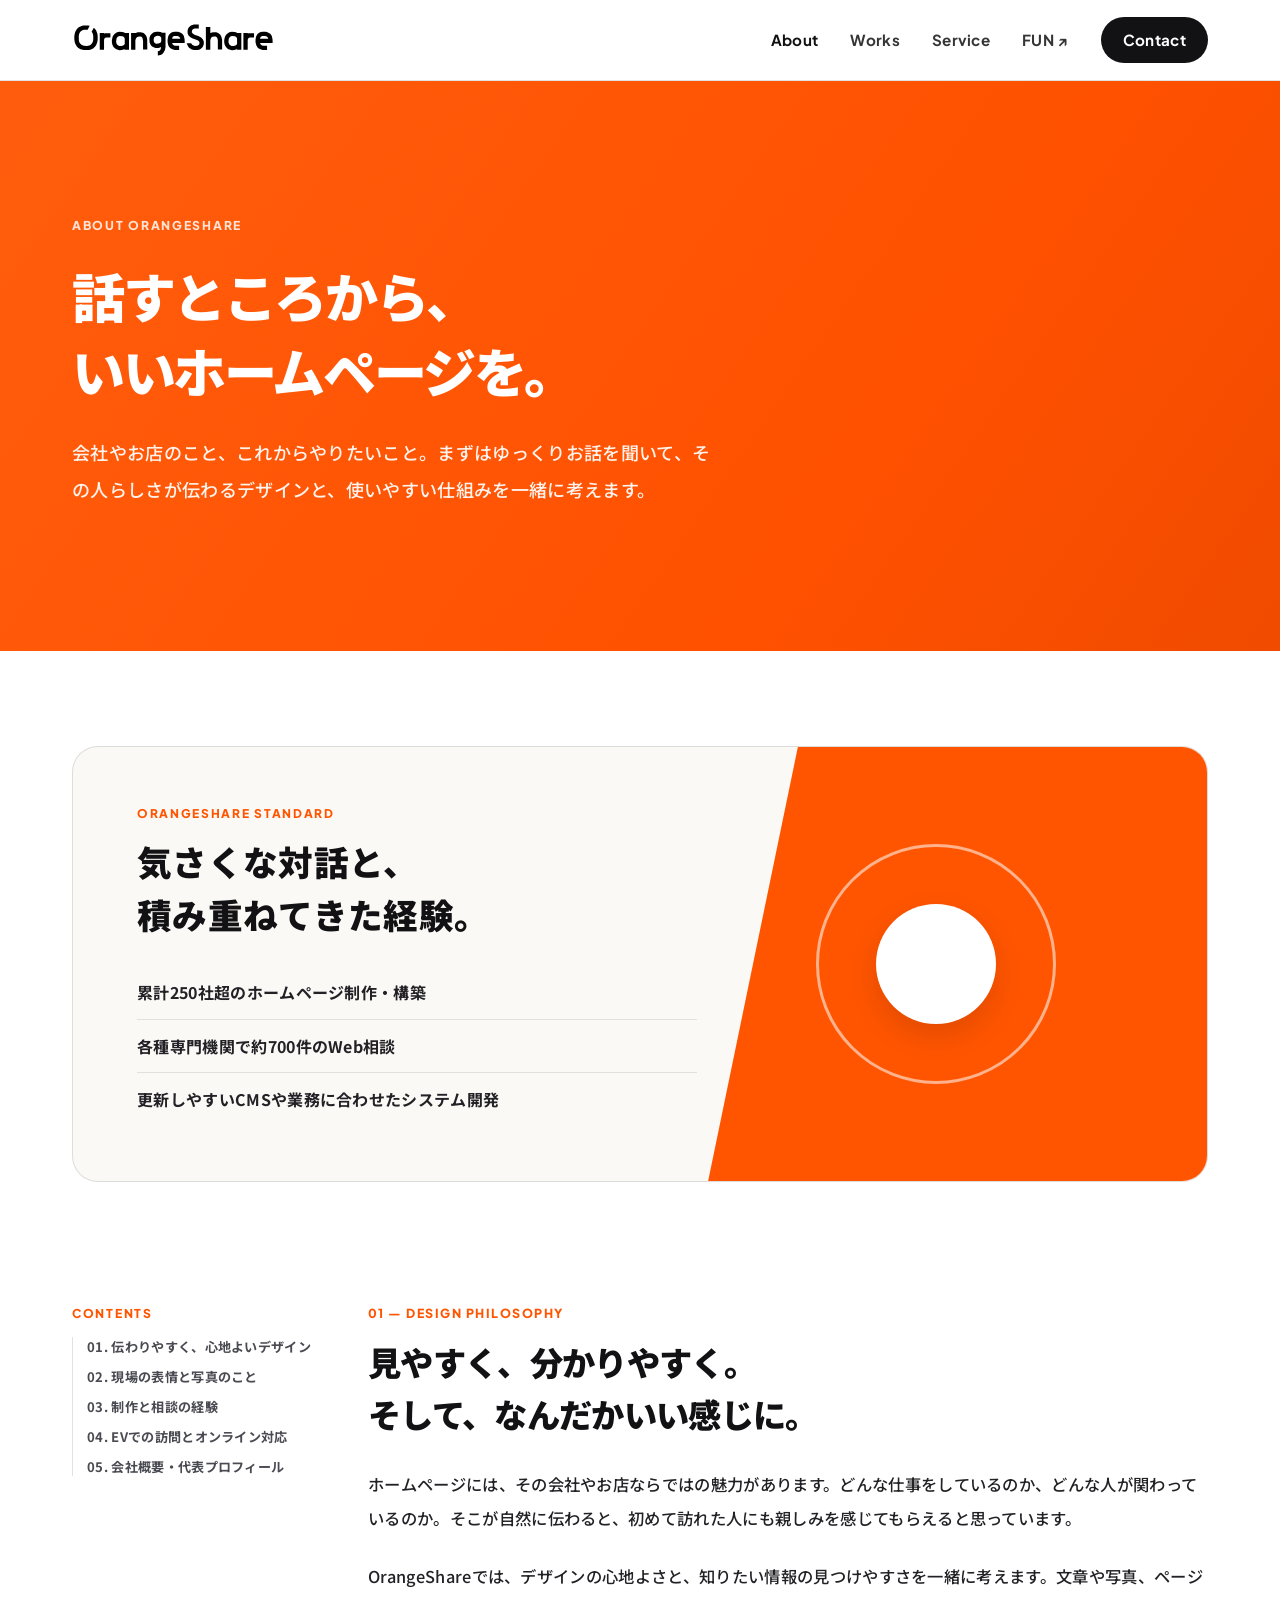
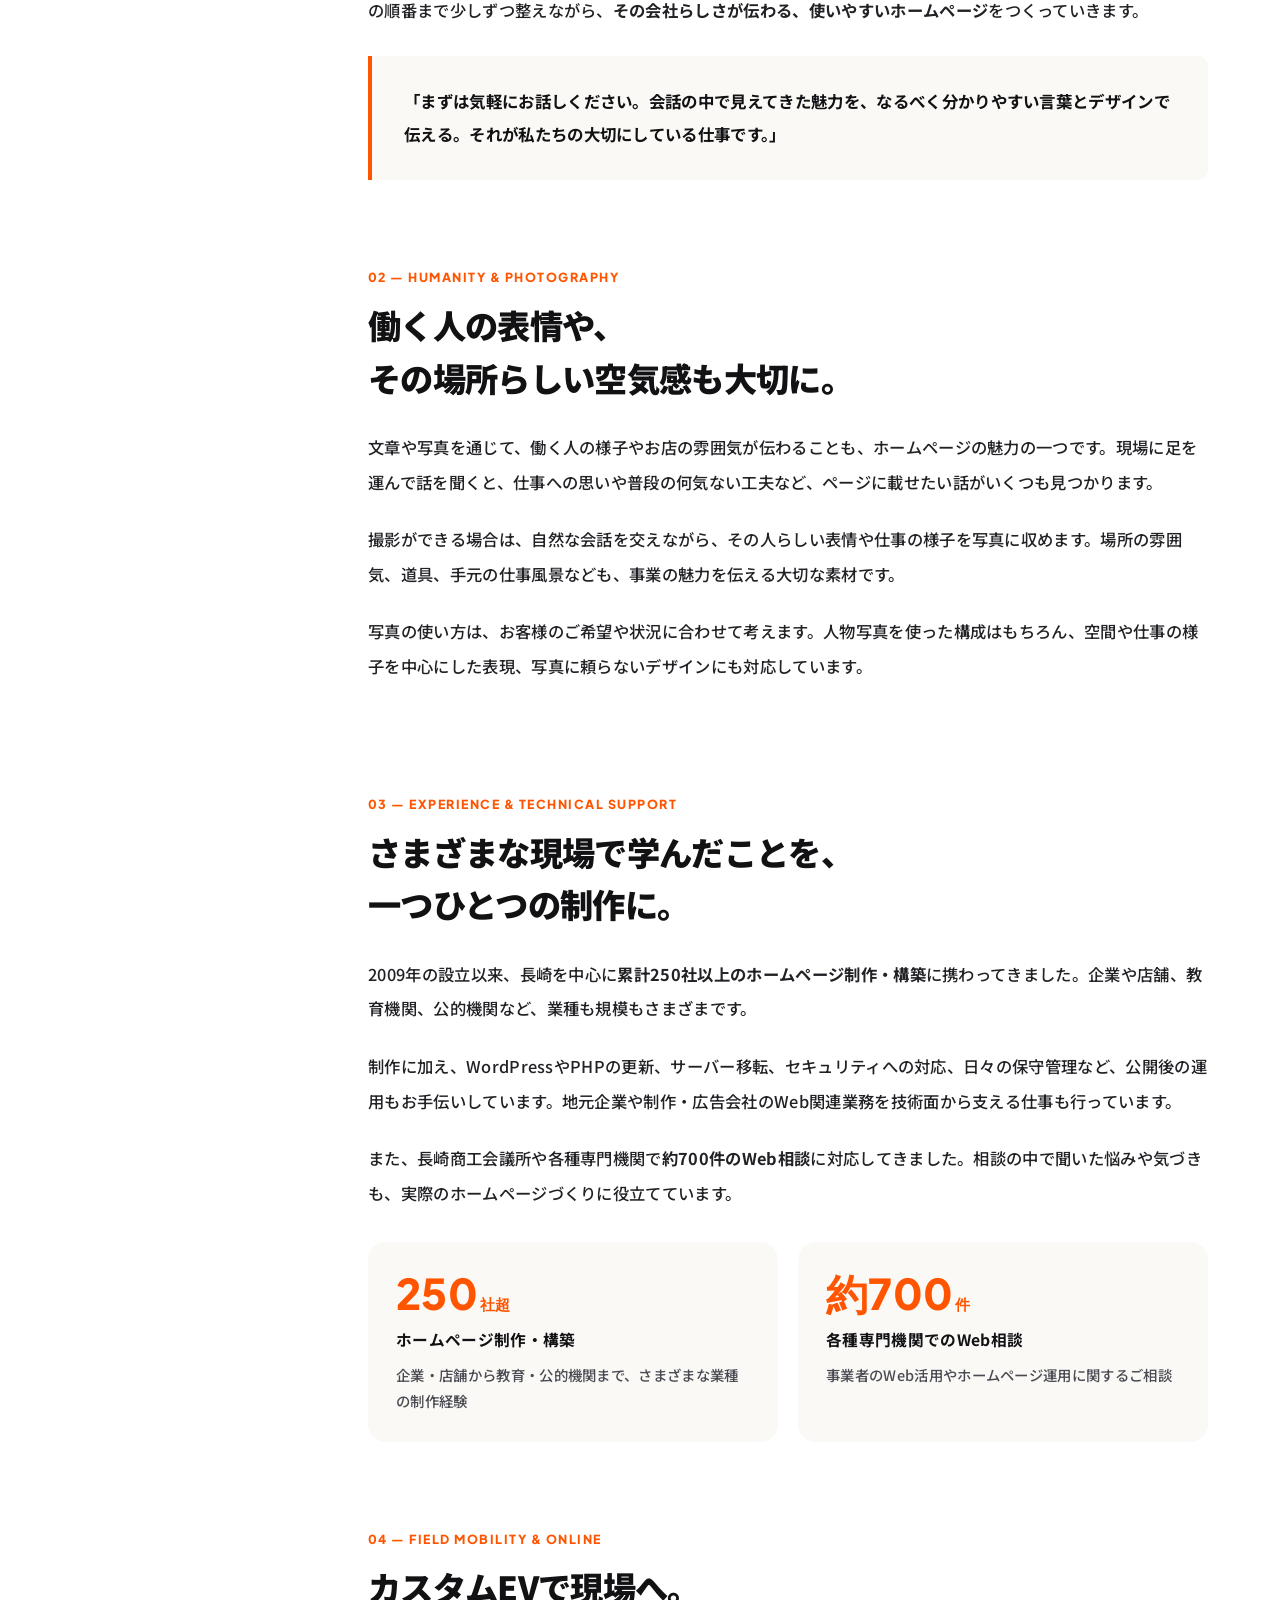
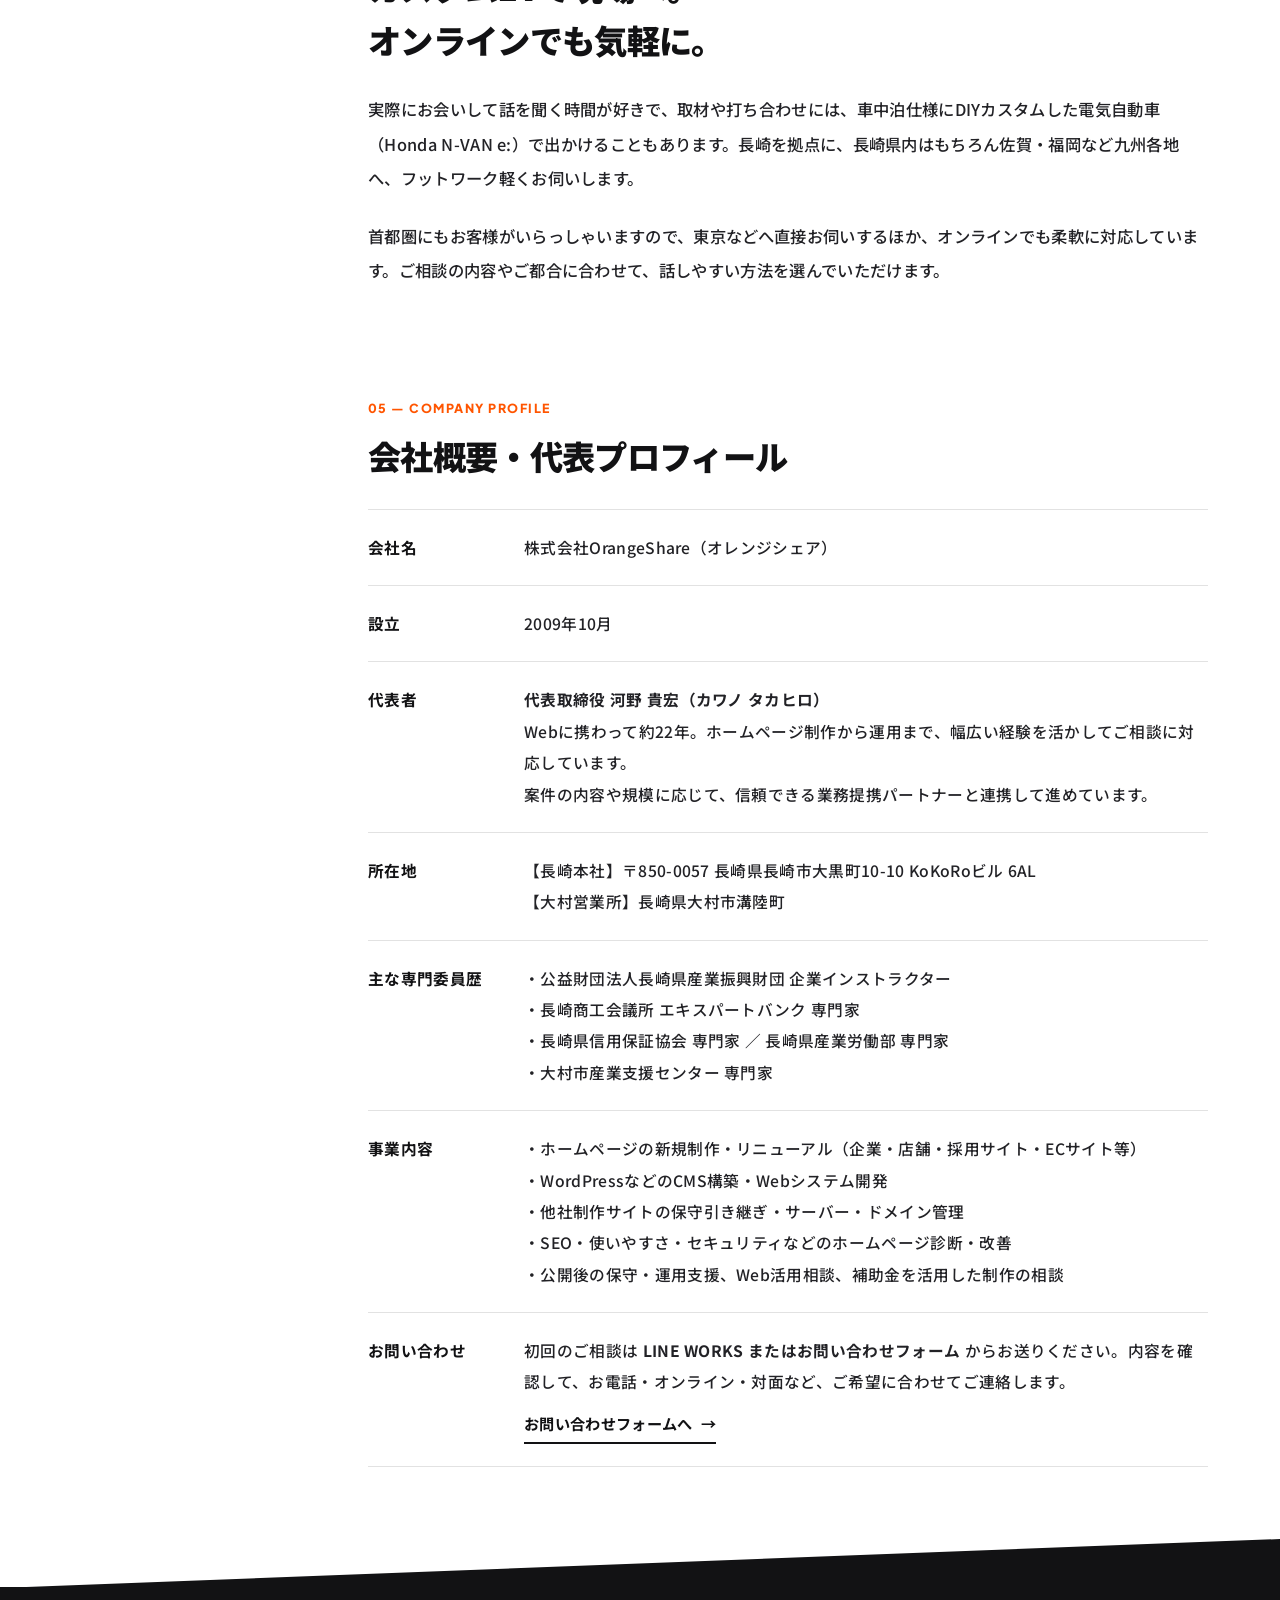
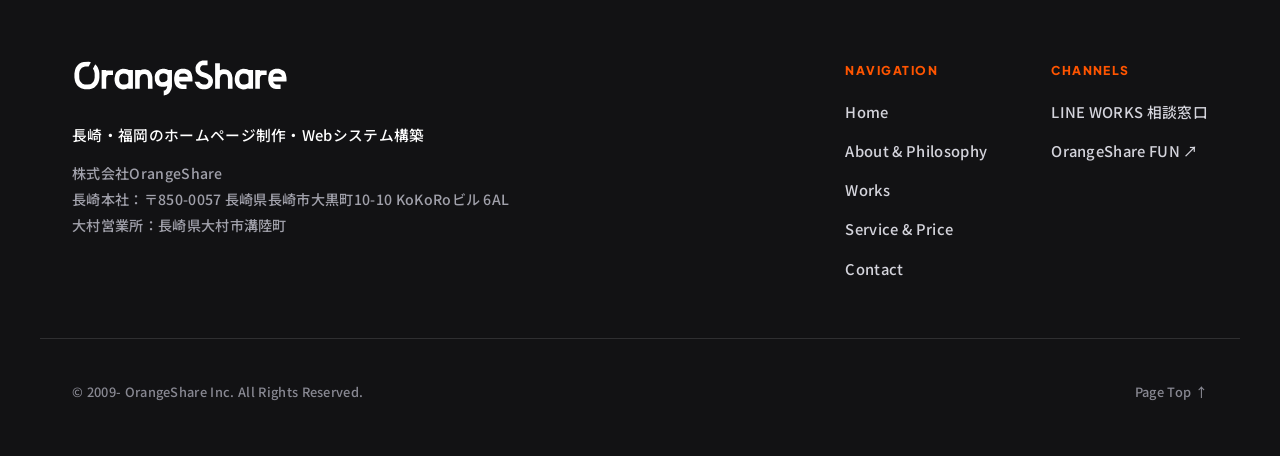
==== commit 7ae00d8a: "Unify inner page hero visual language and refine About EV heading" ====
--- a/about.html
+++ b/about.html
@@ -8,7 +8,7 @@
   <link rel="preconnect" href="https://fonts.googleapis.com">
   <link rel="preconnect" href="https://fonts.gstatic.com" crossorigin>
   <link href="https://fonts.googleapis.com/css2?family=Noto+Sans+JP:wght@400;500;700;900&family=Plus+Jakarta+Sans:wght@500;600;700;800&display=swap" rel="stylesheet">
-  <link rel="stylesheet" href="css/style.css?v=about20261124a">
+  <link rel="stylesheet" href="css/style.css?v=innerhero20261124a">
 </head>
 <body>
   <header class="site-header" id="top">
@@ -43,10 +43,12 @@
           <h1 class="page-title">話すところから、<br>いいホームページを。</h1>
           <p class="page-lead">会社やお店のこと、これからやりたいこと。まずはゆっくりお話を聞いて、その人らしさが伝わるデザインと、使いやすい仕組みを一緒に考えます。</p>
         </div>
-        <div class="about-hero-art" aria-hidden="true">
-          <div class="about-hero-art-ring"></div>
-          <span class="about-hero-art-word">ABOUT</span>
-          <span class="about-hero-art-small">LISTEN <i>·</i> DESIGN <i>·</i> BUILD</span>
+        <div class="inner-hero-visual inner-visual-about" aria-hidden="true">
+          <span class="iv-about-sheet iv-about-sheet-back"></span>
+          <span class="iv-about-sheet iv-about-sheet-front"></span>
+          <span class="iv-about-line iv-about-line-one"></span>
+          <span class="iv-about-line iv-about-line-two"></span>
+          <span class="iv-about-line iv-about-line-three"></span>
         </div>
       </div>
     </section>
@@ -113,7 +115,7 @@
 
           <article class="essay-block" id="mobility">
             <span class="essay-num">04 — FIELD MOBILITY &amp; ONLINE</span>
-            <h2>カスタムEVと一緒に、<br>現場へ。オンラインでも気軽に。</h2>
+            <h2>カスタムEVで現場へ。<br>オンラインでも気軽に。</h2>
             <p>実際にお会いして話を聞く時間が好きで、取材や打ち合わせには、車中泊仕様にDIYカスタムした電気自動車（Honda N-VAN e:）で出かけることもあります。長崎を拠点に、長崎県内はもちろん佐賀・福岡など九州各地へ、フットワーク軽くお伺いします。</p>
             <p>首都圏にもお客様がいらっしゃいますので、東京などへ直接お伺いするほか、オンラインでも柔軟に対応しています。ご相談の内容やご都合に合わせて、話しやすい方法を選んでいただけます。</p>
           </article>
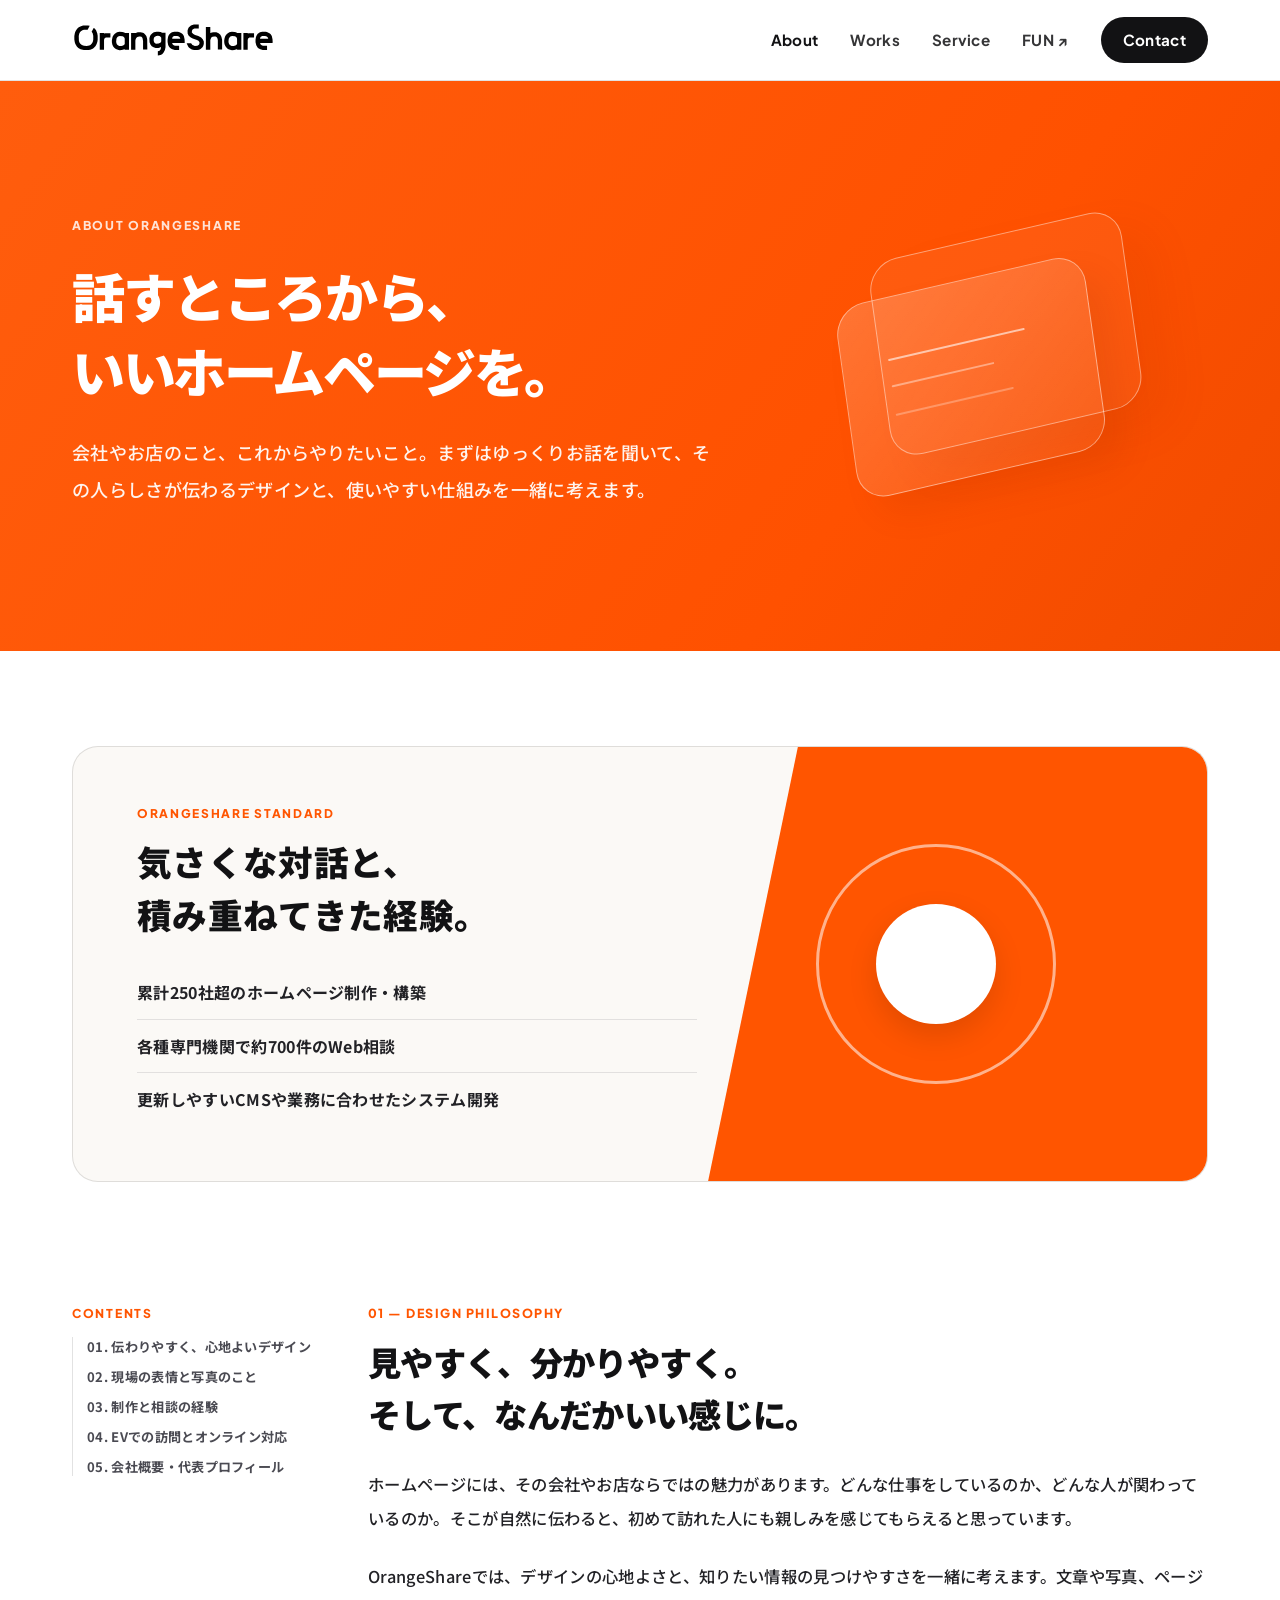
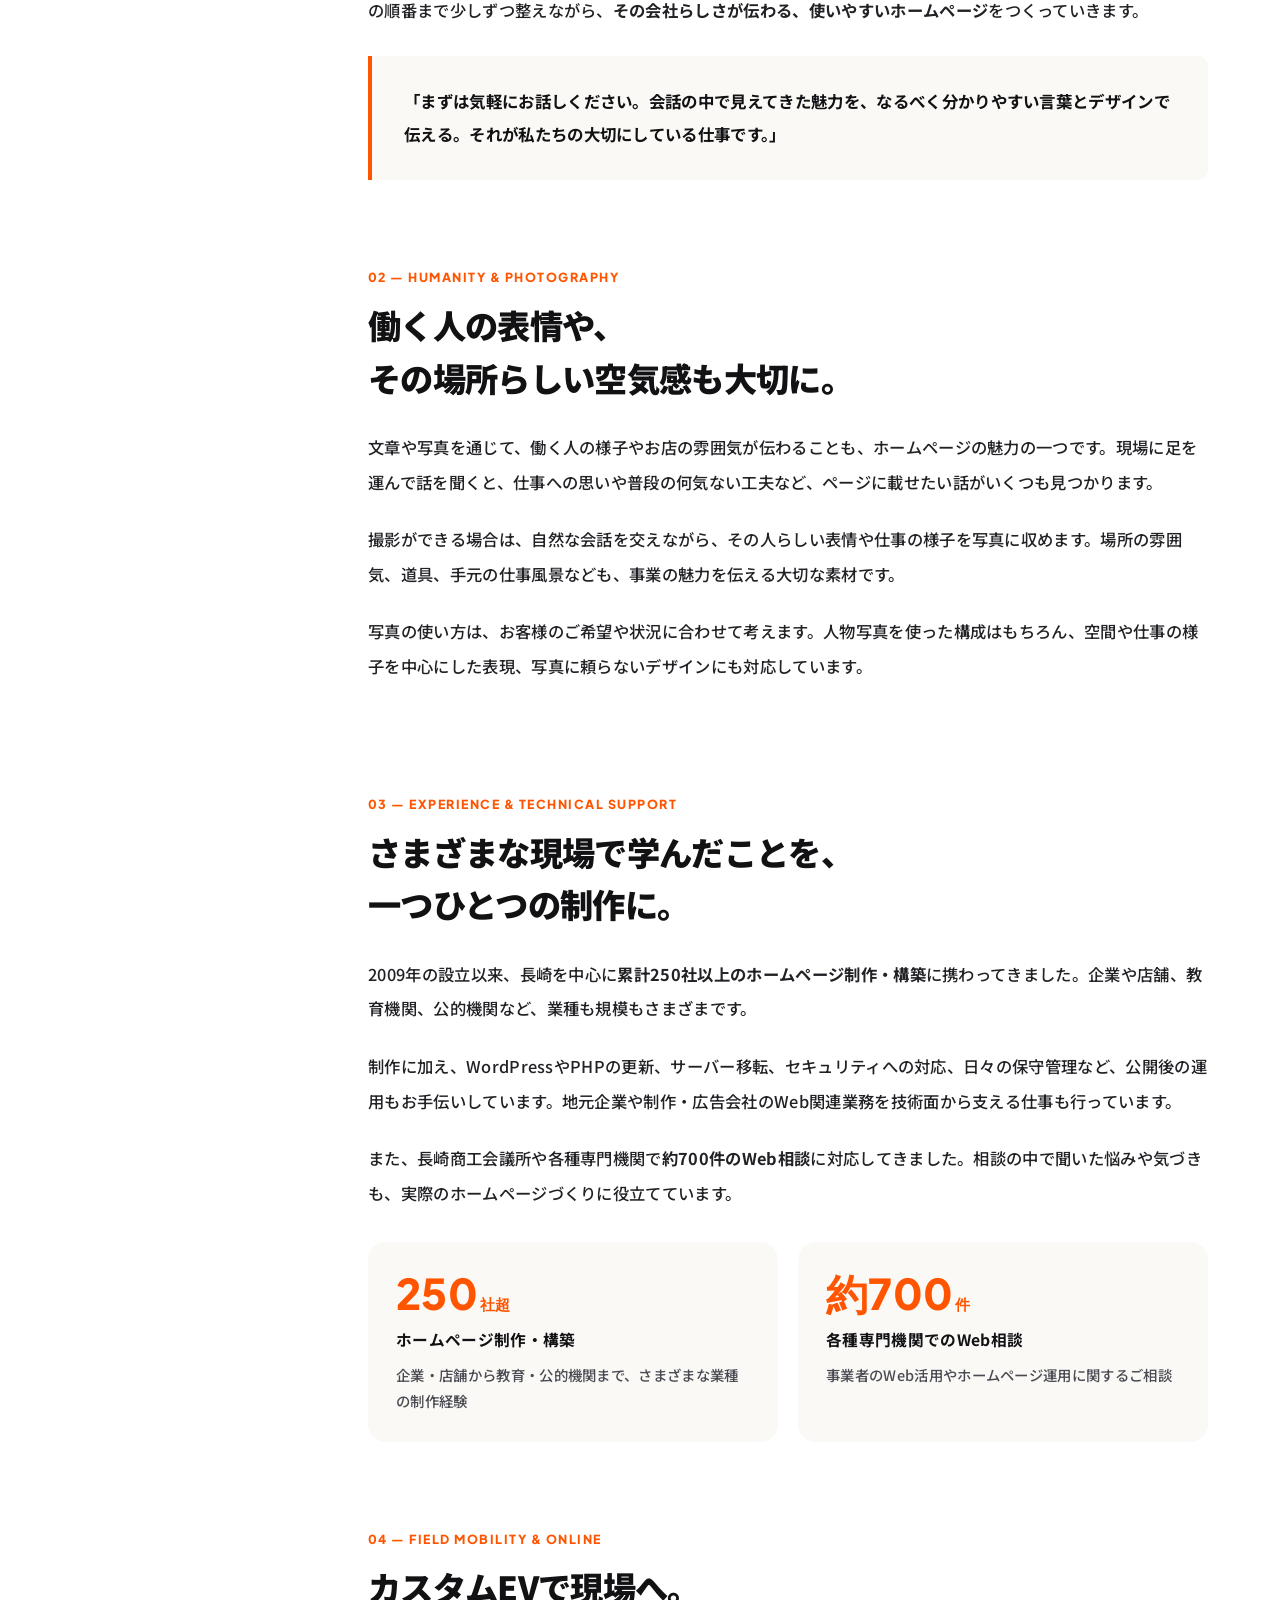
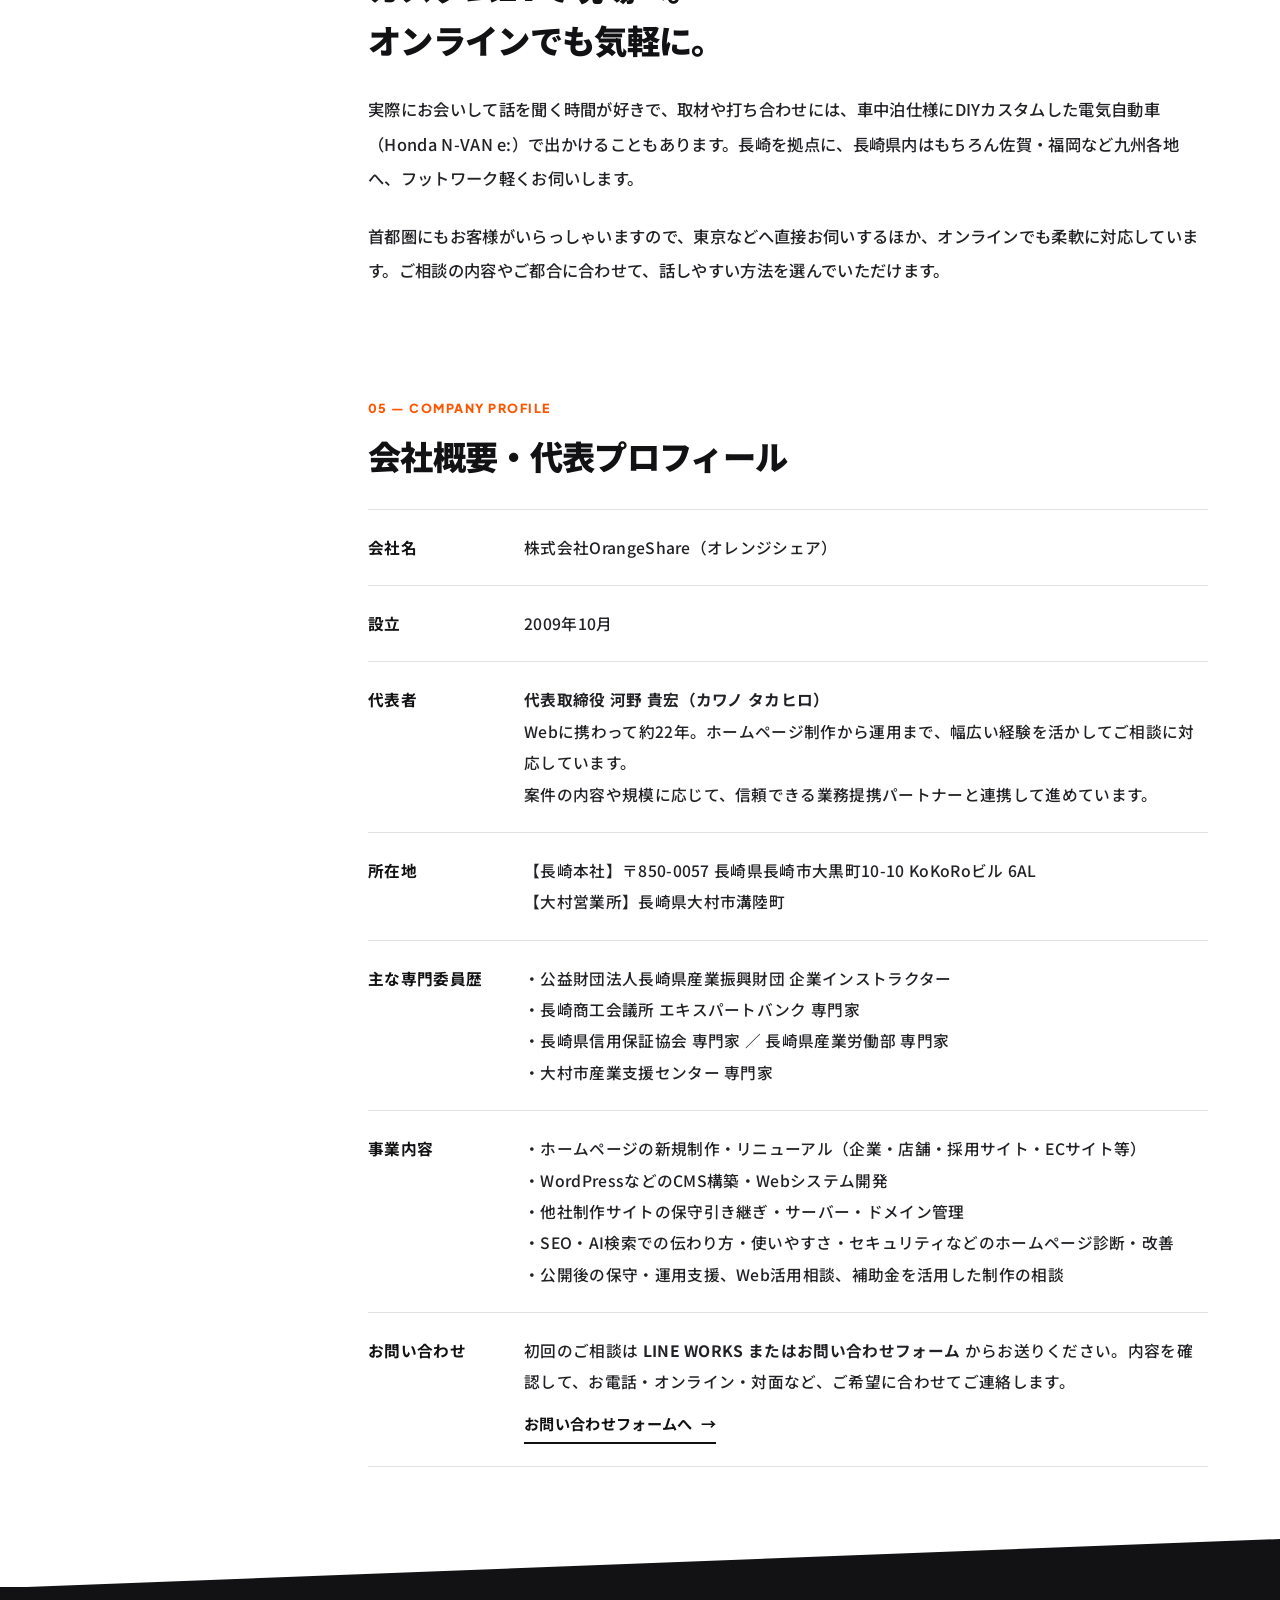
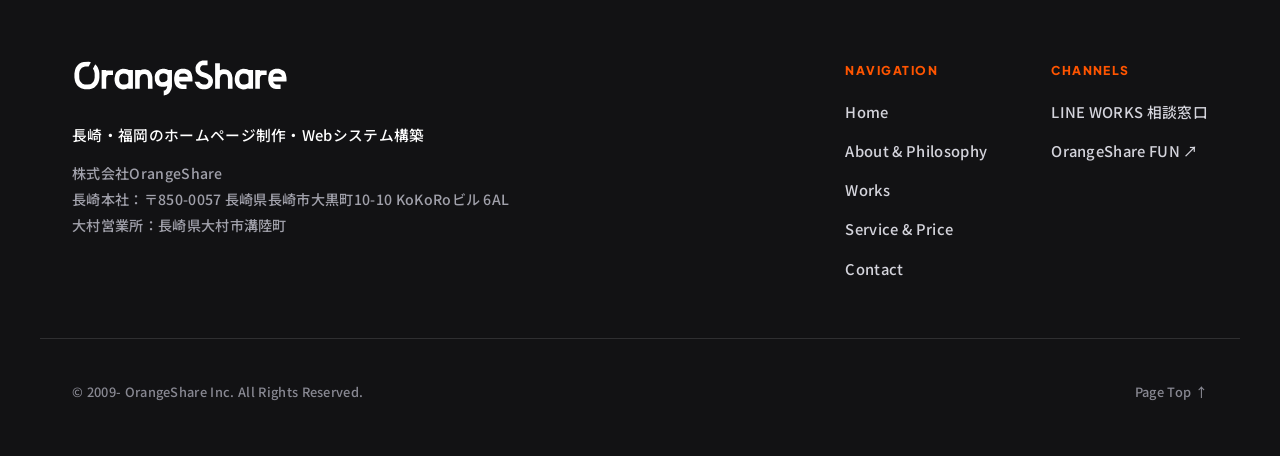
==== commit 2f056167: "Refine pricing, AI search copy and site information" ====
--- a/about.html
+++ b/about.html
@@ -8,7 +8,7 @@
   <link rel="preconnect" href="https://fonts.googleapis.com">
   <link rel="preconnect" href="https://fonts.gstatic.com" crossorigin>
   <link href="https://fonts.googleapis.com/css2?family=Noto+Sans+JP:wght@400;500;700;900&family=Plus+Jakarta+Sans:wght@500;600;700;800&display=swap" rel="stylesheet">
-  <link rel="stylesheet" href="css/style.css?v=innerhero20261124a">
+  <link rel="stylesheet" href="css/style.css?v=polish20261124b">
 </head>
 <body>
   <header class="site-header" id="top">
@@ -145,7 +145,7 @@
                 ・ホームページの新規制作・リニューアル（企業・店舗・採用サイト・ECサイト等）<br>
                 ・WordPressなどのCMS構築・Webシステム開発<br>
                 ・他社制作サイトの保守引き継ぎ・サーバー・ドメイン管理<br>
-                ・SEO・使いやすさ・セキュリティなどのホームページ診断・改善<br>
+                ・SEO・AI検索での伝わり方・使いやすさ・セキュリティなどのホームページ診断・改善<br>
                 ・公開後の保守・運用支援、Web活用相談、補助金を活用した制作の相談
               </dd></div>
               <div><dt>お問い合わせ</dt><dd>
--- a/css/style.css
+++ b/css/style.css
@@ -897,3 +897,45 @@
  .about-story-section .essay-block p {font-size:.96rem;line-height:2;}
  .about-story-section .evidence-cards {grid-template-columns:1fr;gap:12px;}
 }
+
+/* 2026-11-24 consistent editorial inner-page heroes */
+.inner-page-hero {overflow:hidden;}
+.inner-page-hero .about-hero-layout {grid-template-columns:minmax(0,1.3fr) minmax(260px,.7fr);}
+.inner-page-hero .about-hero-copy {position:relative;z-index:2;}
+.inner-page-hero .page-title {font-size:clamp(2.1rem,3.6vw,3.4rem);}
+.inner-page-hero .page-lead {max-width:640px;}
+.inner-hero-visual {position:relative;height:310px;max-width:390px;width:100%;justify-self:center;isolation:isolate;}
+/* ABOUT: gentle layered paper / glass shapes, without circles or lettering */
+.about-hero .inner-visual-about {transform:rotate(-8deg);}
+.iv-about-sheet {position:absolute;border:1.5px solid rgba(255,255,255,.43);border-radius:30px;transform:skewY(-5deg);}
+.iv-about-sheet-back {width:66%;height:64%;left:22%;top:10%;background:rgba(255,255,255,.055);box-shadow:28px 24px 42px rgba(149,37,0,.08);}
+.iv-about-sheet-front {width:65%;height:63%;left:12%;top:23%;background:linear-gradient(140deg,rgba(255,255,255,.2),rgba(255,255,255,.055));box-shadow:18px 22px 32px rgba(149,37,0,.1);}
+.iv-about-line {position:absolute;left:24%;width:36%;height:2px;border-radius:4px;background:rgba(255,255,255,.6);transform:rotate(-5deg);}
+.iv-about-line-one {top:43%}.iv-about-line-two {top:52%;width:27%;opacity:.67}.iv-about-line-three {top:61%;width:31%;opacity:.45}
+/* WORKS: former ABOUT rings, now framing subtle stacked project previews */
+.inner-visual-works::before {content:"";position:absolute;width:240px;height:240px;border:1.5px solid rgba(255,255,255,.42);border-radius:50%;top:30px;left:52px;box-shadow:0 0 0 43px rgba(255,255,255,.05),0 0 0 77px rgba(255,255,255,.022);}
+.iv-work-window {position:absolute;display:block;border:1px solid rgba(255,255,255,.5);border-radius:14px;box-shadow:10px 16px 30px rgba(140,31,0,.12);}
+.iv-work-window-back {width:180px;height:133px;left:45%;top:14%;transform:rotate(12deg);background:rgba(255,255,255,.13);}
+.iv-work-window-middle {width:174px;height:135px;left:17%;top:37%;transform:rotate(-12deg);background:rgba(255,255,255,.16);}
+.iv-work-window-front {width:187px;height:140px;left:28%;top:28%;transform:rotate(3deg);background:rgba(255,255,255,.21);padding:22px;}
+.iv-work-window-front i {display:block;height:8px;width:75%;border-radius:12px;background:rgba(255,255,255,.64);margin:0 0 14px;}
+.iv-work-window-front i:nth-child(2){width:52%;opacity:.58}.iv-work-window-front i:nth-child(3){width:68%;opacity:.4}
+/* SERVICE: arranged, connected points suggesting modular solutions */
+.iv-service-track {position:absolute;left:16%;top:47%;width:69%;height:2px;background:rgba(255,255,255,.43);transform:rotate(-27deg);}
+.iv-service-node {position:absolute;width:98px;height:75px;display:block;border:1.5px solid rgba(255,255,255,.49);border-radius:19px;background:linear-gradient(140deg,rgba(255,255,255,.22),rgba(255,255,255,.08));box-shadow:12px 18px 27px rgba(150,42,0,.1);}
+.iv-node-1{left:8%;top:56%;transform:rotate(-13deg)}.iv-node-2{left:31%;top:32%;transform:rotate(6deg)}.iv-node-3{left:60%;top:14%;transform:rotate(-9deg)}.iv-node-4{left:63%;top:63%;width:66px;height:53px;opacity:.67;transform:rotate(10deg)}
+/* CONTACT: understated conversation card */
+.iv-contact-card{position:absolute;display:block;border:1.5px solid rgba(255,255,255,.49);border-radius:24px;}
+.iv-contact-card-back{width:66%;height:57%;top:12%;left:27%;transform:rotate(10deg);background:rgba(255,255,255,.09);}
+.iv-contact-card-front{width:68%;height:61%;top:28%;left:12%;transform:rotate(-7deg);background:linear-gradient(135deg,rgba(255,255,255,.21),rgba(255,255,255,.06));box-shadow:16px 21px 34px rgba(148,42,0,.11);padding:32px;}
+.iv-contact-card-front i{display:block;width:80%;height:9px;border-radius:10px;background:rgba(255,255,255,.58);margin-bottom:18px;}
+.iv-contact-card-front i:nth-child(2){width:55%;opacity:.67}.iv-contact-card-front i:nth-child(3){width:66%;opacity:.45}
+.iv-contact-tail{position:absolute;bottom:11%;left:19%;width:40px;height:24px;border-left:1.5px solid rgba(255,255,255,.44);transform:skew(-31deg);opacity:.75}
+.works-filter-wrap{margin:-5px 0 42px;}
+.works-filter-wrap .filter-bar{margin-top:0;}
+@media(max-width:768px){
+ .inner-page-hero .about-hero-layout {grid-template-columns:1fr;gap:0;}
+ .inner-page-hero .inner-hero-visual,.about-hero .inner-visual-about {height:135px;width:200px;max-width:100%;justify-self:end;margin-top:14px;transform:scale(.7);transform-origin:right center;}
+ .inner-visual-works::before{width:155px;height:155px;left:35px;top:0;box-shadow:0 0 0 26px rgba(255,255,255,.045);}
+ .works-filter-wrap{margin:0 0 28px;}
+}
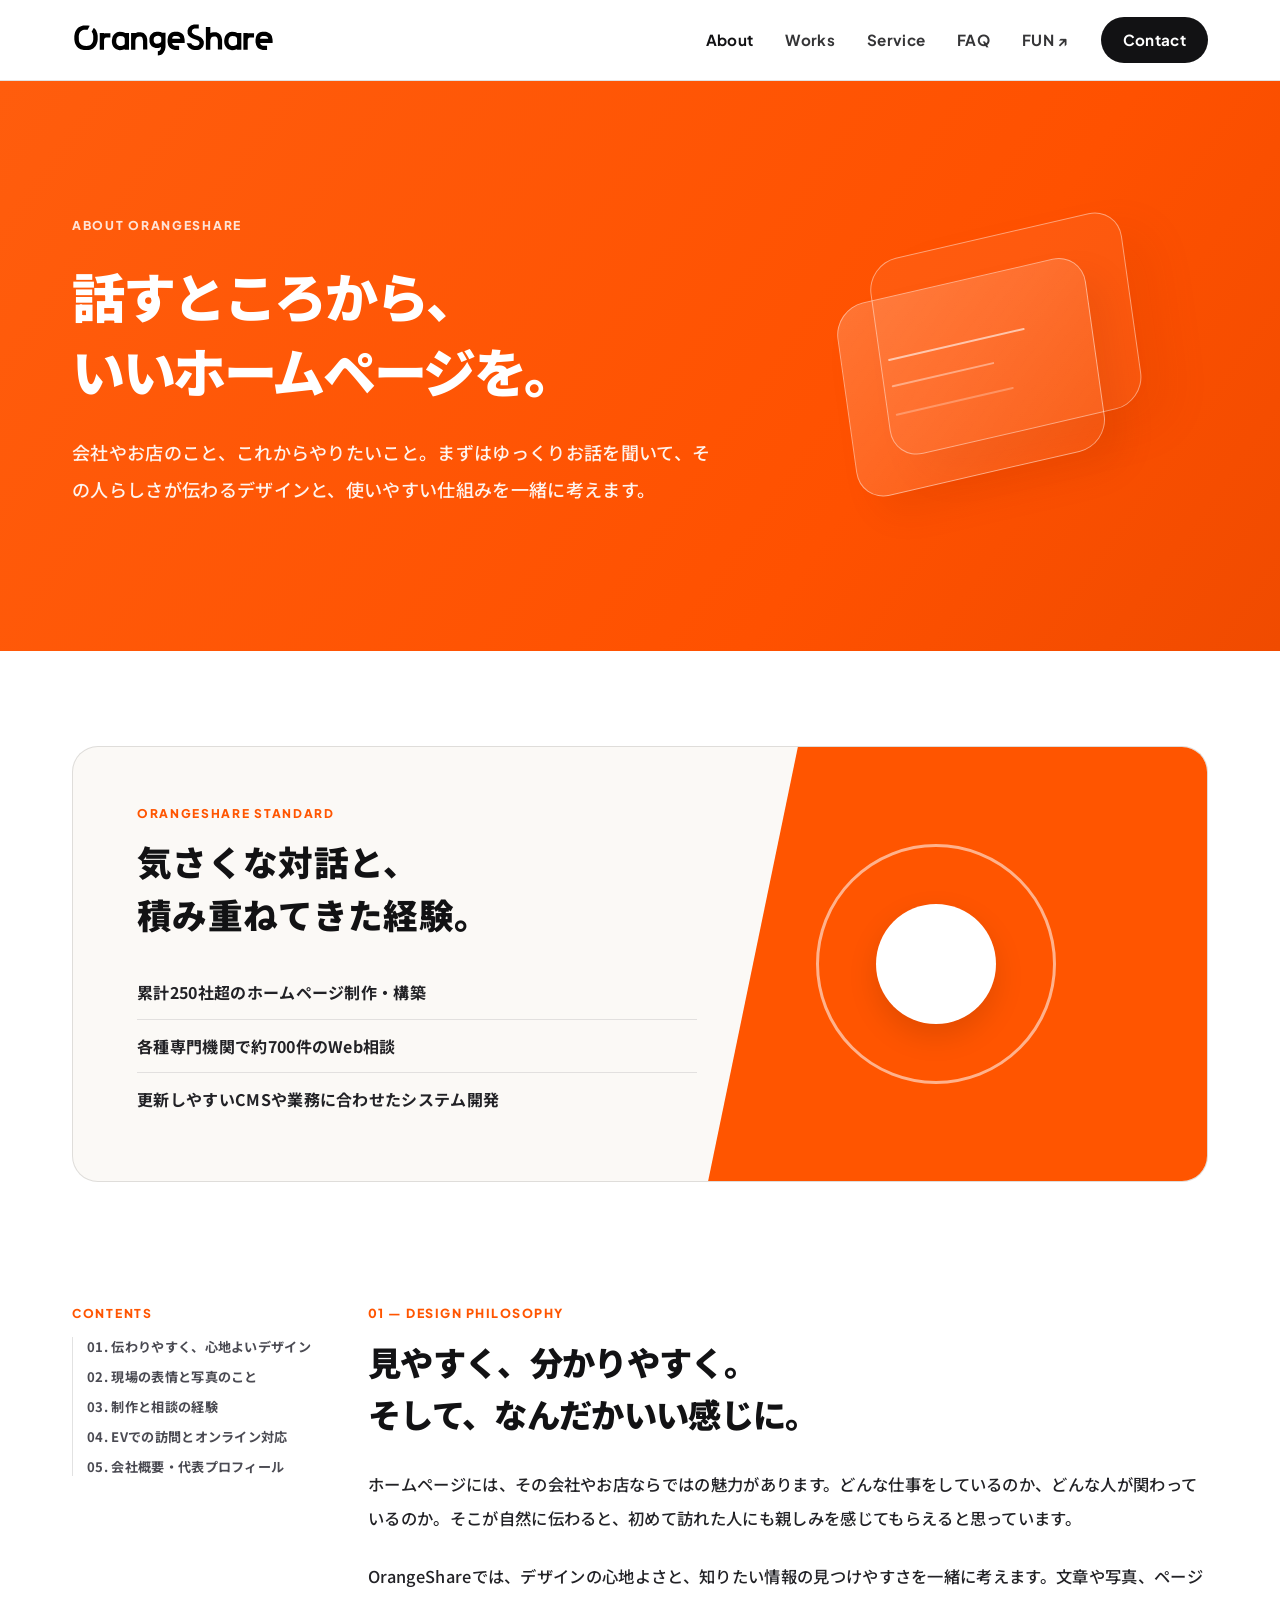
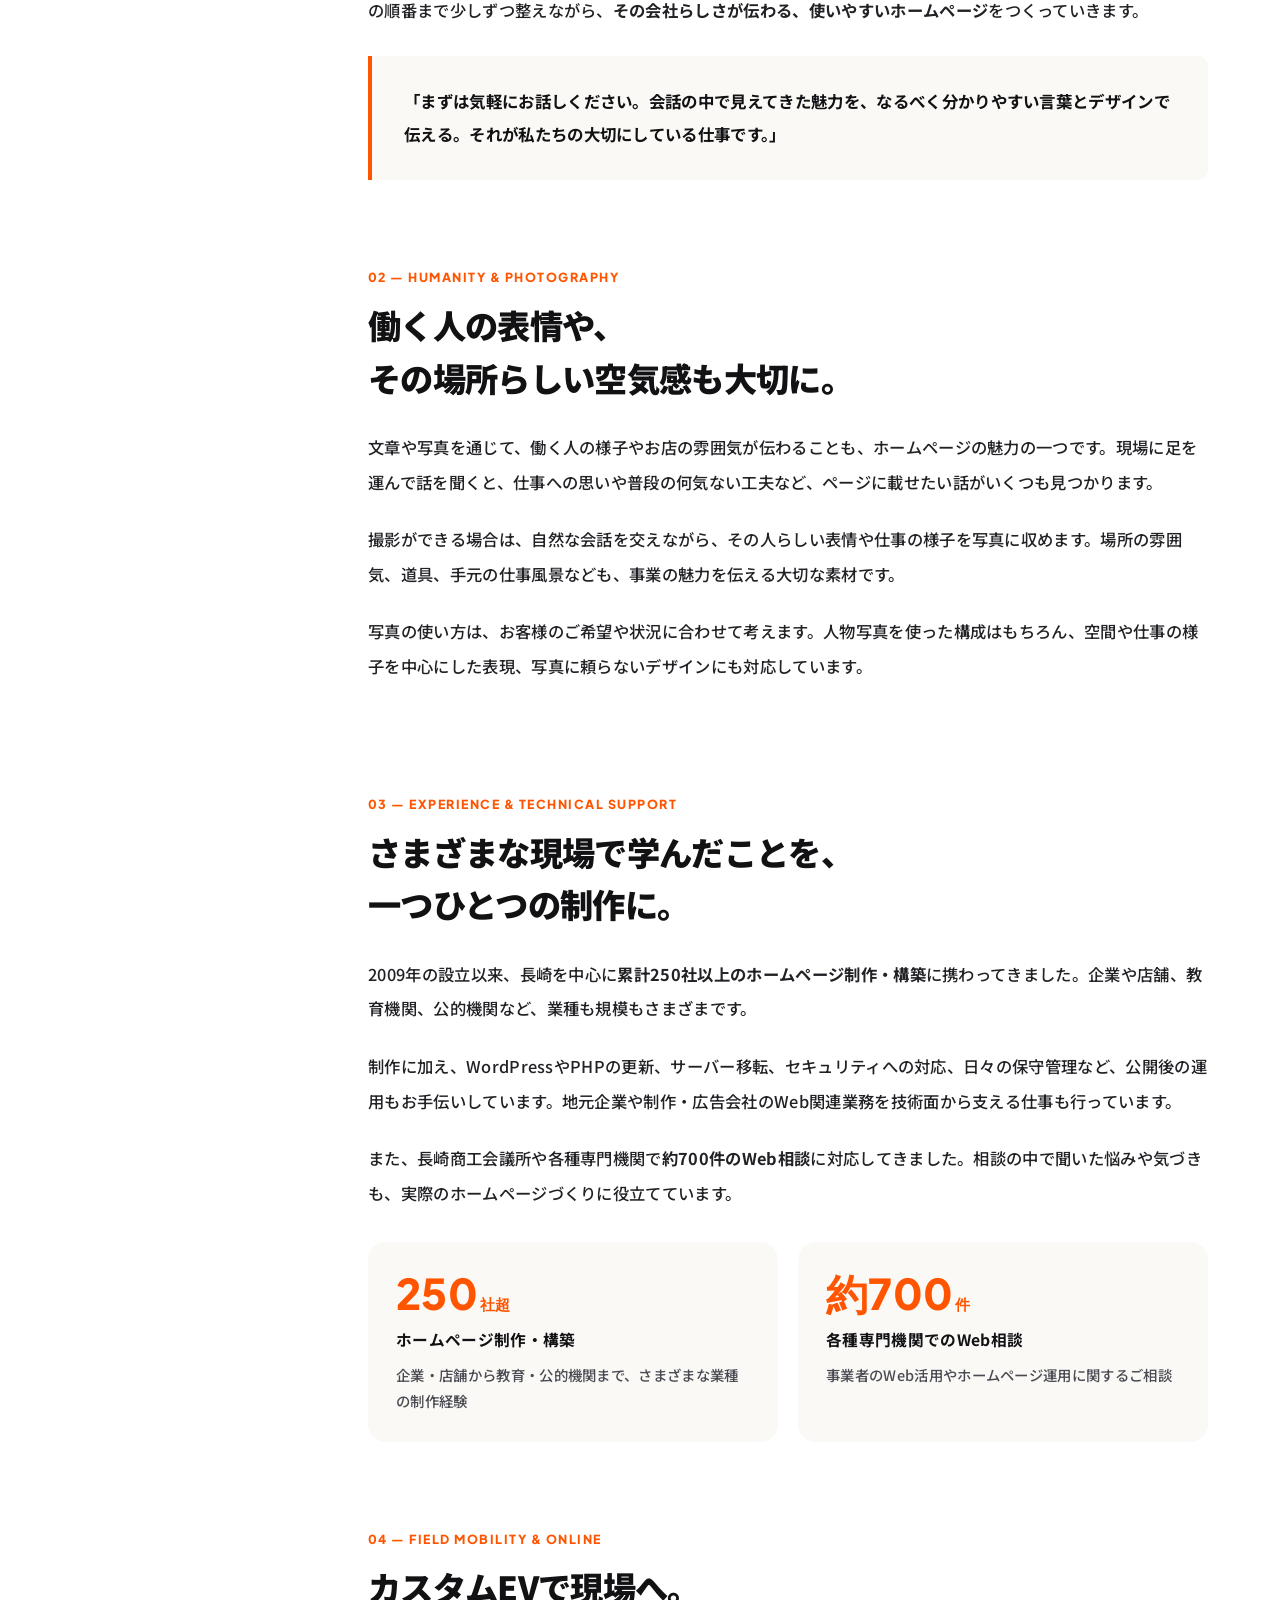
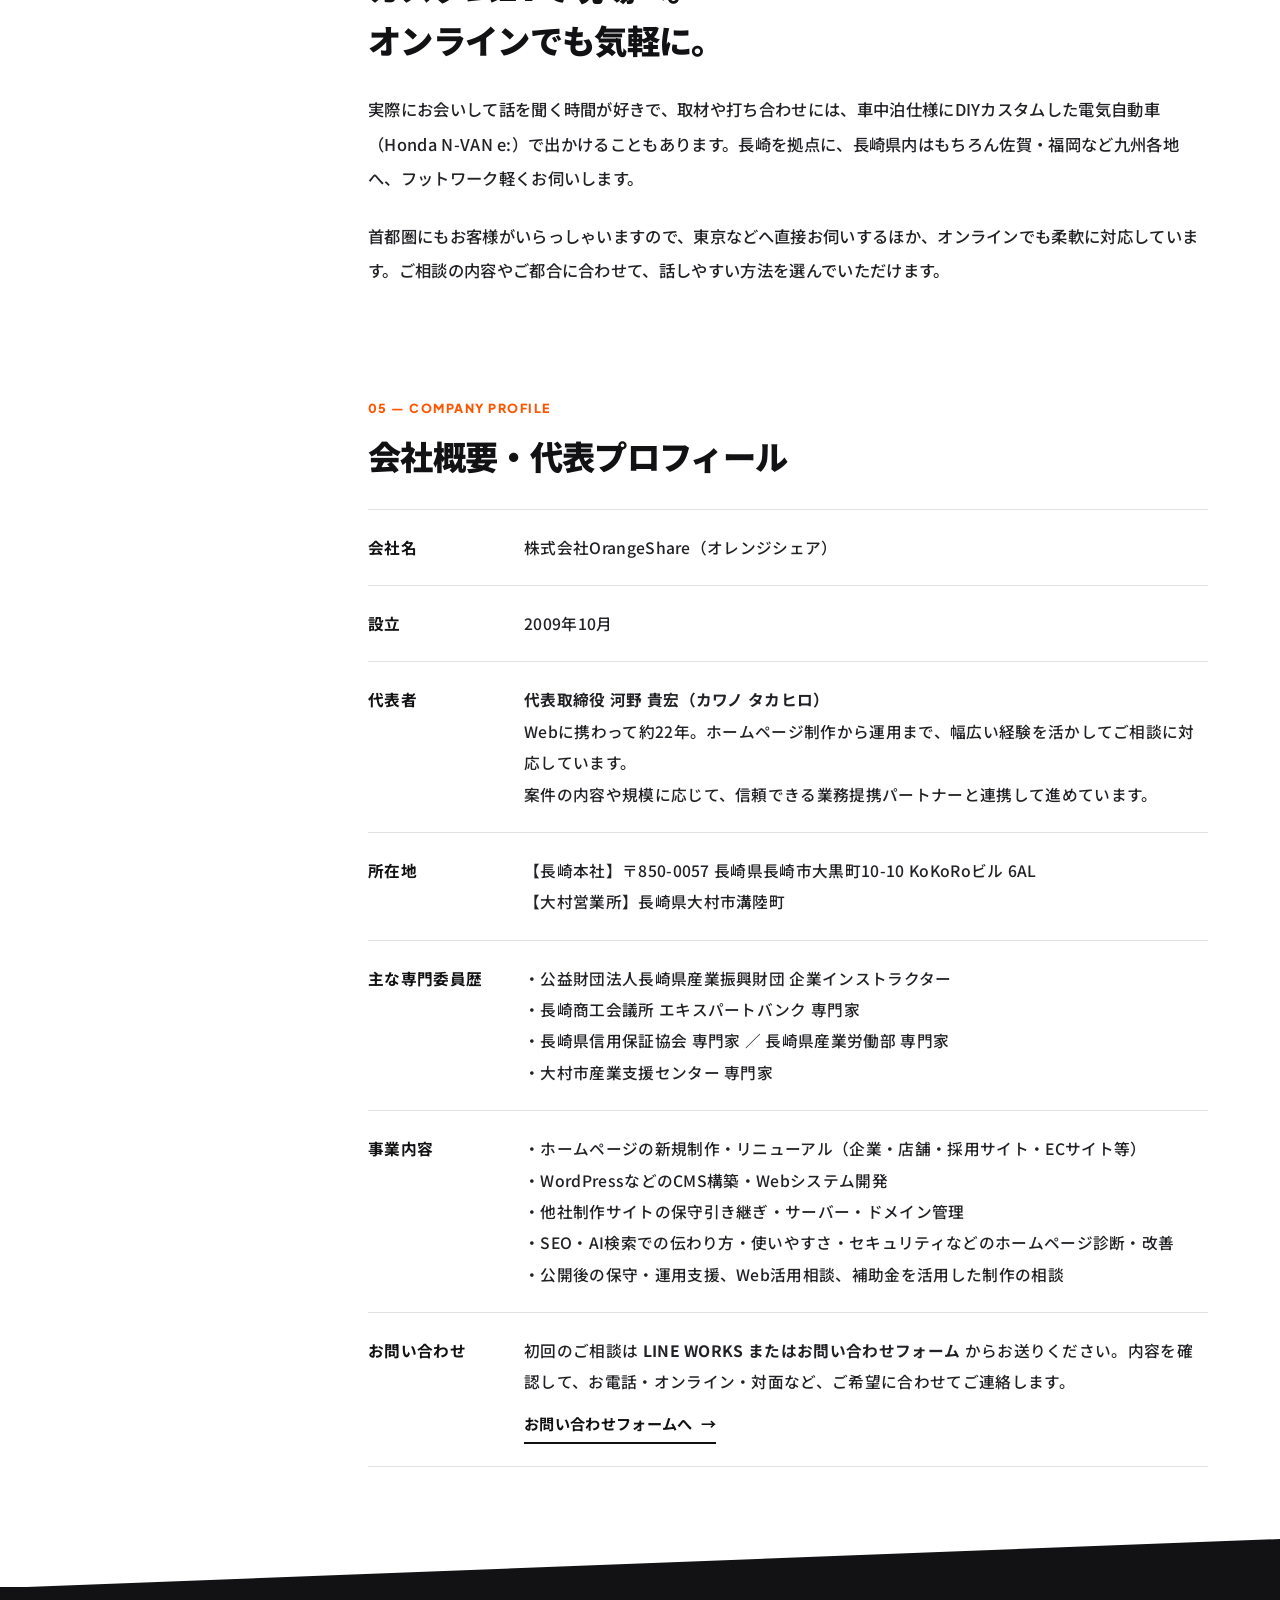
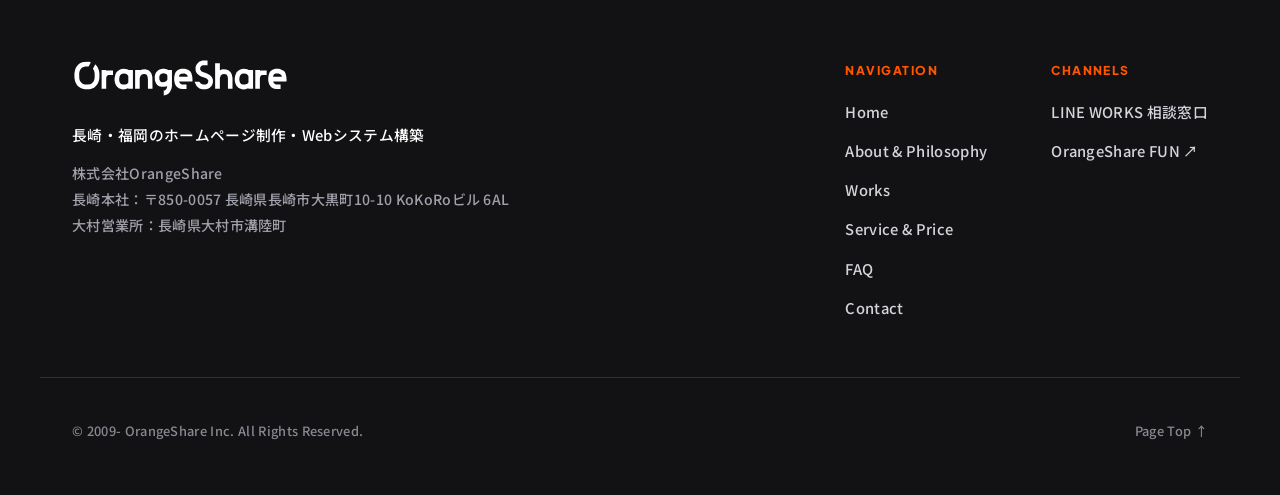
==== commit e31bc055: "Add FAQ to global, mobile and footer navigation" ====
--- a/about.html
+++ b/about.html
@@ -20,6 +20,7 @@
         <a href="about.html" class="active">About</a>
         <a href="works.html">Works</a>
         <a href="service.html">Service</a>
+        <a href="faq.html">FAQ</a>
         <a href="https://fun.orangeshare.jp/" target="_blank" rel="noopener">FUN ↗</a>
         <a href="contact.html" class="btn-contact">Contact</a>
       </nav>
@@ -31,6 +32,7 @@
       <a href="about.html">About — 代表の想い・実績背景</a>
       <a href="works.html">Works — 制作実績・導入事例</a>
       <a href="service.html">Service — サービス・料金プラン</a>
+      <a href="faq.html">FAQ — よくあるご質問</a>
       <a href="https://fun.orangeshare.jp/" target="_blank" rel="noopener">FUN — OrangeShareの読みもの ↗</a>
       <a href="contact.html" class="drawer-cta">Contact — 無料相談・LINE WORKS</a>
     </div>
@@ -183,6 +185,7 @@
           <a href="about.html">About &amp; Philosophy</a>
           <a href="works.html">Works</a>
           <a href="service.html">Service &amp; Price</a>
+          <a href="faq.html">FAQ</a>
           <a href="contact.html">Contact</a>
         </div>
         <div class="f-col">
--- a/css/style.css
+++ b/css/style.css
@@ -939,3 +939,127 @@
  .inner-visual-works::before{width:155px;height:155px;left:35px;top:0;box-shadow:0 0 0 26px rgba(255,255,255,.045);}
  .works-filter-wrap{margin:0 0 28px;}
 }
+
+/* 2026-11-24: align clipped orange hero with warm ABOUT section, avoiding white wedges */
+.page-home .hero-angled.hero-2026 {position:relative;z-index:2;}
+.page-home #about {position:relative;z-index:1;margin-top:-112px;padding-top:calc(112px + 108px);}
+.page-home #about .offset-grid {position:relative;z-index:1;}
+/* Six service illustrations, deliberately light and not competing with article titles */
+.service-detail .sd-label {min-height:235px;}
+.service-detail .sd-symbol {display:block;width:142px;max-width:100%;height:142px;flex-shrink:0;margin-top:auto;color:#eb7a43;opacity:.25;transition:opacity .25s,transform .25s;}
+.service-detail:hover .sd-symbol {opacity:.4;transform:translateY(-3px);}
+.service-detail .sd-label .sd-num {flex:none;}
+.subsidy-content {position:relative;}
+.subsidy-symbol {position:absolute;right:5%;bottom:2%;width:128px;height:128px;opacity:.16;color:var(--orange);pointer-events:none;}
+/* Balanced maintenance cards; concise line lengths and clear service examples */
+.maint-grid {gap:17px;}
+.maint-grid .m-box {padding:30px 22px;}
+.maint-grid .m-box ul {list-style:none;padding:0;margin:8px 0 20px;}
+.maint-grid .m-box ul li {position:relative;padding-left:14px;font-size:.875rem;line-height:1.7;margin-bottom:11px;overflow-wrap:anywhere;}
+.maint-grid .m-box ul li::before {content:"";position:absolute;width:5px;height:5px;left:0;top:.8em;background:var(--orange);border-radius:50%;}
+.maint-grid .m-box ul li strong {font-weight:700;}
+.maint-grid .m-box .m-sub {margin-top:auto!important;border-top:1px solid var(--line);padding-top:16px;line-height:1.7;}
+.maint-grid .m-box p {line-height:1.85;}
+.plan-pricing-note,.support-pricing-note {font-size:.86rem;line-height:1.85;color:var(--muted);margin:21px 2px 0;max-width:1040px;}
+.support-pricing-note {margin-top:25px;}
+@media(max-width:1024px){
+ .service-detail .sd-symbol {width:115px;height:115px;}
+ .maint-grid {gap:12px;}
+ .maint-grid .m-box {padding:24px 17px;}
+ .maint-grid .m-box ul li {font-size:.83rem;}
+}
+@media(max-width:768px){
+ .page-home #about {margin-top:-65px;padding-top:calc(65px + 78px);}
+ .service-detail .sd-label {min-height:0;}
+ .service-detail .sd-symbol {display:none;}
+ .subsidy-symbol {width:80px;height:80px;opacity:.11;}
+ .maint-grid .m-box {padding:25px 22px;}
+ .maint-grid .m-box ul li {font-size:.9rem;overflow-wrap:normal;}
+}
+
+/* 2026-11-24: eliminate white seams between clipped homepage sections.
+   Each next section overlaps beneath the clipped shape so its real background
+   (not the white body) is visible through the diagonal cut. */
+.page-home #about {
+  z-index:1;
+}
+.page-home #works.section-angled-tint {
+  position:relative;
+  z-index:2;
+  margin-top:-104px;
+  padding-top:244px; /* original 140px + overlap */
+}
+.page-home #note {
+  position:relative;
+  z-index:1;
+}
+.page-home #area.section-dark-angled {
+  position:relative;
+  z-index:2;
+  margin-top:-94px;
+  padding-top:234px;
+}
+.page-home #media {
+  position:relative;
+  z-index:1;
+  margin-top:-94px;
+  padding-top:219px; /* original 125px + overlap */
+}
+@media (max-width:768px) {
+  .page-home #works.section-angled-tint {margin-top:-60px;padding-top:200px;}
+  .page-home #area.section-dark-angled {margin-top:-60px;padding-top:200px;}
+  .page-home #media {margin-top:-60px;padding-top:146px;}
+}
+
+/* OrangeShare FAQ — dedicated directory and homepage accordion */
+.home-faq-section {background:#f2eee8;padding:112px 0 118px;}
+.home-faq-layout {display:grid;grid-template-columns:minmax(0,.78fr) minmax(0,1.22fr);gap:80px;align-items:start;}
+.home-faq-heading {position:sticky;top:110px;}
+.home-faq-heading .sec-title {font-size:clamp(2rem,2.8vw,2.65rem);}
+.home-faq-heading p {margin:18px 0 30px;color:var(--muted);font-size:1rem;line-height:1.9;max-width:390px;}
+.os-faq-list {border-top:1px solid rgba(31,27,24,.18);}
+.os-faq-item {border-bottom:1px solid rgba(31,27,24,.17);}
+.os-faq-item .faq-q {font-size:1.04rem;line-height:1.7;font-weight:700;padding:24px 6px;gap:25px;}
+.os-faq-item .faq-plus {flex:none;width:31px;height:31px;border:1px solid rgba(236,90,25,.45);border-radius:50%;display:grid;place-items:center;font-size:1.22rem;font-weight:500;line-height:1;}
+.os-faq-item .faq-a {display:grid;grid-template-rows:0fr;opacity:0;padding:0 6px;transition:grid-template-rows .36s ease,opacity .3s ease;}
+.os-faq-item .os-faq-answer-inner {overflow:hidden;min-height:0;}
+.os-faq-item.active .faq-a {display:grid;grid-template-rows:1fr;opacity:1;padding:0 6px;}
+.os-faq-item .faq-a p {padding:0 40px 25px 0;margin:0;line-height:1.95;font-size:.94rem;color:#605c59;}
+.os-faq-item .faq-q:hover .os-faq-question {color:var(--orange);}
+.faq-directory-section {background:#fff;padding:85px 0 125px;}
+.faq-category-nav {display:flex;flex-wrap:wrap;gap:10px;margin-bottom:70px;}
+.faq-category-nav a {padding:11px 17px;border:1px solid #e6ded5;border-radius:28px;font-size:.84rem;font-weight:700;transition:background .2s;}
+.faq-category-nav a:hover {background:#fff1e7;border-color:var(--orange);}
+.faq-category-nav span {color:var(--orange);}
+.faq-directory-grid {display:grid;grid-template-columns:minmax(0,1fr) 285px;gap:68px;align-items:start;}
+.faq-category-group {margin:0 0 73px;scroll-margin-top:125px;}
+.faq-category-head {display:flex;align-items:center;gap:17px;margin-bottom:24px;}
+.faq-category-head>span {font:800 1.55rem 'Plus Jakarta Sans',sans-serif;color:var(--orange);}
+.faq-category-head h2 {font-size:clamp(1.4rem,2.2vw,1.8rem);margin:0;}
+.faq-directory-aside {background:#fff7f0;border-radius:17px;padding:28px 24px;position:sticky;top:105px;}
+.faq-directory-aside h2 {font-size:1.4rem;line-height:1.5;margin:0 0 17px;}
+.faq-directory-aside p {font-size:.9rem;line-height:1.9;color:var(--muted);margin:0 0 22px;}
+.faq-directory-aside .btn {display:inline-flex;justify-content:center;width:100%;margin-bottom:21px;}
+.faq-directory-aside .text-link {font-size:.82rem;}
+.inner-visual-faq {display:grid;place-items:center;}
+.inner-visual-faq span {position:absolute;display:block;border-radius:21px;border:1.5px solid rgba(255,255,255,.6);background:rgba(255,255,255,.10);}
+.inner-visual-faq span:nth-child(1) {width:200px;height:116px;transform:translate(-35px,-31px) rotate(-12deg);}
+.inner-visual-faq span:nth-child(2) {width:190px;height:116px;transform:translate(27px,25px) rotate(9deg);background:rgba(255,255,255,.15);}
+.inner-visual-faq span:nth-child(3) {width:95px;height:5px;border:0;border-radius:6px;transform:translate(14px,8px);background:rgba(255,255,255,.5);}
+@media(max-width:900px) {.home-faq-layout {gap:35px;}.faq-directory-grid {grid-template-columns:minmax(0,1fr) 230px;gap:35px;}}
+@media(max-width:768px) {
+ .home-faq-section {padding:79px 0 88px;}
+ .home-faq-layout,.faq-directory-grid {grid-template-columns:1fr;gap:35px;}
+ .home-faq-heading,.faq-directory-aside {position:static;}
+ .os-faq-item .faq-q {font-size:.96rem;padding:20px 4px;}
+ .os-faq-item .faq-a p {padding-right:12px;font-size:.9rem;}
+ .faq-directory-section {padding:58px 0 85px;}
+ .faq-category-nav {margin-bottom:50px;}
+ .faq-category-group {margin-bottom:56px;}
+ .faq-directory-aside {padding:26px;}
+ .inner-visual-faq {height:100px;}
+ .inner-visual-faq span:nth-child(1) {transform:translate(-25px,-25px) rotate(-12deg) scale(.65);}
+ .inner-visual-faq span:nth-child(2) {transform:translate(24px,12px) rotate(9deg) scale(.65);}
+ .inner-visual-faq span:nth-child(3) {transform:translate(9px,0) scale(.7);}
+}
+@media(prefers-reduced-motion:reduce) {.os-faq-item .faq-a {transition:none;}}
